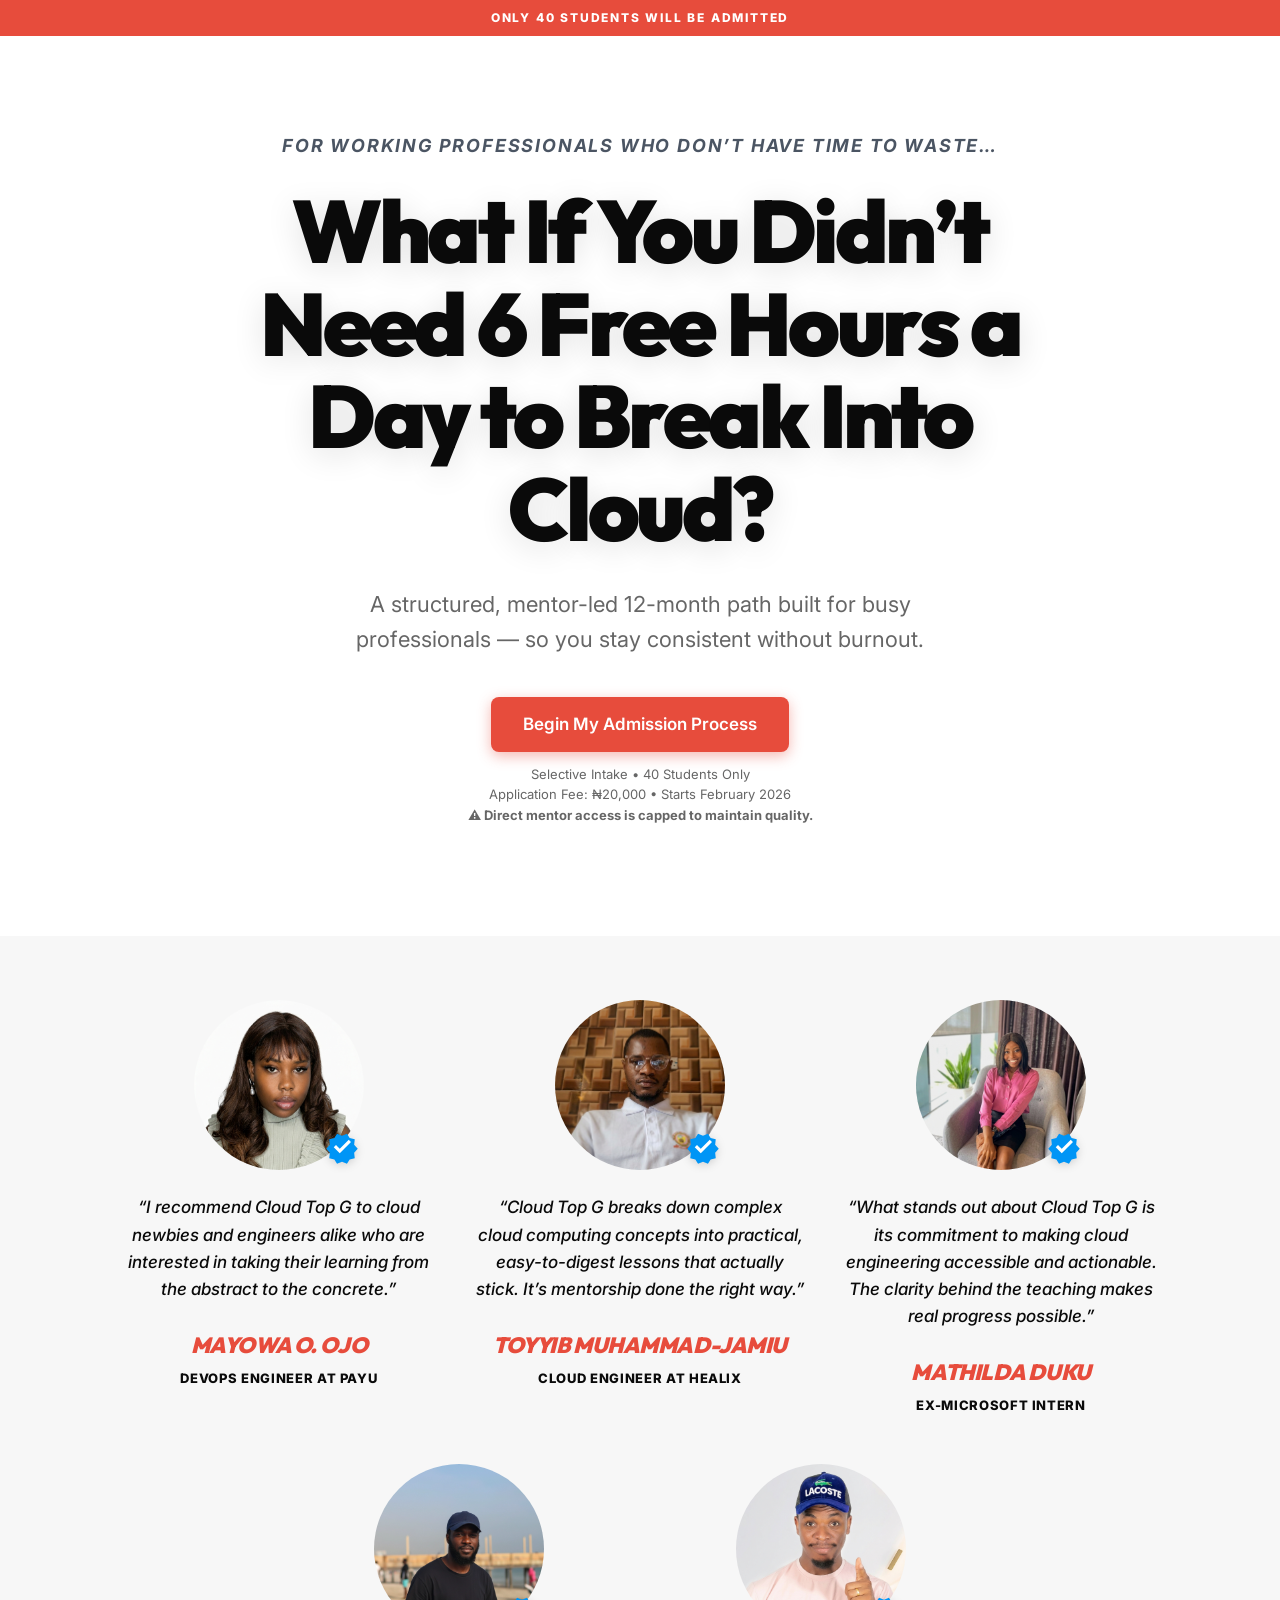
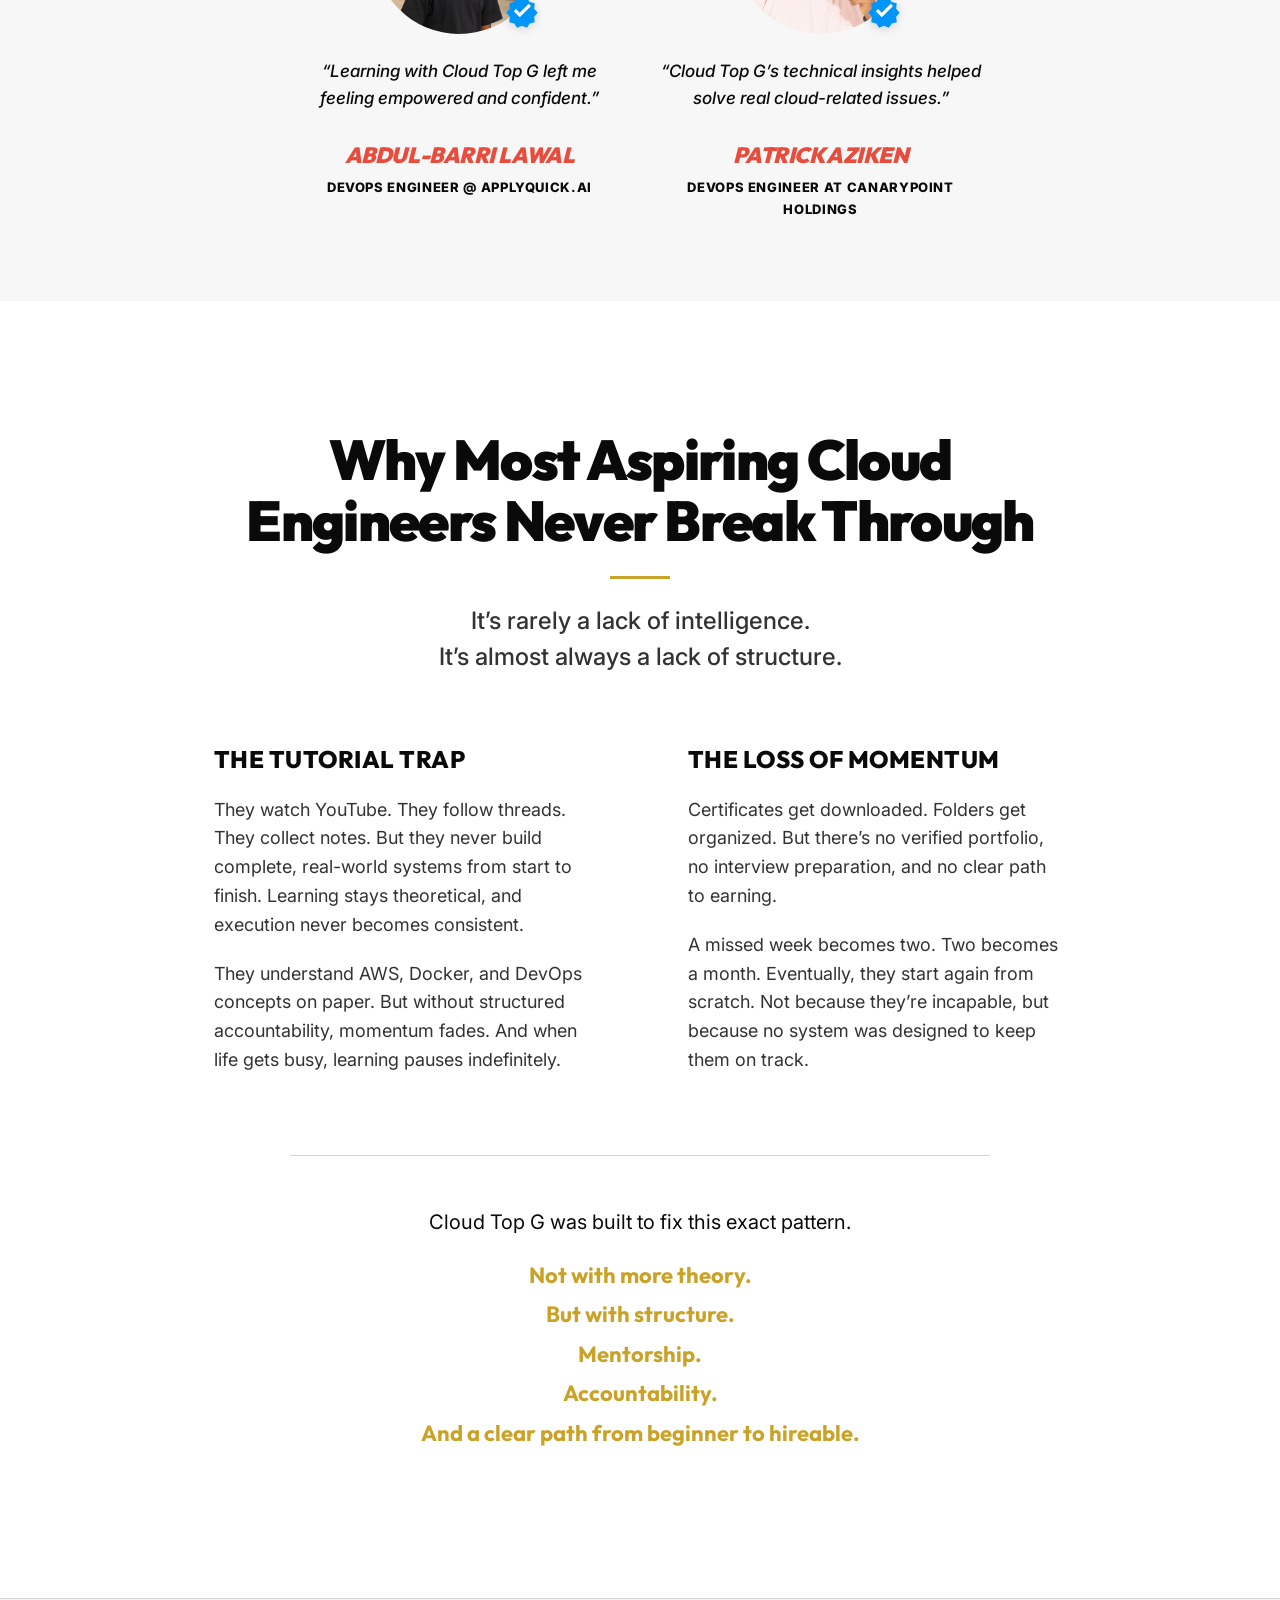
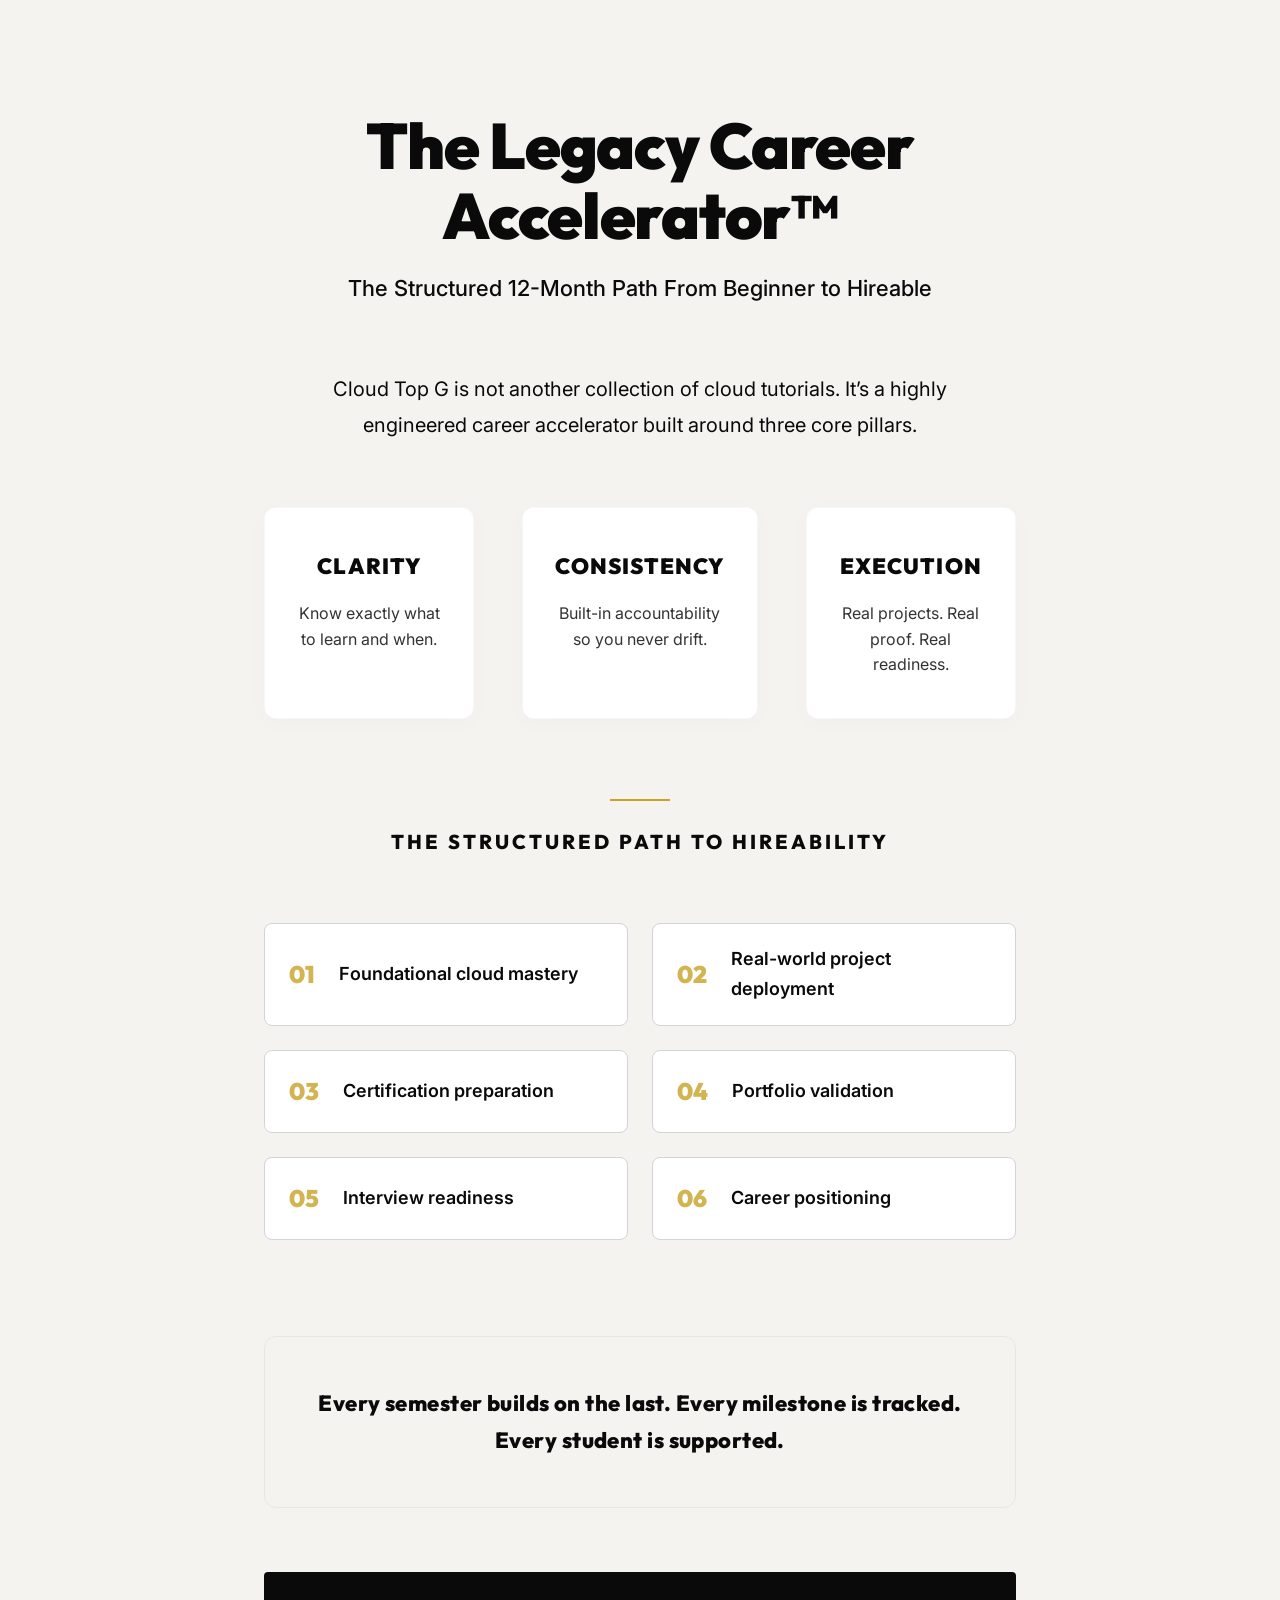
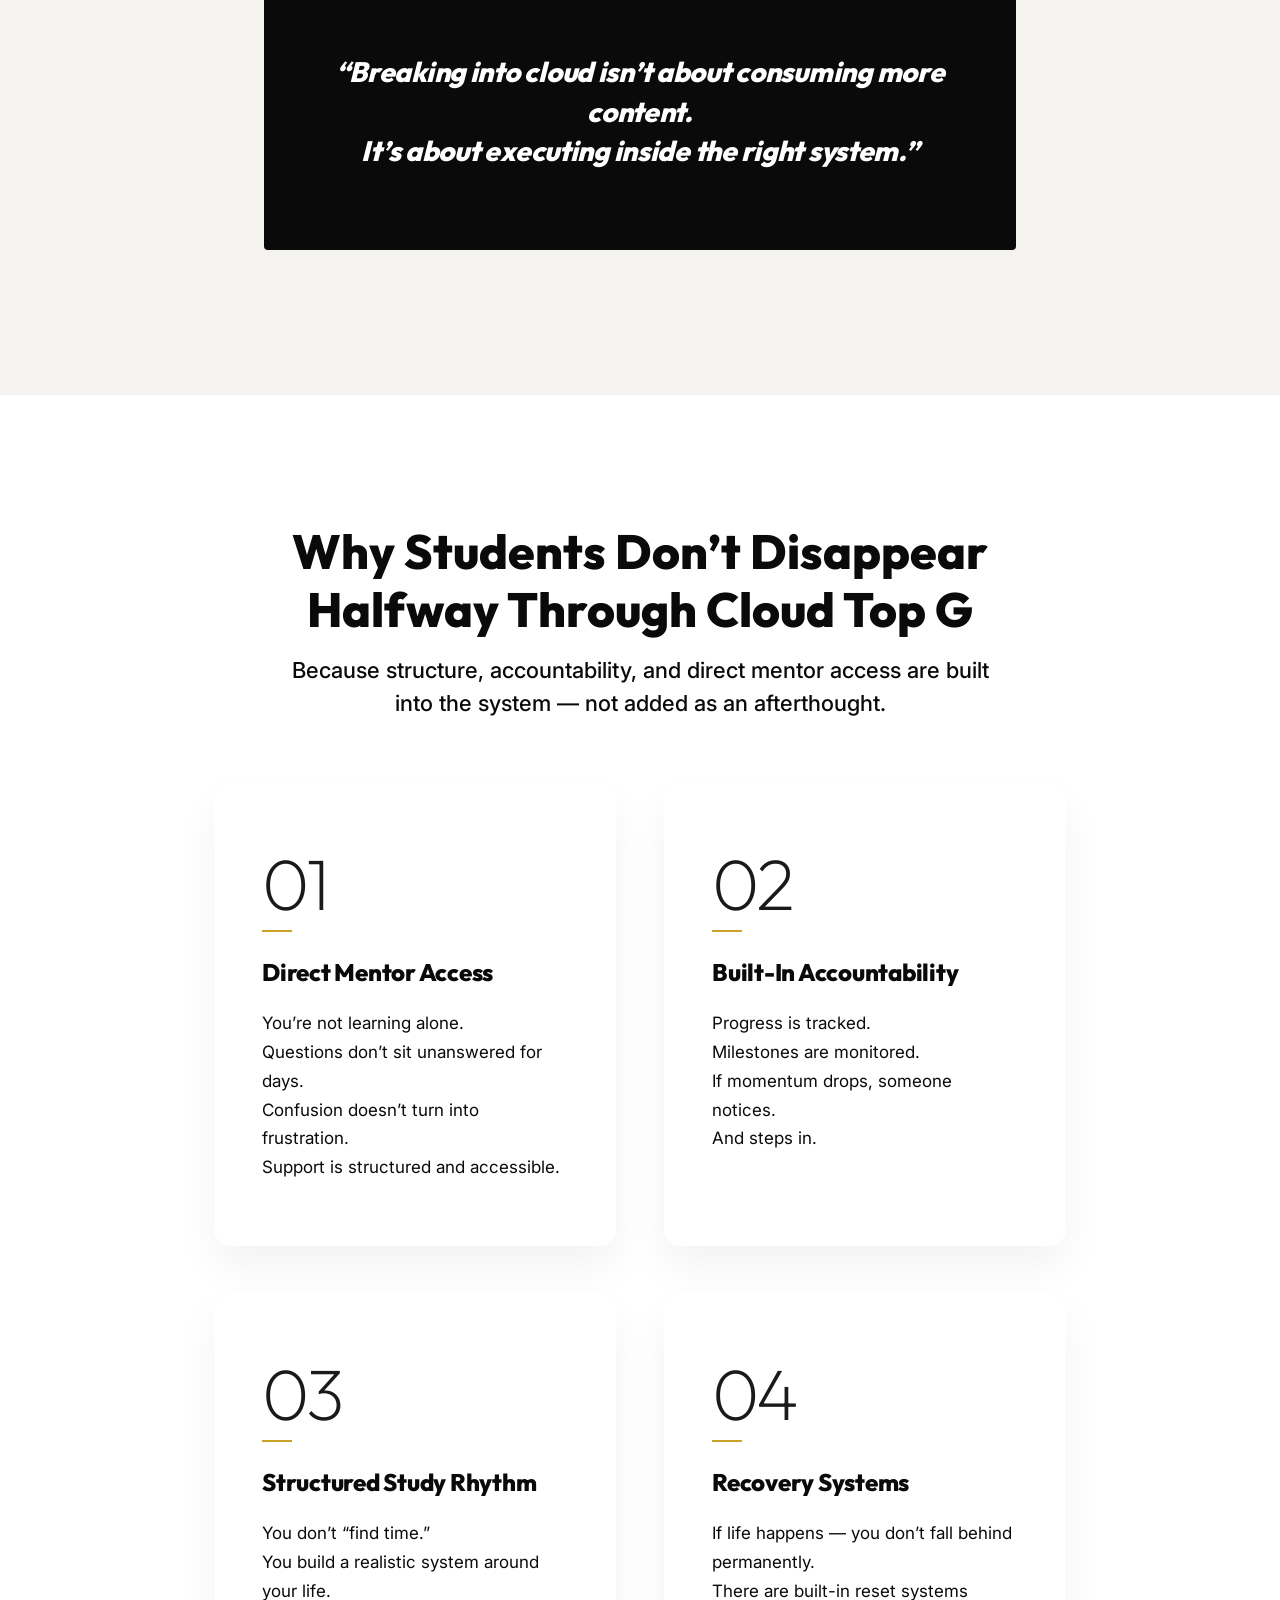
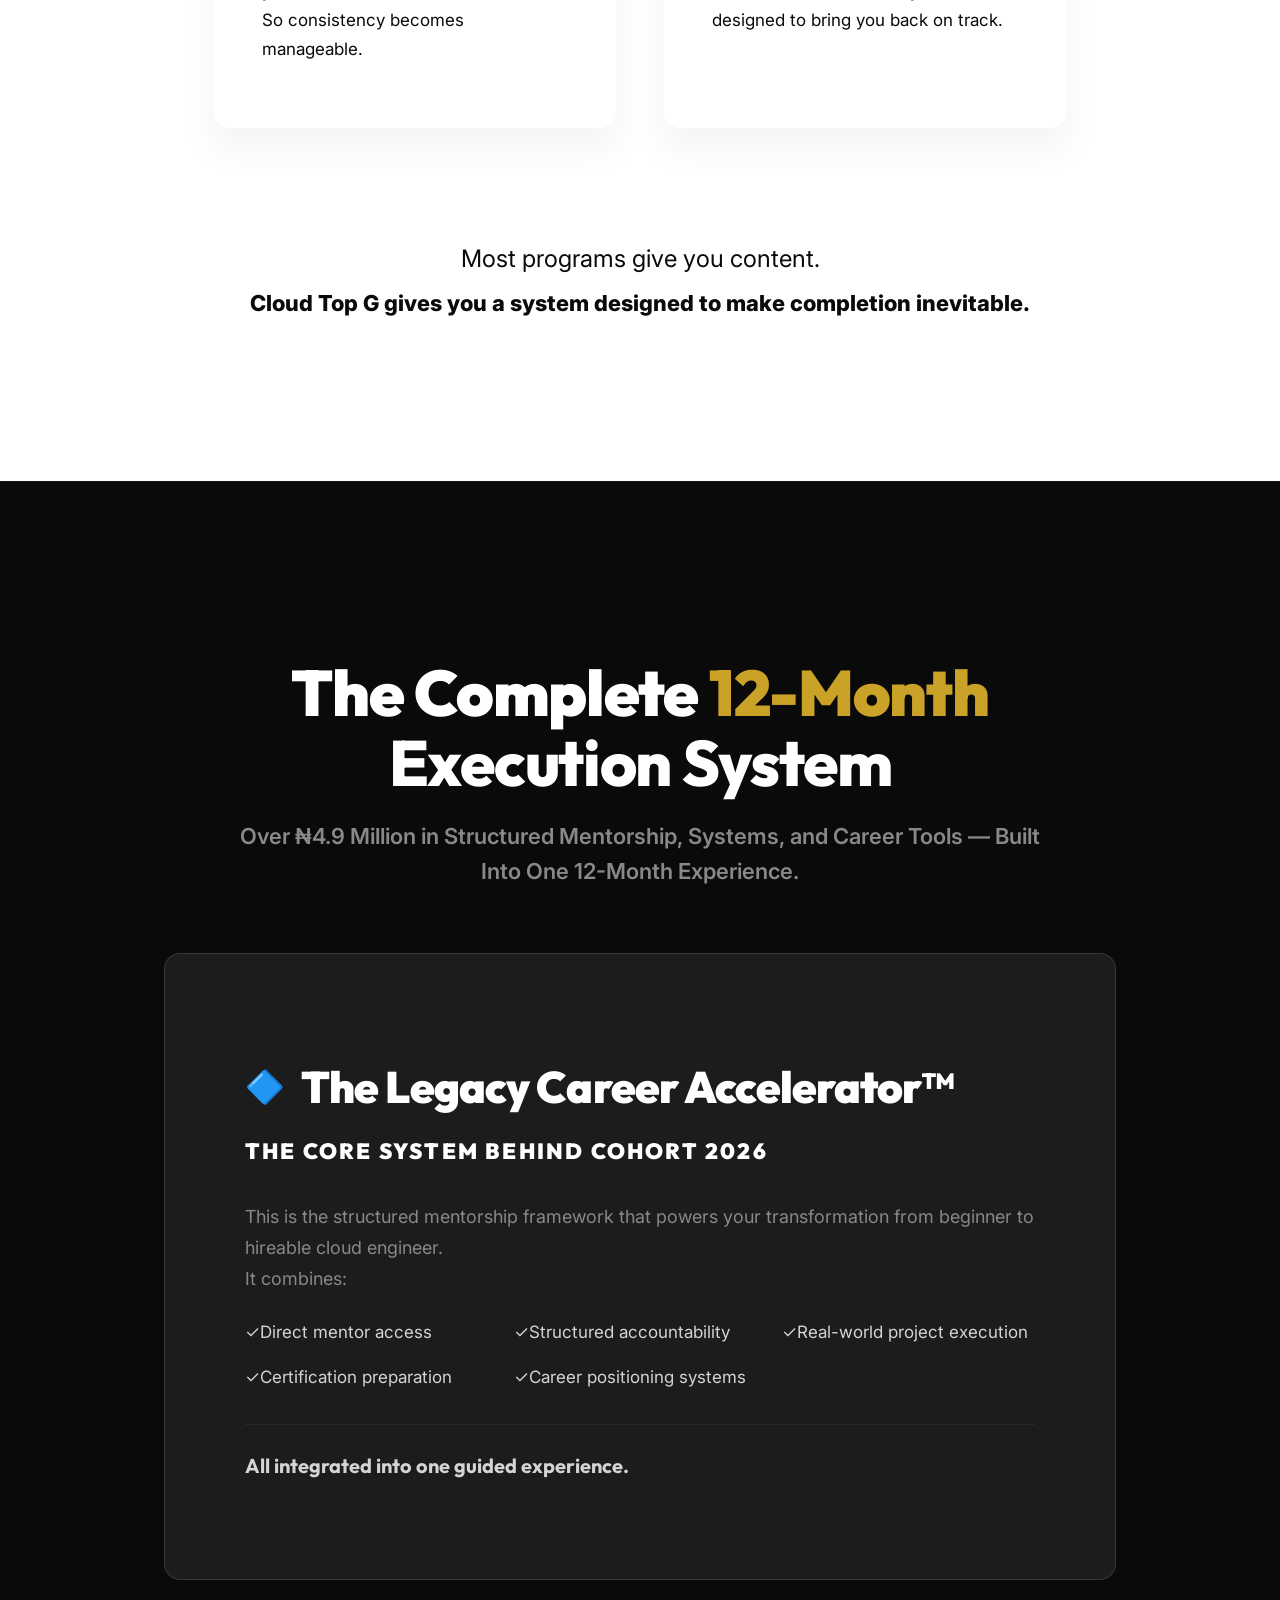
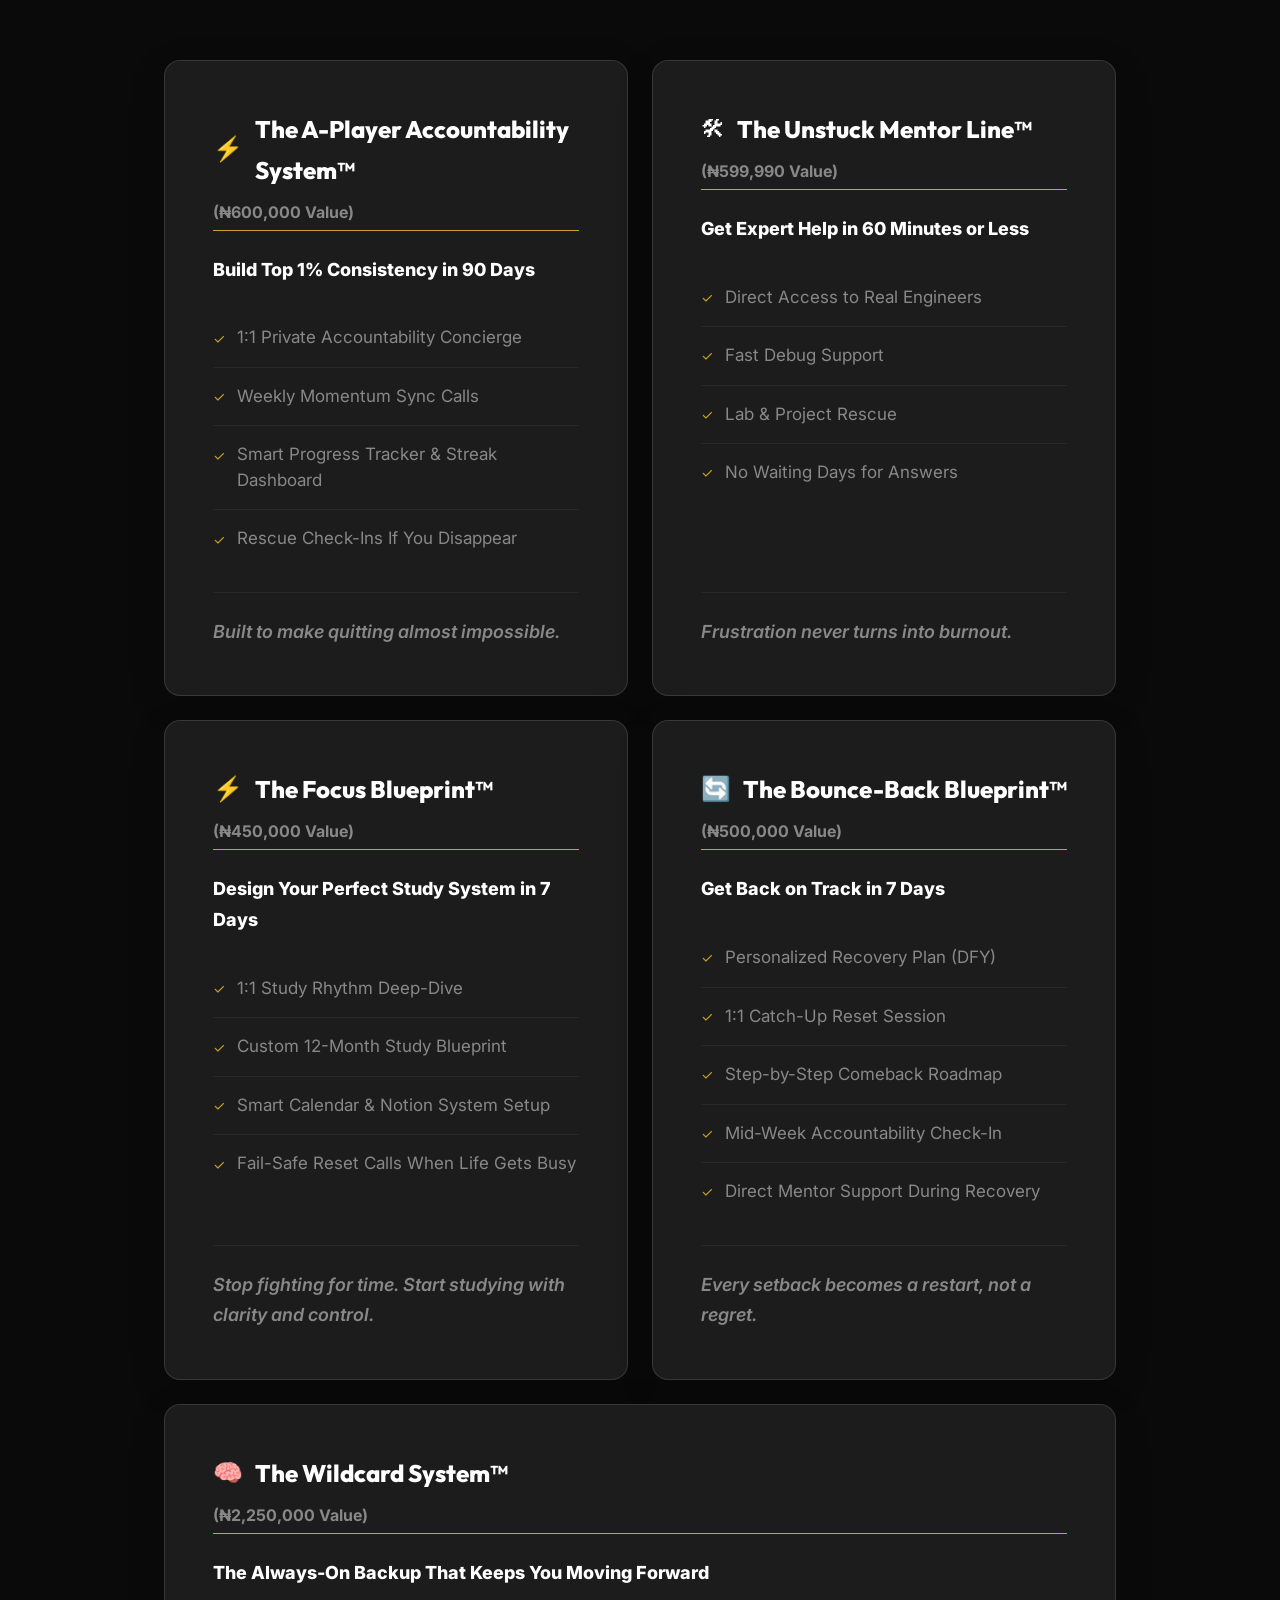
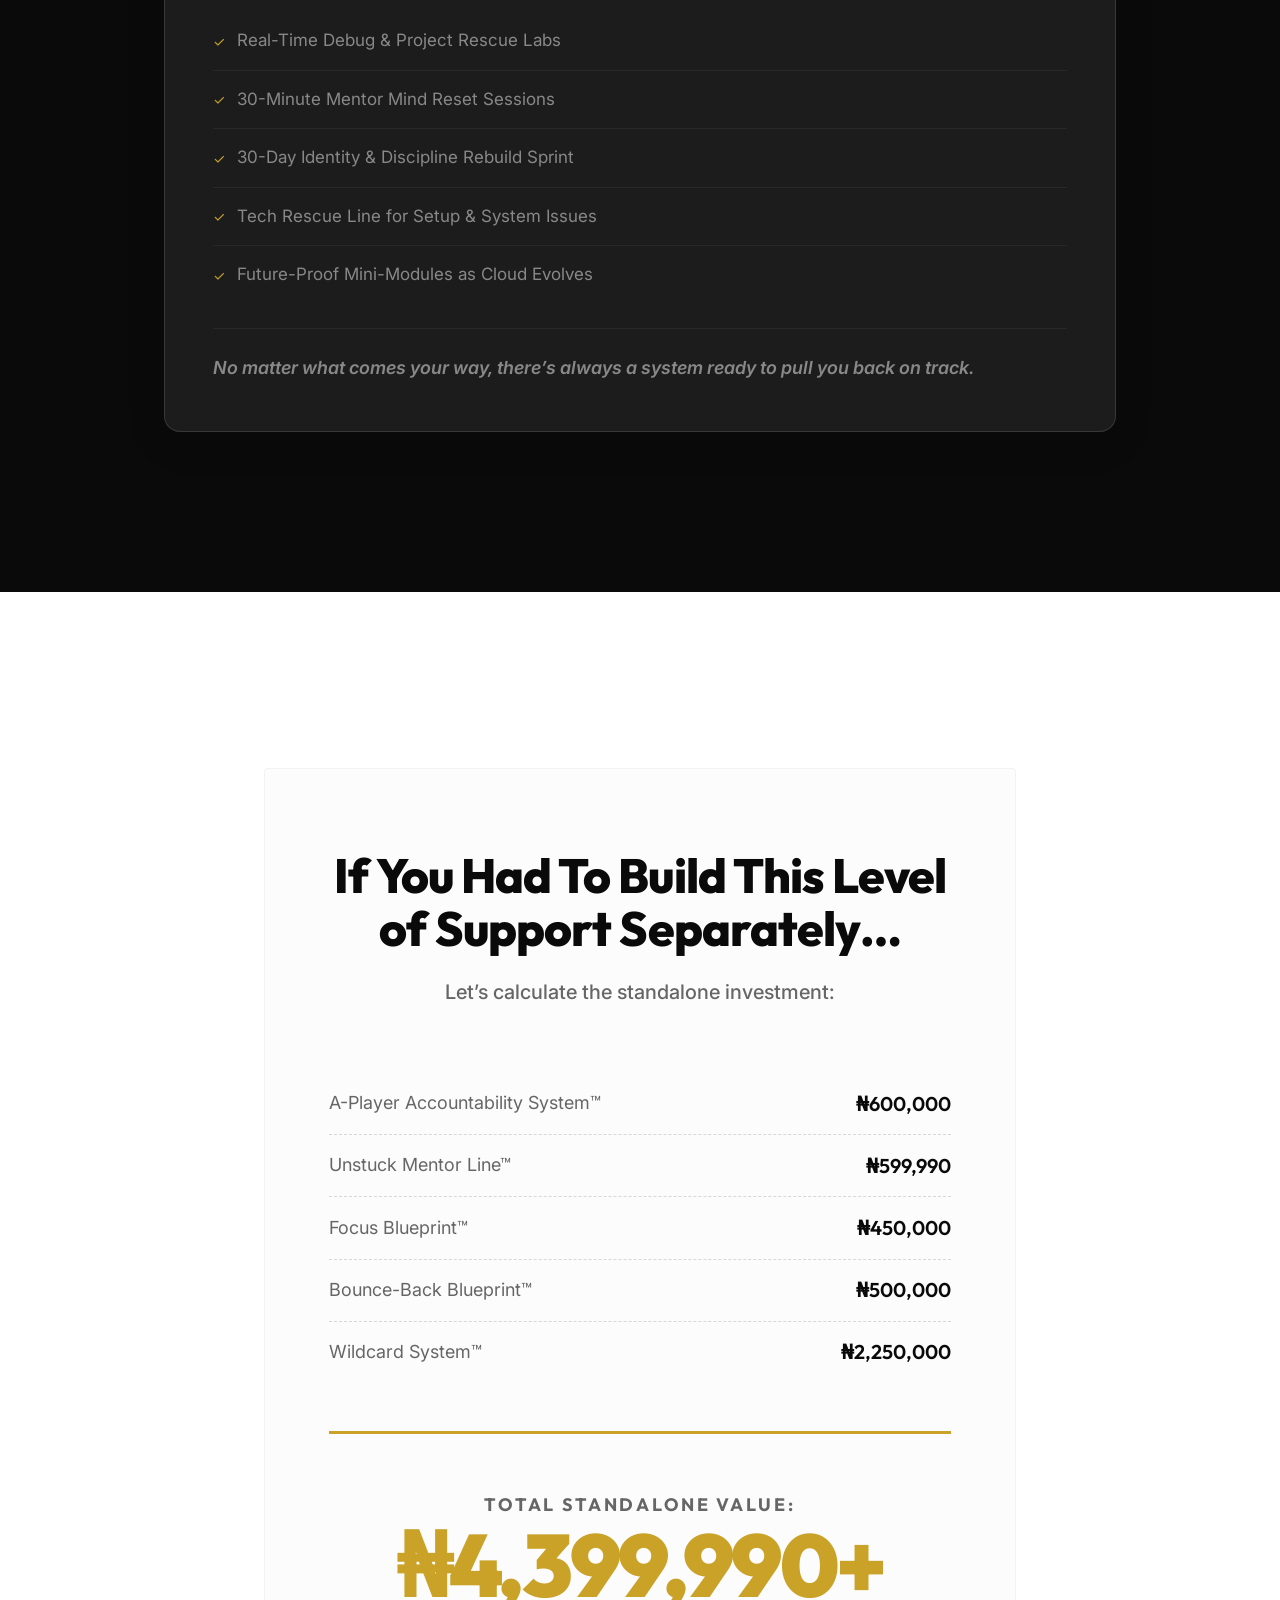
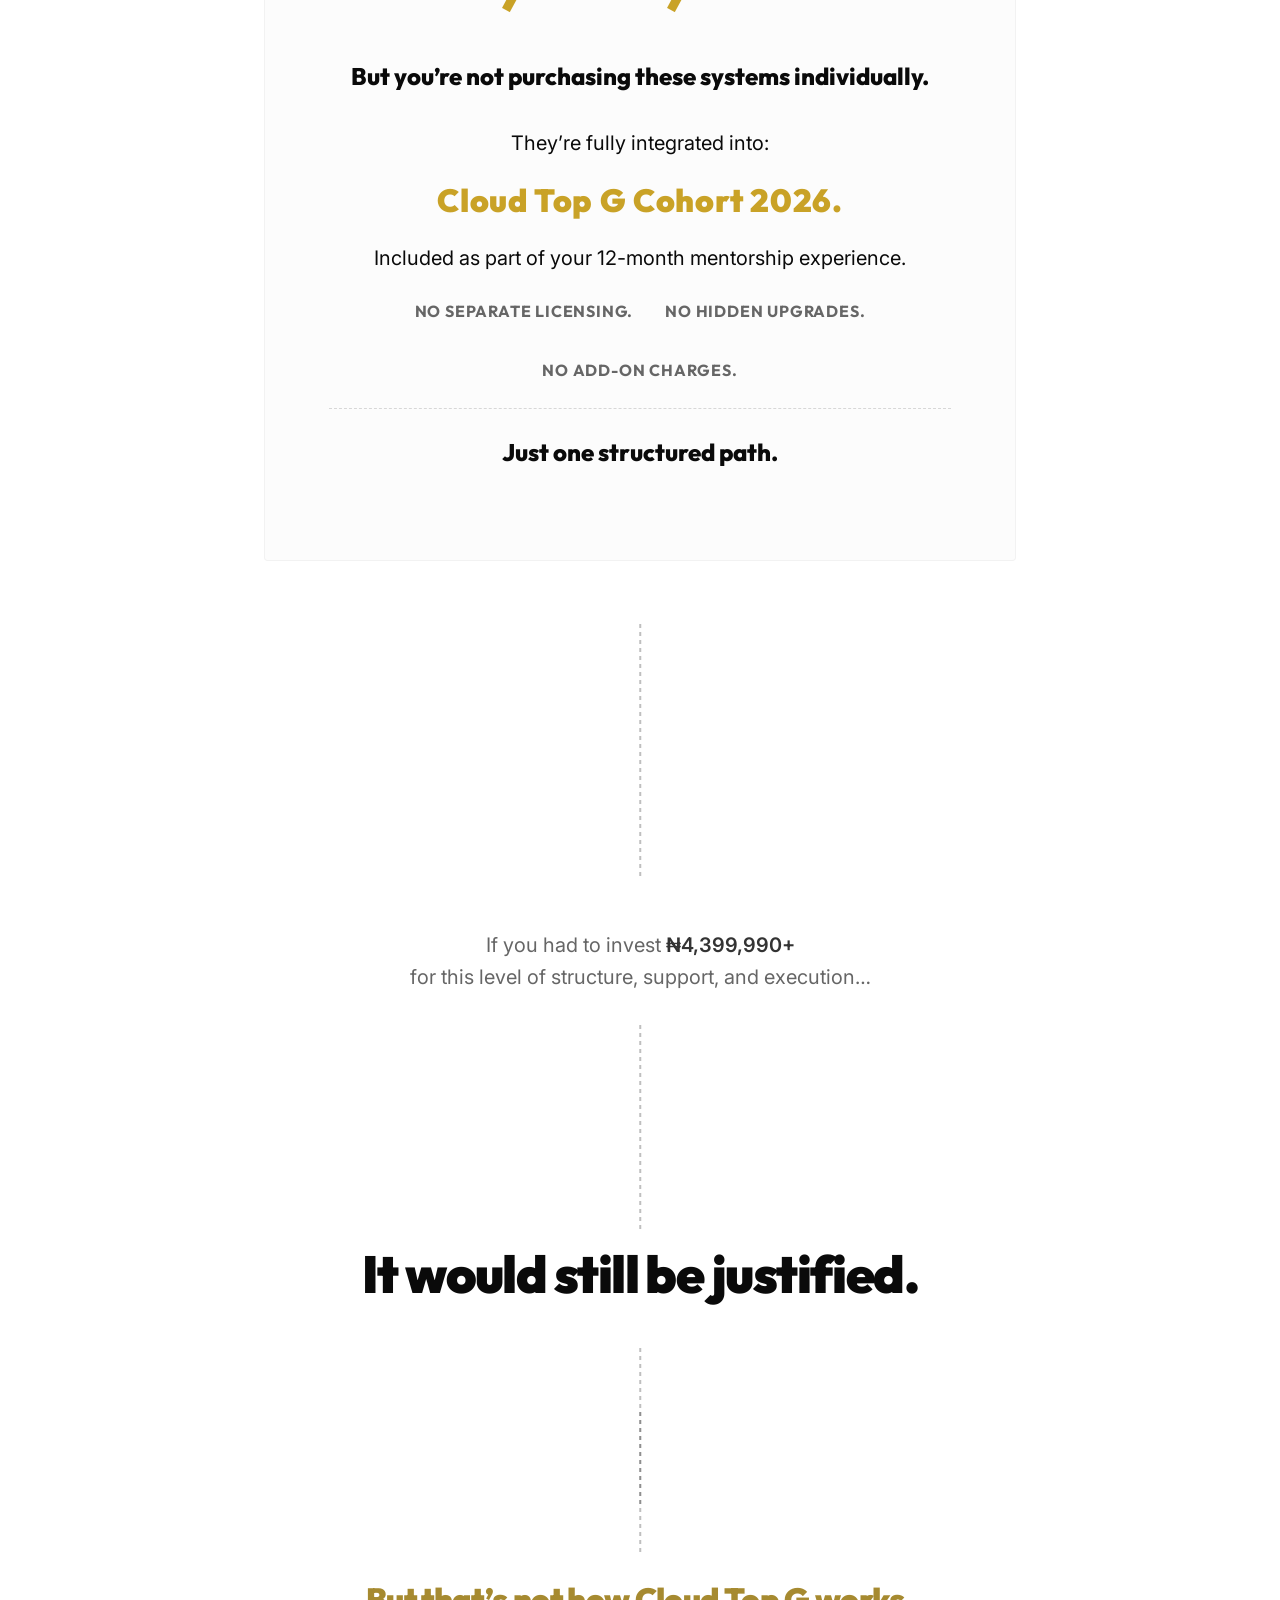
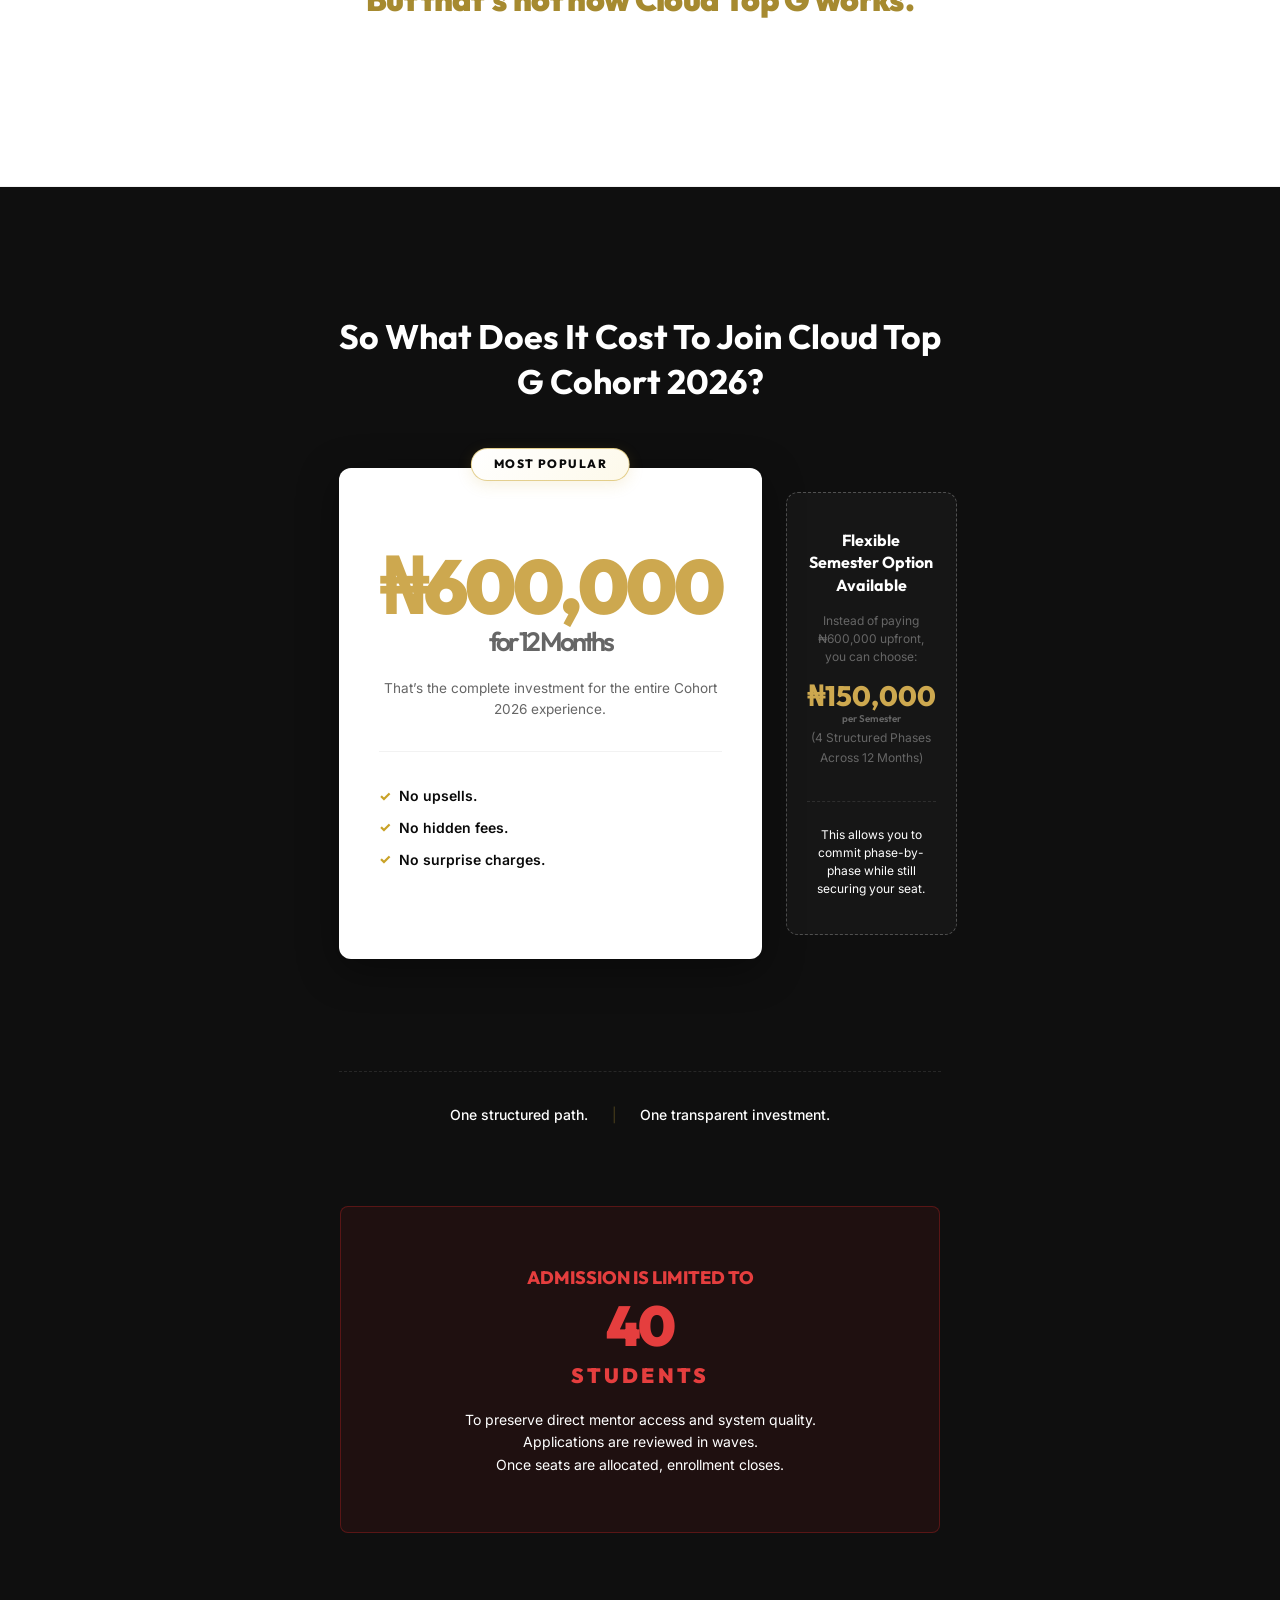
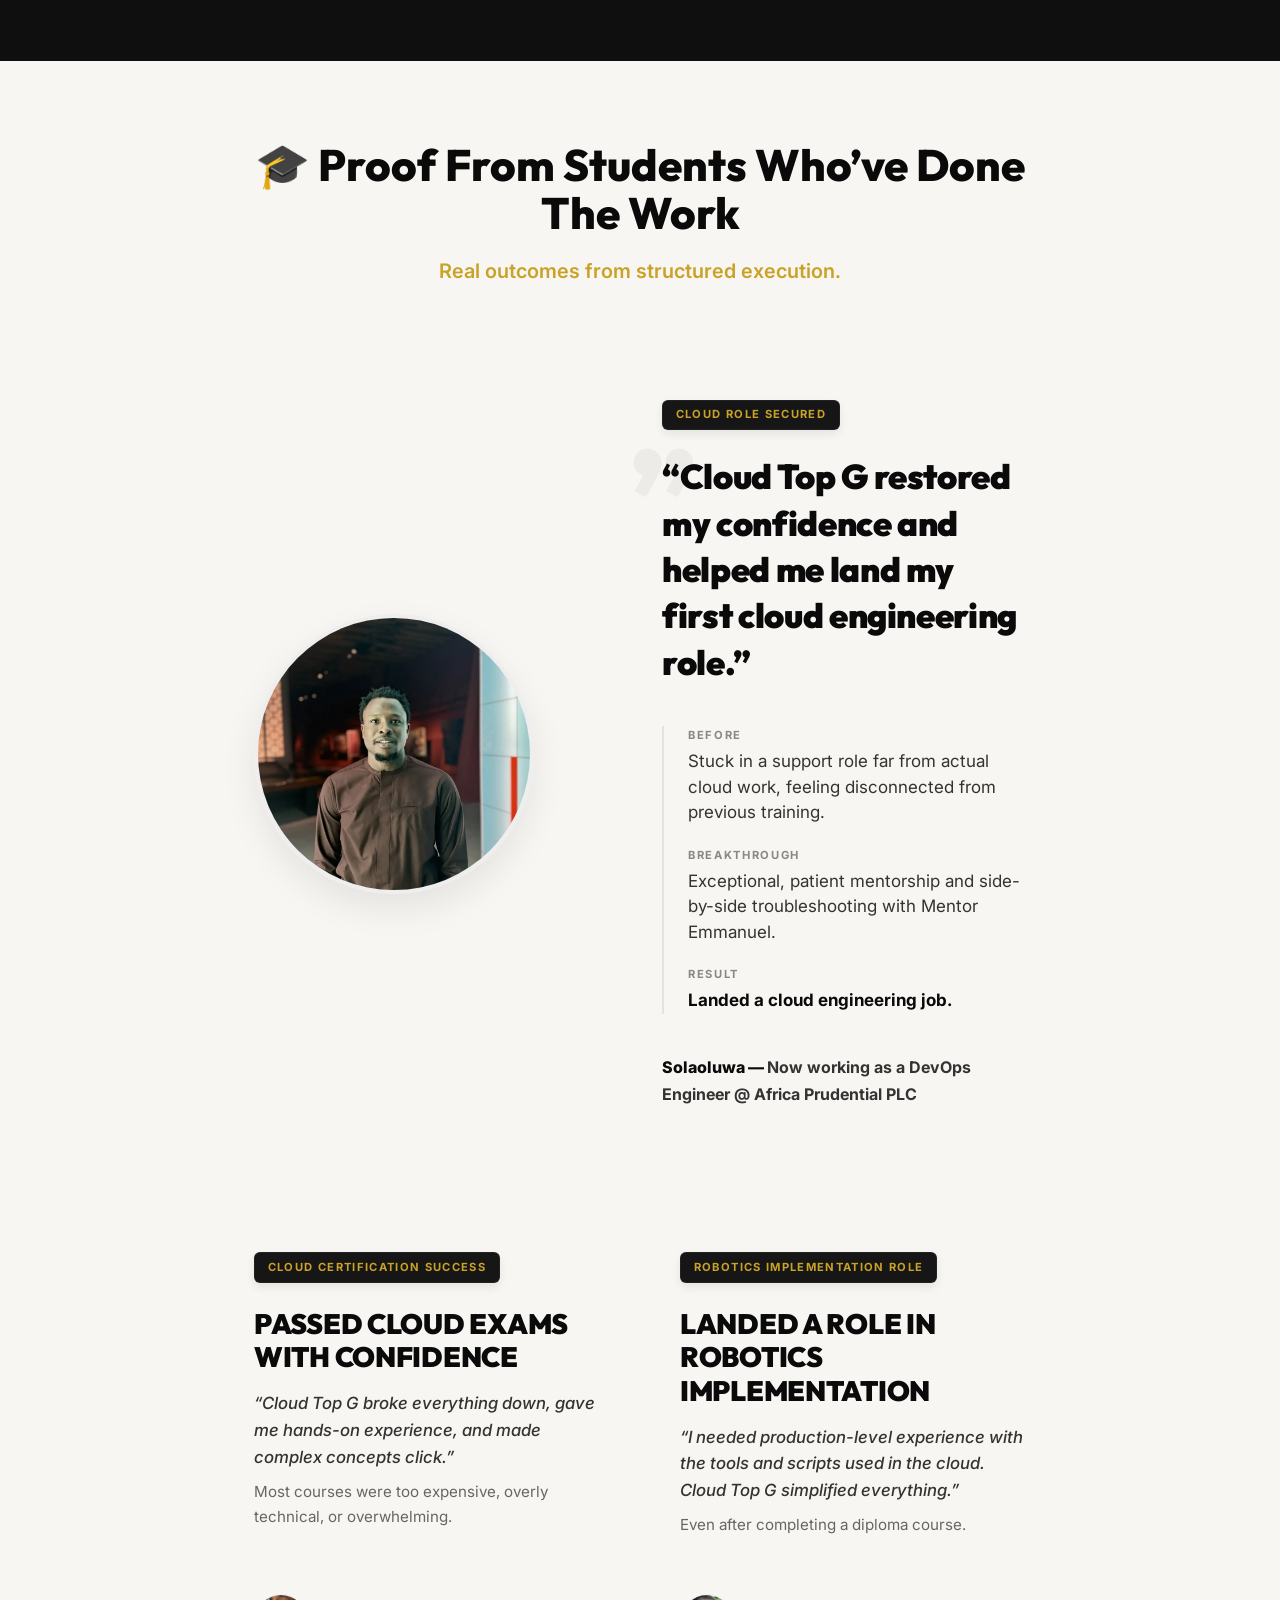
==== cohort-2026.html @ 9f7faf47 "Add Cloud Top G logo, favicon, and update social sharing meta tags" ====
<!DOCTYPE html>
<html lang="en">

<head>
  <meta charset="UTF-8" />
  <meta name="viewport" content="width=device-width, initial-scale=1.0" />
  <title>Cloud Top G Cohort 2026 | The Mentorship That Turns Learners Into Hireable Cloud Engineers</title>
  <meta name="description"
    content="A 12-month mentor-led system that turns beginners into certified, hireable Cloud Engineers. Only 40 seats available for Cohort 2026." />

  <!-- Open Graph / Facebook / WhatsApp -->
  <meta property="og:type" content="website" />
  <meta property="og:title"
    content="Cloud Top G Cohort 2026 | The Mentorship That Turns Learners Into Hireable Cloud Engineers" />
  <meta property="og:description"
    content="A 12-month mentor-led system that turns beginners into certified, hireable Cloud Engineers. Only 40 seats available for Cohort 2026." />
  <meta property="og:image" content="Tools/Logo.png" />

  <!-- Twitter -->
  <meta name="twitter:card" content="summary_large_image" />
  <meta name="twitter:title"
    content="Cloud Top G Cohort 2026 | The Mentorship That Turns Learners Into Hireable Cloud Engineers" />
  <meta name="twitter:description"
    content="A 12-month mentor-led system that turns beginners into certified, hireable Cloud Engineers. Only 40 seats available for Cohort 2026." />
  <meta name="twitter:image" content="Tools/Logo.png" />
  <link rel="preconnect" href="https://fonts.googleapis.com" />
  <link rel="preconnect" href="https://fonts.gstatic.com" crossorigin />
  <link rel="icon" type="image/png" href="Tools/Logo.png" />
  <link
    href="https://fonts.googleapis.com/css2?family=Inter:wght@400;500;600;700;800;900&family=Outfit:wght@600;700;800;900&display=swap"
    rel="stylesheet" />
  <link rel="stylesheet" href="style.css?v=1.2" />
</head>

<body>

  <div class="pre-heading-ticker">
    <div class="container">
      <p class="pre-heading-ticker__text">ONLY 40 STUDENTS WILL BE ADMITTED</p>
    </div>
  </div>

  <!-- ═══════════════════════════════════════════════════════════ -->
  <!-- SECTION 1 — THE HOOK (Hero)                                -->
  <!-- ═══════════════════════════════════════════════════════════ -->
  <section id="hero" class="hero">
    <div class="hero__glow"></div>
    <div class="container hero__inner">
      <span class="hero__pre-headline">FOR WORKING PROFESSIONALS WHO DON’T HAVE TIME TO WASTE…</span>
      <h1 class="hero__headline">
        What If You Didn’t Need 6 Free Hours a Day to Break Into Cloud?
      </h1>
      <p class="hero__subheadline">
        A structured, mentor-led 12-month path built for busy professionals — so you stay consistent without burnout.
      </p>
      <a href="#apply" class="btn btn--primary btn--lg hero__cta">
        Begin My Admission Process
      </a>
      <p class="hero__microcopy" style="margin-top: 0.75rem; margin-bottom: 2rem; line-height: 1.6;">
        Selective Intake • 40 Students Only<br />
        Application Fee: ₦20,000 • Starts February 2026<br />
        <span style="font-weight: 700;">⚠️ Direct mentor access is capped to maintain quality.</span>
      </p>
    </div>
  </section>

  <!-- ═══════════════════════════════════════════════════════════ -->
  <!-- SECTION 1B — REFERENCES / TESTIMONIALS                     -->
  <!-- ═══════════════════════════════════════════════════════════ -->
  <section class="references-section">
    <div class="container references-container">
      <div class="references-grid">
        <!-- Item 1 -->
        <div class="reference-card">
          <div class="reference-card__img-wrap">
            <img src="Tools/References/Mayowa-Ojo.png" alt="Mayowa O. Ojo">
            <div class="verified-badge">
              <svg viewBox="0 0 24 24" fill="none" xmlns="http://www.w3.org/2000/svg">
                <path
                  d="M22.5 12.5L20.1 9.8L20.5 6.2L17.1 5.4L15.3 2.5L12 3.8L8.7 2.5L6.9 5.4L3.5 6.2L3.9 9.8L1.5 12.5L3.9 15.2L3.5 18.8L6.9 19.6L8.7 22.5L12 21.2L15.3 22.5L17.1 19.6L20.5 18.8L20.1 15.2L22.5 12.5Z"
                  fill="#0095F6" />
                <path d="M10.5 15.5L6.5 11.5L8 10L10.5 12.5L16.5 6.5L18 8L10.5 15.5Z" fill="white" />
              </svg>
            </div>
          </div>
          <p class="reference-quote">&ldquo;I recommend Cloud Top G to cloud newbies and engineers alike who are
            interested in taking their learning from the abstract to the concrete.&rdquo;</p>
          <p class="reference-name">MAYOWA O. OJO</p>
          <p class="reference-title">DEVOPS ENGINEER AT PAYU</p>
        </div>

        <!-- Item 2 -->
        <div class="reference-card">
          <div class="reference-card__img-wrap">
            <img src="Tools/References/Toyyib-Muhammad-Jamiu.png" alt="Toyyib Muhammad-Jamiu">
            <div class="verified-badge">
              <svg viewBox="0 0 24 24" fill="none" xmlns="http://www.w3.org/2000/svg">
                <path
                  d="M22.5 12.5L20.1 9.8L20.5 6.2L17.1 5.4L15.3 2.5L12 3.8L8.7 2.5L6.9 5.4L3.5 6.2L3.9 9.8L1.5 12.5L3.9 15.2L3.5 18.8L6.9 19.6L8.7 22.5L12 21.2L15.3 22.5L17.1 19.6L20.5 18.8L20.1 15.2L22.5 12.5Z"
                  fill="#0095F6" />
                <path d="M10.5 15.5L6.5 11.5L8 10L10.5 12.5L16.5 6.5L18 8L10.5 15.5Z" fill="white" />
              </svg>
            </div>
          </div>
          <p class="reference-quote">&ldquo;Cloud Top G breaks down complex cloud computing concepts into practical,
            easy-to-digest lessons that actually stick. It’s mentorship done the right way.&rdquo;</p>
          <p class="reference-name">TOYYIB MUHAMMAD-JAMIU</p>
          <p class="reference-title">CLOUD ENGINEER AT HEALIX</p>
        </div>

        <!-- Item 3 -->
        <div class="reference-card">
          <div class="reference-card__img-wrap">
            <img src="Tools/References/Mathilda-Duku.png" alt="Mathilda Duku">
            <div class="verified-badge">
              <svg viewBox="0 0 24 24" fill="none" xmlns="http://www.w3.org/2000/svg">
                <path
                  d="M22.5 12.5L20.1 9.8L20.5 6.2L17.1 5.4L15.3 2.5L12 3.8L8.7 2.5L6.9 5.4L3.5 6.2L3.9 9.8L1.5 12.5L3.9 15.2L3.5 18.8L6.9 19.6L8.7 22.5L12 21.2L15.3 22.5L17.1 19.6L20.5 18.8L20.1 15.2L22.5 12.5Z"
                  fill="#0095F6" />
                <path d="M10.5 15.5L6.5 11.5L8 10L10.5 12.5L16.5 6.5L18 8L10.5 15.5Z" fill="white" />
              </svg>
            </div>
          </div>
          <p class="reference-quote">&ldquo;What stands out about Cloud Top G is its commitment to making cloud
            engineering accessible and actionable. The clarity behind the teaching makes real progress possible.&rdquo;
          </p>
          <p class="reference-name">MATHILDA DUKU</p>
          <p class="reference-title">EX-MICROSOFT INTERN</p>
        </div>

        <!-- Item 4 -->
        <div class="reference-card">
          <div class="reference-card__img-wrap">
            <img src="Tools/References/Abdul-Barri-Lawal.png" alt="Abdul-Barri Lawal">
            <div class="verified-badge">
              <svg viewBox="0 0 24 24" fill="none" xmlns="http://www.w3.org/2000/svg">
                <path
                  d="M22.5 12.5L20.1 9.8L20.5 6.2L17.1 5.4L15.3 2.5L12 3.8L8.7 2.5L6.9 5.4L3.5 6.2L3.9 9.8L1.5 12.5L3.9 15.2L3.5 18.8L6.9 19.6L8.7 22.5L12 21.2L15.3 22.5L17.1 19.6L20.5 18.8L20.1 15.2L22.5 12.5Z"
                  fill="#0095F6" />
                <path d="M10.5 15.5L6.5 11.5L8 10L10.5 12.5L16.5 6.5L18 8L10.5 15.5Z" fill="white" />
              </svg>
            </div>
          </div>
          <p class="reference-quote">&ldquo;Learning with Cloud Top G left me feeling empowered and confident.&rdquo;
          </p>
          <p class="reference-name">ABDUL-BARRI LAWAL</p>
          <p class="reference-title">DEVOPS ENGINEER @ APPLYQUICK.AI</p>
        </div>

        <!-- Item 5 -->
        <div class="reference-card">
          <div class="reference-card__img-wrap">
            <img src="Tools/References/Patrick-Aziken.png" alt="Patrick Aziken">
            <div class="verified-badge">
              <svg viewBox="0 0 24 24" fill="none" xmlns="http://www.w3.org/2000/svg">
                <path
                  d="M22.5 12.5L20.1 9.8L20.5 6.2L17.1 5.4L15.3 2.5L12 3.8L8.7 2.5L6.9 5.4L3.5 6.2L3.9 9.8L1.5 12.5L3.9 15.2L3.5 18.8L6.9 19.6L8.7 22.5L12 21.2L15.3 22.5L17.1 19.6L20.5 18.8L20.1 15.2L22.5 12.5Z"
                  fill="#0095F6" />
                <path d="M10.5 15.5L6.5 11.5L8 10L10.5 12.5L16.5 6.5L18 8L10.5 15.5Z" fill="white" />
              </svg>
            </div>
          </div>
          <p class="reference-quote">&ldquo;Cloud Top G’s technical insights helped solve real cloud-related
            issues.&rdquo;</p>
          <p class="reference-name">PATRICK AZIKEN</p>
          <p class="reference-title">DEVOPS ENGINEER AT CANARYPOINT HOLDINGS</p>
        </div>
      </div>
    </div>
  </section>

  <!-- ═══════════════════════════════════════════════════════════ -->
  <!-- SECTION 1C — THE PROBLEM PATTERN (EDITORIAL)               -->
  <!-- ═══════════════════════════════════════════════════════════ -->
  <section class="problem-pattern">
    <div class="container problem-pattern__container">
      <div class="problem-pattern__header fade-in">
        <h2 class="problem-pattern__headline">Why Most Aspiring Cloud Engineers Never Break Through</h2>
        <div class="problem-pattern__accent-line"></div>
        <h3 class="problem-pattern__subheading">It’s rarely a lack of intelligence.<br>It’s almost always a lack of
          structure.</h3>
      </div>

      <div class="problem-pattern__editorial fade-in">
        <!-- Left Column -->
        <div class="problem-column">
          <h4 class="problem-column__title">The Tutorial Trap</h4>
          <p class="problem-column__text">
            They watch YouTube. They follow threads. They collect notes. But they never build complete, real-world
            systems from start to finish. Learning stays theoretical, and execution never becomes consistent.
          </p>
          <p class="problem-column__text">
            They understand AWS, Docker, and DevOps concepts on paper. But without structured accountability, momentum
            fades. And when life gets busy, learning pauses indefinitely.
          </p>
        </div>

        <!-- Right Column -->
        <div class="problem-column">
          <h4 class="problem-column__title">The Loss of Momentum</h4>
          <p class="problem-column__text">
            Certificates get downloaded. Folders get organized. But there’s no verified portfolio, no interview
            preparation, and no clear path to earning.
          </p>
          <p class="problem-column__text">
            A missed week becomes two. Two becomes a month. Eventually, they start again from scratch. Not because
            they’re incapable, but because no system was designed to keep them on track.
          </p>
        </div>
      </div>

      <div class="problem-pattern__conclusion fade-in">
        <p>Cloud Top G was built to fix this exact pattern.</p>
        <p class="highlight-text">
          Not with more theory.<br>
          But with structure.<br>
          Mentorship.<br>
          Accountability.<br>
          And a clear path from beginner to hireable.
        </p>
      </div>
    </div>
  </section>

  <!-- ═══════════════════════════════════════════════════════════ -->
  <!-- SECTION 1D — THE SYSTEM                                    -->
  <!-- ═══════════════════════════════════════════════════════════ -->
  <section class="the-system">
    <div class="container the-system__container">
      <div class="system-header fade-in">
        <h2 class="system-headline">The Legacy Career Accelerator™</h2>
        <h3 class="system-subheading">The Structured 12-Month Path From Beginner to Hireable</h3>
      </div>

      <div class="system-intro fade-in">
        <p class="system-paragraph">
          Cloud Top G is not another collection of cloud tutorials. It’s a highly engineered career accelerator built
          around three core pillars.
        </p>
      </div>

      <!-- 3 Pillars Grid -->
      <div class="system-pillars fade-in">
        <div class="system-pillar">
          <h4 class="pillar-title">Clarity</h4>
          <p class="pillar-desc">Know exactly what to learn and when.</p>
        </div>
        <div class="system-pillar">
          <h4 class="pillar-title">Consistency</h4>
          <p class="pillar-desc">Built-in accountability so you never drift.</p>
        </div>
        <div class="system-pillar">
          <h4 class="pillar-title">Execution</h4>
          <p class="pillar-desc">Real projects. Real proof. Real readiness.</p>
        </div>
      </div>

      <div class="system-break fade-in">
        <h3 class="system-break__title">The Structured Path to Hireability</h3>
      </div>

      <!-- 6-Step Staggered List -->
      <div class="system-progression fade-in">
        <div class="progression-item">
          <span class="progression-num">01</span>
          <p class="progression-text">Foundational cloud mastery</p>
        </div>
        <div class="progression-item">
          <span class="progression-num">02</span>
          <p class="progression-text">Real-world project deployment</p>
        </div>
        <div class="progression-item">
          <span class="progression-num">03</span>
          <p class="progression-text">Certification preparation</p>
        </div>
        <div class="progression-item">
          <span class="progression-num">04</span>
          <p class="progression-text">Portfolio validation</p>
        </div>
        <div class="progression-item">
          <span class="progression-num">05</span>
          <p class="progression-text">Interview readiness</p>
        </div>
        <div class="progression-item">
          <span class="progression-num">06</span>
          <p class="progression-text">Career positioning</p>
        </div>
      </div>

      <div class="system-milestones fade-in">
        <p>Every semester builds on the last. Every milestone is tracked. Every student is supported.</p>
      </div>

      <div class="system-transition fade-in">
        <p>
          “Breaking into cloud isn’t about consuming more content.<br>
          It’s about executing inside the right system.”
        </p>
      </div>
    </div>
  </section>

  <!-- ═══════════════════════════════════════════════════════════ -->
  <!-- SECTION 1E — WHY STUDENTS FINISH                           -->
  <!-- ═══════════════════════════════════════════════════════════ -->
  <section class="why-finish">
    <div class="container why-finish__container">
      <div class="why-finish__header fade-in">
        <h2 class="why-finish__headline">Why Students Don’t Disappear Halfway Through Cloud Top G</h2>
        <p class="why-finish__subheading">Because structure, accountability, and direct mentor access are built into the
          system — not added as an afterthought.</p>
      </div>

      <div class="why-finish__grid">
        <!-- Card 1 -->
        <div class="finish-card fade-in">
          <div class="finish-card__num">01</div>
          <h4 class="finish-card__heading">Direct Mentor Access</h4>
          <p class="finish-card__body">
            You’re not learning alone.<br>
            Questions don’t sit unanswered for days.<br>
            Confusion doesn’t turn into frustration.<br>
            Support is structured and accessible.
          </p>
        </div>

        <!-- Card 2 -->
        <div class="finish-card fade-in">
          <div class="finish-card__num">02</div>
          <h4 class="finish-card__heading">Built-In Accountability</h4>
          <p class="finish-card__body">
            Progress is tracked.<br>
            Milestones are monitored.<br>
            If momentum drops, someone notices.<br>
            And steps in.
          </p>
        </div>

        <!-- Card 3 -->
        <div class="finish-card fade-in">
          <div class="finish-card__num">03</div>
          <h4 class="finish-card__heading">Structured Study Rhythm</h4>
          <p class="finish-card__body">
            You don’t “find time.”<br>
            You build a realistic system around your life.<br>
            So consistency becomes manageable.
          </p>
        </div>

        <!-- Card 4 -->
        <div class="finish-card fade-in">
          <div class="finish-card__num">04</div>
          <h4 class="finish-card__heading">Recovery Systems</h4>
          <p class="finish-card__body">
            If life happens — you don’t fall behind permanently.<br>
            There are built-in reset systems designed to bring you back on track.
          </p>
        </div>
      </div>

      <div class="why-finish__transition fade-in">
        <p>Most programs give you content.</p>
        <p class="highlight-bold">Cloud Top G gives you a system designed to make completion inevitable.</p>
      </div>
    </div>
  </section>

  <!-- ═══════════════════════════════════════════════════════════ -->
  <!-- SECTION 1F — WHAT YOU GET INSIDE                           -->
  <!-- ═══════════════════════════════════════════════════════════ -->
  <section class="what-you-get">
    <div class="container what-you-get__container">
      <div class="what-you-get__header fade-in">
        <h2 class="what-you-get__headline">
          The Complete <span style="color: var(--gold);">12-Month</span><br>
          <span style="font-weight: 800;">Execution System</span>
        </h2>
        <p class="what-you-get__subheading">Over ₦4.9 Million in Structured Mentorship, Systems, and Career Tools —
          Built Into One 12-Month Experience.</p>
      </div>

      <!-- Core System Banner -->
      <div class="core-system-card fade-in">
        <div class="core-system-card__header">
          <span class="core-icon">🔷</span>
          <h3>The Legacy Career Accelerator™</h3>
        </div>
        <p class="core-system-card__subtitle">The Core System Behind Cohort 2026</p>
        <p class="core-system-card__desc">This is the structured mentorship framework that powers your transformation
          from beginner to hireable cloud engineer.<br>It combines:</p>
        <ul class="core-system-card__list">
          <li><span class="check-icon">✓</span> Direct mentor access</li>
          <li><span class="check-icon">✓</span> Structured accountability</li>
          <li><span class="check-icon">✓</span> Real-world project execution</li>
          <li><span class="check-icon">✓</span> Certification preparation</li>
          <li><span class="check-icon">✓</span> Career positioning systems</li>
        </ul>
        <p class="core-system-card__footer">All integrated into one guided experience.</p>
      </div>

      <!-- Systems Grid -->
      <div class="systems-grid">

        <!-- System 1 -->
        <div class="get-card fade-in">
          <div class="get-card__header">
            <span class="get-card__icon">⚡</span>
            <h4 class="get-card__title">The A-Player Accountability System™</h4>
          </div>
          <span class="system-value">(₦600,000 Value)</span>
          <p class="get-card__subtitle">Build Top 1% Consistency in 90 Days</p>
          <ul class="get-card__list">
            <li><span class="check-icon">✓</span> 1:1 Private Accountability Concierge</li>
            <li><span class="check-icon">✓</span> Weekly Momentum Sync Calls</li>
            <li><span class="check-icon">✓</span> Smart Progress Tracker & Streak Dashboard</li>
            <li><span class="check-icon">✓</span> Rescue Check-Ins If You Disappear</li>
          </ul>
          <p class="get-card__footer">Built to make quitting almost impossible.</p>
        </div>

        <!-- System 2 -->
        <div class="get-card fade-in">
          <div class="get-card__header">
            <span class="get-card__icon">🛠</span>
            <h4 class="get-card__title">The Unstuck Mentor Line™</h4>
          </div>
          <span class="system-value">(₦599,990 Value)</span>
          <p class="get-card__subtitle">Get Expert Help in 60 Minutes or Less</p>
          <ul class="get-card__list">
            <li><span class="check-icon">✓</span> Direct Access to Real Engineers</li>
            <li><span class="check-icon">✓</span> Fast Debug Support</li>
            <li><span class="check-icon">✓</span> Lab & Project Rescue</li>
            <li><span class="check-icon">✓</span> No Waiting Days for Answers</li>
          </ul>
          <p class="get-card__footer">Frustration never turns into burnout.</p>
        </div>

        <!-- System 3 -->
        <div class="get-card fade-in">
          <div class="get-card__header">
            <span class="get-card__icon">⚡</span> <!-- Note: user provided ⚡ again, using it -->
            <h4 class="get-card__title">The Focus Blueprint™</h4>
          </div>
          <span class="system-value">(₦450,000 Value)</span>
          <p class="get-card__subtitle">Design Your Perfect Study System in 7 Days</p>
          <ul class="get-card__list">
            <li><span class="check-icon">✓</span> 1:1 Study Rhythm Deep-Dive</li>
            <li><span class="check-icon">✓</span> Custom 12-Month Study Blueprint</li>
            <li><span class="check-icon">✓</span> Smart Calendar & Notion System Setup</li>
            <li><span class="check-icon">✓</span> Fail-Safe Reset Calls When Life Gets Busy</li>
          </ul>
          <p class="get-card__footer">Stop fighting for time. Start studying with clarity and control.</p>
        </div>

        <!-- System 4 -->
        <div class="get-card fade-in">
          <div class="get-card__header">
            <span class="get-card__icon">🔄</span>
            <h4 class="get-card__title">The Bounce-Back Blueprint™</h4>
          </div>
          <span class="system-value">(₦500,000 Value)</span>
          <p class="get-card__subtitle">Get Back on Track in 7 Days</p>
          <ul class="get-card__list">
            <li><span class="check-icon">✓</span> Personalized Recovery Plan (DFY)</li>
            <li><span class="check-icon">✓</span> 1:1 Catch-Up Reset Session</li>
            <li><span class="check-icon">✓</span> Step-by-Step Comeback Roadmap</li>
            <li><span class="check-icon">✓</span> Mid-Week Accountability Check-In</li>
            <li><span class="check-icon">✓</span> Direct Mentor Support During Recovery</li>
          </ul>
          <p class="get-card__footer">Every setback becomes a restart, not a regret.</p>
        </div>

        <!-- System 5 -->
        <div class="get-card get-card--full fade-in">
          <div class="get-card__header">
            <span class="get-card__icon">🧠</span>
            <h4 class="get-card__title">The Wildcard System™</h4>
          </div>
          <span class="system-value">(₦2,250,000 Value)</span>
          <p class="get-card__subtitle">The Always-On Backup That Keeps You Moving Forward</p>
          <ul class="get-card__list">
            <li><span class="check-icon">✓</span> Real-Time Debug & Project Rescue Labs</li>
            <li><span class="check-icon">✓</span> 30-Minute Mentor Mind Reset Sessions</li>
            <li><span class="check-icon">✓</span> 30-Day Identity & Discipline Rebuild Sprint</li>
            <li><span class="check-icon">✓</span> Tech Rescue Line for Setup & System Issues</li>
            <li><span class="check-icon">✓</span> Future-Proof Mini-Modules as Cloud Evolves</li>
          </ul>
          <p class="get-card__footer">No matter what comes your way, there’s always a system ready to pull you back on
            track.</p>
        </div>

      </div>
    </div>
  </section>

  <!-- ═══════════════════════════════════════════════════════════ -->
  <!-- SECTION 1G — THE TOTAL VALUE                               -->
  <!-- ═══════════════════════════════════════════════════════════ -->
  <section class="total-value-section">
    <div class="container total-value__container">
      <div class="total-value__box fade-in">
        <h2 class="total-value__headline">If You Had To Build This Level of Support Separately…</h2>
        <p class="total-value__subheading">Let’s calculate the standalone investment:</p>

        <ul class="value-breakdown-list">
          <li>
            <span class="vf-item">A-Player Accountability System™</span>
            <span class="vf-price">₦600,000</span>
          </li>
          <li>
            <span class="vf-item">Unstuck Mentor Line™</span>
            <span class="vf-price">₦599,990</span>
          </li>
          <li>
            <span class="vf-item">Focus Blueprint™</span>
            <span class="vf-price">₦450,000</span>
          </li>
          <li>
            <span class="vf-item">Bounce-Back Blueprint™</span>
            <span class="vf-price">₦500,000</span>
          </li>
          <li>
            <span class="vf-item">Wildcard System™</span>
            <span class="vf-price">₦2,250,000</span>
          </li>
        </ul>

        <div class="total-sum">
          <p class="total-sum__label">Total Standalone Value:</p>
          <p class="total-sum__number">₦4,399,990+</p>
        </div>

        <div class="total-value__conclusion">
          <p class="pivot-statement">But you’re not purchasing these systems individually.</p>
          <p>They’re fully integrated into:</p>
          <p class="highlight-gold-text">Cloud Top G Cohort 2026.</p>
          <p>Included as part of your 12-month mentorship experience.</p>
          <ul class="no-bs-list">
            <li>No separate licensing.</li>
            <li>No hidden upgrades.</li>
            <li>No add-on charges.</li>
          </ul>
          <p class="highlight-bottom">Just one structured path.</p>
        </div>
      </div>
    </div>
    </div>
  </section>

  <!-- ═══════════════════════════════════════════════════════════ -->
  <!-- ═══════════════════════════════════════════════════════════ -->
  <!-- SECTION 1G-2 — THE EMOTIONAL HINGE                           -->
  <!-- ═══════════════════════════════════════════════════════════ -->
  <section class="emotional-hinge-section fade-in">
    <div class="container emotional-hinge__container">
      <p class="emotional-hinge__text">
        If you had to invest <strong>₦4,399,990+</strong><br>
        for this level of structure, support, and execution…
      </p>

      <p class="emotional-hinge__text emotional-hinge__text--justified">
        It would still be justified.
      </p>

      <div class="emotional-hinge__spacer"></div>

      <p class="emotional-hinge__pivot">
        But that’s not how Cloud Top G works.
      </p>
    </div>
  </section>

  <!-- ═══════════════════════════════════════════════════════════ -->
  <!-- SECTION 1H — THE INVESTMENT                                -->
  <!-- ═══════════════════════════════════════════════════════════ -->
  <section class="investment-section">
    <div class="container investment__container">
      <div class="investment__header fade-in">
        <h2 class="investment__headline">So What Does It Cost To Join Cloud Top G Cohort 2026?</h2>
        <p class="investment__context">
          If you were to access these systems separately, you’d be looking at over:<br>
          <strong class="investment__standalone-val">₦4,399,990+</strong>
        </p>
      </div>

      <div class="investment__pricing-grid">
        <!-- Full Tuition Option -->
        <div class="price-card price-card--primary fade-in">
          <span class="price-card__badge">Most Popular</span>
          <h3 class="price-card__title">Full Program Tuition</h3>
          <p class="price-card__amount">₦600,000 <span class="price-card__term">for 12 Months</span></p>
          <p class="price-card__desc">That’s the complete investment for the entire Cohort 2026 experience.</p>
          <ul class="price-card__guarantee">
            <li><span class="check-icon">✓</span> No upsells.</li>
            <li><span class="check-icon">✓</span> No hidden fees.</li>
            <li><span class="check-icon">✓</span> No surprise charges.</li>
          </ul>
        </div>

        <!-- Semester Option -->
        <div class="price-card price-card--secondary fade-in">
          <h3 class="price-card__title">Flexible Semester Option Available</h3>
          <p class="price-card__desc">Instead of paying ₦600,000 upfront, you can choose:</p>
          <p class="price-card__amount">₦150,000 <span class="price-card__term">per Semester</span></p>
          <p class="price-card__sub-detail">(4 Structured Phases Across 12 Months)</p>
          <p class="price-card__benefit">This allows you to commit phase-by-phase while still securing your seat.</p>
        </div>
      </div>

      <div class="investment__transition">
        <span>One structured path.</span>
        <span class="investment__transition-divider">|</span>
        <span>One transparent investment.</span>
      </div>

      <div class="investment-urgency fade-in">
        <h4 class="investment-urgency__headline">Admission Is Limited to <span class="scarcity-number">40</span>
          <strong>STUDENTS</strong>
        </h4>
        <p class="investment-urgency__text">
          To preserve direct mentor access and system quality.<br>
          Applications are reviewed in waves.<br>
          Once seats are allocated, enrollment closes.
        </p>
      </div>
    </div>
  </section>

  <!-- ═══════════════════════════════════════════════════════════ -->
  <!-- SECTION 1T — TESTIMONIALS                                   -->
  <!-- ═══════════════════════════════════════════════════════════ -->
  <section class="testimonials-section">
    <div class="container testimonials__container">
      <div class="testimonials__header fade-in">
        <h2 class="testimonials__headline">🎓 Proof From Students Who’ve Done The Work</h2>
        <p class="testimonials__subheading">Real outcomes from structured execution.</p>
      </div>

      <!-- Featured Transformation -->
      <div class="featured-proof fade-in">
        <div class="featured-proof__media">
          <img src="./Tools/Testimonials/Solaoluwa.png" alt="Solaoluwa" class="featured-proof__image">
        </div>
        <div class="featured-proof__content">
          <span class="testimonial-card__role">Cloud Role Secured</span>
          <h3 class="featured-proof__quote">“Cloud Top G restored my confidence and helped me land my first cloud
            engineering role.”</h3>

          <div class="featured-proof__story">
            <div class="story-stage">
              <span class="story-stage__label">BEFORE</span>
              <p>Stuck in a support role far from actual cloud work, feeling disconnected from previous training.</p>
            </div>
            <div class="story-stage">
              <span class="story-stage__label">BREAKTHROUGH</span>
              <p>Exceptional, patient mentorship and side-by-side troubleshooting with Mentor Emmanuel.</p>
            </div>
            <div class="story-stage">
              <span class="story-stage__label">RESULT</span>
              <p><strong>Landed a cloud engineering job.</strong></p>
            </div>
          </div>
          <p class="featured-proof__signature">Solaoluwa — <span>Now working as a DevOps Engineer @ Africa Prudential
              PLC</span></p>
        </div>
      </div>

      <!-- Secondary Proof Grid -->
      <div class="secondary-proof-grid fade-in">
        <!-- Card 1 -->
        <div class="secondary-card">
          <span class="testimonial-card__role">Cloud Certification Success</span>
          <p class="secondary-card__hero-result">PASSED CLOUD EXAMS WITH CONFIDENCE</p>
          <p class="secondary-card__quote">“Cloud Top G broke everything down, gave me hands-on experience, and made
            complex concepts click.”</p>
          <p class="secondary-card__context">Most courses were too expensive, overly technical, or overwhelming.</p>
          <div class="secondary-card__author">
            <img src="./Tools/Testimonials/Precious-Saiki.png" alt="Precious Saiki" class="secondary-card__avatar">
            <div class="secondary-card__author-info">
              <span class="secondary-card__name">Precious Saiki</span>
              <span class="secondary-card__trust-anchor">Cloud Certification Success</span>
            </div>
          </div>
        </div>

        <!-- Card 2 -->
        <div class="secondary-card">
          <span class="testimonial-card__role">Robotics Implementation Role</span>
          <p class="secondary-card__hero-result">LANDED A ROLE IN ROBOTICS IMPLEMENTATION</p>
          <p class="secondary-card__quote">“I needed production-level experience with the tools and scripts used in the
            cloud. Cloud Top G simplified
            everything.”</p>
          <p class="secondary-card__context">Even after completing a diploma course.</p>
          <div class="secondary-card__author">
            <img src="./Tools/Testimonials/Abe-Boluwatife.png" alt="Abe Boluwatife" class="secondary-card__avatar">
            <div class="secondary-card__author-info">
              <span class="secondary-card__name">Abe Boluwatife</span>
              <span class="secondary-card__trust-anchor">Robotics Implementation Role</span>
            </div>
          </div>
        </div>
      </div>

      <!-- Transition CTA -->
      <div class="testimonials__cta fade-in">
        <h3 class="testimonials__cta-headline">Ready to Build This Level of Confidence?</h3>
        <p class="testimonials__cta-subtext">Admission is limited to 40 students per cohort.</p>
        <a href="#payment-modal" class="btn btn--primary btn--large open-modal">
          Begin My Admission Process
          <svg width="24" height="24" viewBox="0 0 24 24" fill="none" stroke="currentColor" stroke-width="2"
            stroke-linecap="round" stroke-linejoin="round">
            <line x1="5" y1="12" x2="19" y2="12"></line>
            <polyline points="12 5 19 12 12 19"></polyline>
          </svg>
        </a>
        <div class="testimonials__cta-meta">
          <p>Application Fee: <strong>₦20,000</strong> | Assessment Required | Admission Merit-Based</p>
        </div>
      </div>
    </div>
  </section>

  <!-- ═══════════════════════════════════════════════════════════ -->
  <!-- SECTION 1I — IS IT RIGHT FOR YOU                           -->
  <!-- ═══════════════════════════════════════════════════════════ -->
  <section class="right-for-you">
    <div class="container right-for-you__container">
      <div class="right-for-you__header fade-in">
        <span class="right-for-you__eyebrow">ADMISSION IS EARNED. NOT ASSUMED.</span>
        <h2 class="right-for-you__headline">Is Cloud Top G Right For You?</h2>
      </div>

      <div class="fit-grid">
        <!-- This Is For You Card -->
        <div class="fit-card fit-card--positive fade-in">
          <h3 class="fit-card__headline">This Is For You If:</h3>
          <p class="fit-card__intro">You’re serious about building a real cloud engineering career — not just collecting
            certificates.</p>
          <ul class="fit-card__list">
            <li><span class="fit-icon fit-icon--pos">✓</span> You’re willing to commit 12 structured months of focused
              growth.</li>
            <li><span class="fit-icon fit-icon--pos">✓</span> You want accountability, not passive content consumption.
            </li>
            <li><span class="fit-icon fit-icon--pos">✓</span> You’re ready to build production-level projects and become
              interview-ready.</li>
            <li><span class="fit-icon fit-icon--pos">✓</span> You value direct mentorship and feedback, not self-paced
              isolation.</li>
            <li><span class="fit-icon fit-icon--pos">✓</span> You understand that elite careers require discipline.</li>
          </ul>
          <p class="fit-card__conclusion">This program is built for disciplined ambition.<br>Not casual curiosity.</p>
        </div>

        <!-- This Is NOT For You Card -->
        <div class="fit-card fit-card--negative fade-in">
          <h3 class="fit-card__headline">This Is NOT For You If:</h3>
          <ul class="fit-card__list">
            <li><span class="fit-icon fit-icon--neg">✕</span> You’re looking for a quick-money shortcut.</li>
            <li><span class="fit-icon fit-icon--neg">✕</span> You prefer learning alone without accountability.</li>
            <li><span class="fit-icon fit-icon--neg">✕</span> You resist structured milestones and weekly execution.
            </li>
            <li><span class="fit-icon fit-icon--neg">✕</span> You’re unwilling to commit consistent time to growth.</li>
            <li><span class="fit-icon fit-icon--neg">✕</span> You want entertainment instead of real execution.</li>
          </ul>
          <p class="fit-card__conclusion">We protect the standard.<br><strong></strong>Not everyone qualifies.</strong>
          </p>
        </div>
      </div>

      <div class="right-for-you__authority fade-in">
        <p>We are not trying to enroll everyone.<br>We are building a high-performance cohort.</p>
      </div>
    </div>
  </section>

  <!-- ═══════════════════════════════════════════════════════════ -->
  <!-- SECTION 1J — READY TO APPLY (FINAL CTA)                    -->
  <!-- ═══════════════════════════════════════════════════════════ -->
  <section class="final-cta">
    <div class="container final-cta__container">
      <div class="final-cta__content fade-in">
        <h2 class="final-cta__headline">Ready To Join The Next Cloud Top G Cohort?</h2>

        <div class="final-cta__selective-text">
          <p>Admission is selective.</p>
          <p>Only serious applicants are reviewed.</p>
        </div>

        <div class="final-cta__steps">
          <div class="cta-step timeline-step">
            <span class="step-num">1</span>
            <span class="step-text">Submit your application</span>
          </div>
          <div class="timeline-connector">↓</div>
          <div class="cta-step timeline-step">
            <span class="step-num">2</span>
            <span class="step-text">Complete the short assessment</span>
          </div>
          <div class="timeline-connector">↓</div>
          <div class="cta-step timeline-step">
            <span class="step-num">3</span>
            <span class="step-text">If approved, secure your seat</span>
          </div>
        </div>

        <div class="final-cta__urgency">
          <p>Only <span class="urgency-highlight">40 engineers</span> are accepted into each cohort.</p>
        </div>

        <a href="#payment-modal" class="btn btn--primary btn--large open-modal cta-pulse-btn">
          Start My Application
          <svg width="24" height="24" viewBox="0 0 24 24" fill="none" stroke="currentColor" stroke-width="2"
            stroke-linecap="round" stroke-linejoin="round">
            <line x1="5" y1="12" x2="19" y2="12"></line>
            <polyline points="12 5 19 12 12 19"></polyline>
          </svg>
        </a>

        <p class="final-cta__microcopy">Application takes less than 3 minutes.</p>
      </div>
    </div>
  </section>

  <!-- ═══════════════════════════════════════════════════════════ -->
  <!-- SECTION 1K — BONUS SECTION                                 -->
  <!-- ═══════════════════════════════════════════════════════════ -->
  <section class="bonus-section">
    <div class="container bonus-section__container">
      <div class="bonus-header fade-in">
        <p class="bonus-eyebrow"><em>Here’s what most programs never build in...</em></p>
        <h2 class="bonus-headline">🎁 The Cloud Top G Advantage</h2>
        <div class="advantage-intro-grid">

          <!-- Left Column: Manifesto / Founder's Note -->
          <div class="advantage-manifesto">
            <p class="manifesto-quote">
              "If someone joins Cloud Top G, their failure should never be caused by missing support."
            </p>
            <p class="manifesto-author">— NWOKOLO EMMANUEL (Founder, Cloud Top G)</p>
          </div>

          <!-- Right Column: The Promise / Logical Breakdown -->
          <div class="advantage-promise">
            <h3 class="promise-headline">Over ₦6 Million in Premium Career Bonuses — Included at No Extra Cost.</h3>
            <p class="promise-text">
              These are not optional add-ons. They are structured systems designed to eliminate the most common
              roadblocks you will face—from certification stress to job search confusion.
            </p>
            <p class="promise-text">
              Because we’re not building another course.<br>
              <strong>We’re building engineers who win — and keep winning.</strong>
            </p>
          </div>

        </div>
      </div>

      <h3 class="bonus-subheadline fade-in">🎁 Exclusive Bonuses Included Inside Cohort 2026</h3>

      <div class="bonus-grid">
        <!-- Bonus Category 1 -->
        <div class="bonus-card fade-in">
          <h4 class="bonus-card__title">🚀 Career Acceleration & ROI Systems</h4>
          <p class="bonus-card__val"><span class="value-badge">₦1,450,000+ VALUE</span></p>
          <ul class="bonus-list">
            <li>
              <strong>✓ Career & ROI Transformation Suite™ (₦850,000 Value)</strong>
              <div class="bonus-list__desc">The All-in-One Career Success Bundle That Maps How You’ll Earn Back Your
                Investment — and Keep Growing.</div>
            </li>
            <li>
              <strong>✓ 60-Minute Career Path Navigator™ (₦500,000 Value)</strong>
              <div class="bonus-list__desc">Uncover Your Ideal Cloud Specialization and Build a Clear 3–6 Month Growth
                Roadmap.</div>
            </li>
          </ul>
          <p class="bonus-card__summary">Map your specialization. Build your earn-back strategy. Graduate with a
            financial recovery plan — not uncertainty.</p>
        </div>

        <!-- Bonus Category 2 -->
        <div class="bonus-card fade-in">
          <h4 class="bonus-card__title">📜 Certification & Technical Mastery</h4>
          <p class="bonus-card__val"><span class="value-badge">₦1,350,000+ VALUE</span></p>
          <ul class="bonus-list">
            <li>
              <strong>✓ 60-Minute Cloud Certification Fast-Track™ (₦650,000 Value)</strong>
              <div class="bonus-list__desc">Get a Personalized Certification Plan to Pass AWS, Azure, or GCP Without
                Wasting Time or Money.</div>
            </li>
            <li>
              <strong>✓ Cloud Mastery & Proof Accelerator™ (₦700,000 Value)</strong>
              <div class="bonus-list__desc">Build Advanced, Real-World Cloud Projects That Prove Your Expertise.</div>
            </li>
          </ul>
          <p class="bonus-card__summary">Pass certifications faster. Build verified production-level projects. Graduate
            with proof — not theory.</p>
        </div>

        <!-- Bonus Category 3 -->
        <div class="bonus-card fade-in">
          <h4 class="bonus-card__title">💼 Job Placement & Role Confidence</h4>
          <p class="bonus-card__val"><span class="value-badge">₦1,700,000+ VALUE</span></p>
          <ul class="bonus-list">
            <li>
              <strong>✓ 14-Day Job Placement Blueprint™ (₦600,000 Value)</strong>
              <div class="bonus-list__desc">Land Interviews and Position Yourself for Remote Cloud Roles — Fast.</div>
            </li>
            <li>
              <strong>✓ 4-Week Cloud Interview Mastery Bootcamp™ (₦500,000 Value)</strong>
              <div class="bonus-list__desc">Learn to Communicate with Confidence and Turn Interviews into Offers.</div>
            </li>
            <li>
              <strong>✓ 90-Day Role Mastery Mentorship™ (₦600,000 Value)</strong>
              <div class="bonus-list__desc">Thrive in Your First Cloud Role with Guided, Real-World Support.</div>
            </li>
          </ul>
          <p class="bonus-card__summary">Land interviews. Perform confidently. Thrive in your first 90 days on the job.
          </p>
        </div>

        <!-- Bonus Category 4 -->
        <div class="bonus-card fade-in">
          <h4 class="bonus-card__title">🌍 Legacy & Network Expansion</h4>
          <p class="bonus-card__val"><span class="value-badge">₦1,900,000+ VALUE</span></p>
          <ul class="bonus-list">
            <li>
              <strong>✓ Lifetime Mastermind Access™ (₦700,000 Value)</strong>
              <div class="bonus-list__desc">Stay Connected to a Powerful Network of Engineers, Mentors, and Referrals.
              </div>
            </li>
            <li>
              <strong>✓ Legacy Builder System™ (₦600,000 Value)</strong>
              <div class="bonus-list__desc">Build Your Personal Brand and Position Yourself as a Recognized Engineer.
              </div>
            </li>
            <li>
              <strong>✓ Shadow-the-Pro Experience™ (₦600,000 Value)</strong>
              <div class="bonus-list__desc">Learn Directly from Working Engineers Solving Real Production Problems.
              </div>
            </li>
          </ul>
          <p class="bonus-card__summary">Build visibility. Access referral loops. Learn how top engineers think and
            execute.</p>
        </div>
      </div>

      <div class="bonus-total fade-in">
        <div class="bonus-total__breakdown">
          <p>Core Systems: <strong>₦4,399,990+</strong></p>
          <p>Bonuses: <strong>₦6,400,000+</strong></p>
        </div>
        <p class="bonus-total__label">Total Combined Value:</p>
        <p class="bonus-total__amount">₦10,799,990+</p>
        <p class="bonus-total__included">All of this is included in the <strong>₦600,000</strong> Cohort 2026 tuition.
        </p>
      </div>
    </div>
  </section>

  <!-- ═══════════════════════════════════════════════════════════ -->
  <!-- SECTION FAQ — FREQUENTLY ASKED QUESTIONS                    -->
  <!-- ═══════════════════════════════════════════════════════════ -->
  <section id="faq" class="section section--light">
    <div class="container">
      <div class="faq-container">
        <h2 class="section__headline section__headline--center">Frequently Asked Questions</h2>

        <div class="faq-intro">
          <p class="faq-intro__heading">Still have questions?</p>
          <p class="faq-intro__sub">Here are the most common things applicants ask before joining Cloud Top G.</p>
        </div>

        <div class="faq-list">
          <div class="faq-item">
            <button class="faq-question">
              <span class="faq-item__num">01</span>
              <span class="faq-question-text">Who is this program for?</span>
              <span class="faq-toggle-icon">
                <svg width="24" height="24" viewBox="0 0 24 24" fill="none" stroke="currentColor" stroke-width="2"
                  stroke-linecap="round" stroke-linejoin="round">
                  <polyline points="6 9 12 15 18 9"></polyline>
                </svg>
              </span>
            </button>
            <div class="faq-item__answer">
              <div class="faq-answer__inner">
                <p>Cloud Top G is designed for beginners and early-stage engineers who are serious about becoming
                  hireable
                  within 12 months. You don’t need prior cloud experience — but you must be willing to follow structure
                  and stay consistent.</p>
              </div>
            </div>
          </div>

          <div class="faq-item">
            <button class="faq-question">
              <span class="faq-item__num">02</span>
              <span class="faq-question-text">How much time will I need each week?</span>
              <span class="faq-toggle-icon">
                <svg width="24" height="24" viewBox="0 0 24 24" fill="none" stroke="currentColor" stroke-width="2"
                  stroke-linecap="round" stroke-linejoin="round">
                  <polyline points="6 9 12 15 18 9"></polyline>
                </svg>
              </span>
            </button>
            <div class="faq-item__answer">
              <div class="faq-answer__inner">
                <p>Most students dedicate 10–15 focused hours per week. The system is structured to work alongside a job
                  or school schedule — but consistency is required.</p>
              </div>
            </div>
          </div>

          <div class="faq-item">
            <button class="faq-question">
              <span class="faq-item__num">03</span>
              <span class="faq-question-text">What happens after I apply?</span>
              <span class="faq-toggle-icon">
                <svg width="24" height="24" viewBox="0 0 24 24" fill="none" stroke="currentColor" stroke-width="2"
                  stroke-linecap="round" stroke-linejoin="round">
                  <polyline points="6 9 12 15 18 9"></polyline>
                </svg>
              </span>
            </button>
            <div class="faq-item__answer">
              <div class="faq-answer__inner">
                <p>You’ll pay the ₦20,000 application fee and complete an assessment.</p>
                <p>Admission is merit-based. If accepted, you’ll receive onboarding details and payment options.</p>
              </div>
            </div>
          </div>

          <div class="faq-item">
            <button class="faq-question">
              <span class="faq-item__num">04</span>
              <span class="faq-question-text">Can I pay per semester instead of upfront?</span>
              <span class="faq-toggle-icon">
                <svg width="24" height="24" viewBox="0 0 24 24" fill="none" stroke="currentColor" stroke-width="2"
                  stroke-linecap="round" stroke-linejoin="round">
                  <polyline points="6 9 12 15 18 9"></polyline>
                </svg>
              </span>
            </button>
            <div class="faq-item__answer">
              <div class="faq-answer__inner">
                <p><strong>Yes.</strong></p>
                <p>The full tuition is ₦600,000 for 12 months.<br>You may pay ₦150,000 per semester across four
                  semesters
                  instead of paying upfront.</p>
              </div>
            </div>
          </div>

          <div class="faq-item">
            <button class="faq-question">
              <span class="faq-item__num">05</span>
              <span class="faq-question-text">Is job placement guaranteed?</span>
              <span class="faq-toggle-icon">
                <svg width="24" height="24" viewBox="0 0 24 24" fill="none" stroke="currentColor" stroke-width="2"
                  stroke-linecap="round" stroke-linejoin="round">
                  <polyline points="6 9 12 15 18 9"></polyline>
                </svg>
              </span>
            </button>
            <div class="faq-item__answer">
              <div class="faq-answer__inner">
                <p><strong>No.</strong></p>
                <p>We do not guarantee job placement or specific income outcomes.</p>
                <p>What we provide is structured mentorship, real-world projects, portfolio proof, certification
                  guidance,
                  and career systems designed to make you highly competitive.</p>
                <p>Your results depend on effort, consistency, and execution.</p>
              </div>
            </div>
          </div>

          <div class="faq-item">
            <button class="faq-question">
              <span class="faq-item__num">06</span>
              <span class="faq-question-text">Why is the cohort capped at 40 students?</span>
              <span class="faq-toggle-icon">
                <svg width="24" height="24" viewBox="0 0 24 24" fill="none" stroke="currentColor" stroke-width="2"
                  stroke-linecap="round" stroke-linejoin="round">
                  <polyline points="6 9 12 15 18 9"></polyline>
                </svg>
              </span>
            </button>
            <div class="faq-item__answer">
              <div class="faq-answer__inner">
                <p>To preserve direct mentor access and maintain quality.</p>
                <p>Cloud Top G is intentionally limited to ensure every student receives structured guidance and real
                  accountability.</p>
              </div>
            </div>
          </div>
        </div>
      </div>
    </div>
  </section>

  <!-- ═══════════════════════════════════════════════════════════ -->
  <!-- SECTION GUARANTEE — THE COMMITMENT GUARANTEE                 -->
  <!-- ═══════════════════════════════════════════════════════════ -->
  <section class="guarantee-section">
    <div class="container guarantee__container">
      <div class="guarantee-block fade-in">

        <div class="guarantee-block__header">
          <h2 class="guarantee-block__headline">💎 The Cloud Top G Commitment Guarantee</h2>
          <p class="guarantee-block__note-eyebrow">Because confidence should go both
            ways.</p>
          <div class="guarantee-block__intro">
            If someone joins Cloud Top G and fails,<br>
            it should never be because they lacked<br>
            structure, mentorship, or support.
          </div>
          <div class="guarantee-block__body-text">
            <p>That’s why we built this program differently.</p>
            <p>This isn’t just a course — it’s a mentored system designed to make you hireable.</p>
            <p>And if you show up and follow the process, we will stand with you until you see real progress.</p>
          </div>
        </div>

        <hr class="guarantee-block__divider">

        <h3 class="guarantee-block__short">Our Promise</h3>

        <div class="guarantee-block__promises">
          <div class="promise-item">
            <h4 class="promise-item__title">30-Day Experience Window</h4>
            <p class="promise-item__desc">
              Join the program, attend sessions, explore the labs, and experience the ecosystem.<br>
              If within your first 30 days you feel Cloud Top G isn’t the right fit, we’ll help you adjust your path or
              defer to the next cohort.<br>
              <strong>No pressure. Just progress.</strong>
            </p>
          </div>

          <div class="promise-item">
            <h4 class="promise-item__title">Transformation Guarantee</h4>
            <p class="promise-item__desc">
              If you complete your first 90 days, follow the system, and still don’t see measurable improvement in your
              skills or job readiness,<br>
              <strong>we’ll continue mentoring you for free until you do.</strong>
            </p>
          </div>
        </div>

        <hr class="guarantee-block__divider">

        <div class="guarantee-block__footer">
          <p class="guarantee-block__short">In Simple Terms</p>
          <p class="guarantee-block__summary">
            You bring the effort.<br>
            We bring the system, mentorship, and support.<br>
            <strong>Your only real risk is never starting.</strong>
          </p>
          <div class="guarantee-block__cta-wrapper" style="text-align: center;">
            <a href="#payment-modal" class="btn btn--primary open-modal guarantee-block__btn cta-pulse-btn"
              style="padding: 16px 36px; font-size: 16px; font-weight: 600; border-radius: 10px; display: inline-flex;">
              Apply to Cloud Top G
              <svg width="24" height="24" viewBox="0 0 24 24" fill="none" stroke="currentColor" stroke-width="2"
                stroke-linecap="round" stroke-linejoin="round">
                <line x1="5" y1="12" x2="19" y2="12"></line>
                <polyline points="12 5 19 12 12 19"></polyline>
              </svg>
            </a>
            <p class="guarantee-block__microcopy">
              Application takes less than 3 minutes. Includes a ₦20,000 assessment.
            </p>
          </div>
        </div>

      </div>
    </div>
  </section>

  <!-- ═══════════════════════════════════════════════════════════ -->
  <!-- SECTION 1L — FINAL CTA SECTION                             -->
  <!-- ═══════════════════════════════════════════════════════════ -->
  <section class="final-cta-bottom">
    <div class="container final-cta-bottom__container">
      <div class="final-cta-bottom__content fade-in">
        <div class="cohort-status">
          <span class="status-dot"></span>
          <span class="cohort-status__text">COHORT STATUS: ACCEPTING APPLICATIONS</span>
        </div>

        <h2 class="final-cta-bottom__headline">🎓 Cohort 2026 Is Capped at 40 Students.</h2>

        <div class="final-cta-bottom__body">
          <p class="highlight-fact">Structured.</p>
          <p class="highlight-fact">Mentored.</p>
          <p class="highlight-fact">Selective.</p>
        </div>

        <p class="final-cta-bottom__urgency">If you’re serious about becoming hireable within 12 months,<br>this is
          where your application starts.</p>
        <p class="final-cta-bottom__urgency-micro">Applications close once the cohort reaches capacity.</p>

        <a href="#payment-modal" class="btn btn--primary btn--large open-modal">
          Begin My Admission Process
          <svg width="24" height="24" viewBox="0 0 24 24" fill="none" stroke="currentColor" stroke-width="2"
            stroke-linecap="round" stroke-linejoin="round">
            <line x1="5" y1="12" x2="19" y2="12"></line>
            <polyline points="12 5 19 12 12 19"></polyline>
          </svg>
        </a>

        <div class="final-cta-bottom__meta-row official-meta-row">
          <span>APPLICATION FEE: ₦20,000</span>
          <span class="meta-divider">|</span>
          <span>ASSESSMENT: REQUIRED</span>
          <span class="meta-divider">|</span>
          <span>ADMISSION: MERIT BASED</span>
        </div>

        <div class="final-cta-bottom__support">
          <p class="final-cta-bottom__support-text">Our admissions team will guide you through the next steps.</p>
        </div>
      </div>
    </div>
  </section>



  <!-- ═══════════════════════════════════════════════════════════ -->
  <!-- EXIT-INTENT / TIMED POPUP                                 -->
  <!-- ═══════════════════════════════════════════════════════════ -->
  <div class="popup-overlay" id="popupOverlay">
    <div class="popup">
      <button class="popup__close" id="popupClose" aria-label="Close popup">&times;</button>
      <div class="popup__progress">
        <div class="popup__progress-bar"></div>
      </div>
      <h2 class="popup__headline popup__headline--massive">WAIT! BEFORE YOU GO</h2>
      <p class="popup__body">
        You're one click away from unlocking <strong>₦10.6M</strong><br>
        in mentorship, career systems, and bonuses&hellip;
      </p>
      <p class="popup__body">
        all for a <strong>₦20,000</strong> application.
      </p>
      <p class="popup__body">
        And if after 30 days you feel Cloud Top G<br>
        isn't the right fit, we'll help you adjust your path.
      </p>
      <p class="popup__body popup__body--small" style="margin-top: 1.5rem;">
        Only 40 seats are available for Cohort 2026.
      </p>
      <a href="#apply" class="btn btn--primary btn--lg popup__cta" id="popupCta">
        Begin My Admission Process &rarr;
      </a>
      <p class="popup__microcopy">Application takes less than 3 minutes.</p>
    </div>
  </div>

  <!-- Sticky Mobile CTA -->
  <div class="sticky-cta" id="stickyCta">
    <a href="#apply" class="btn btn--primary btn--sticky">
      <span class="btn__main-text">BEGIN MY ADMISSION PROCESS</span>
      <span class="btn--sticky__sub">⭐⭐⭐⭐⭐ GUARANTEED TRANSFORMATION</span>
    </a>
  </div>

  <!-- ═══════════════════════════════════════════════════════════ -->
  <!-- SITE FOOTER / DISCLAIMER                                    -->
  <!-- ═══════════════════════════════════════════════════════════ -->
  <footer class="site-footer">
    <div class="container">
      <img src="Tools/Logo.png" alt="Cloud Top G Symbol" class="site-footer__logo">
      <p>© 2026 Cloud Top G. All Rights Reserved.</p>
      <div class="footer-links">
        <a href="https://cloudtopg.com/privacy-policy" target="_blank">Privacy Policy</a> | <a
          href="https://cloudtopg.com/terms-of-service" target="_blank">Terms of Service</a> | <a
          href="https://cloudtopg.com/privacy-policy" target="_blank">Earnings Disclaimer</a>
      </div>
      <p>
        Cloud Top G is an independent education and mentorship platform.<br>
        This site is not affiliated with or endorsed by Facebook™ or Meta™.
      </p>
      <p>
        Results vary based on effort, consistency, and individual background.<br>
        We do not guarantee job placement or specific income outcomes.
      </p>
    </div>
  </footer>

  <script src="script.js"></script>
</body>

</html>
---- style.css ----
/* ═══════════════════════════════════════════════════════════
   CLOUD TOP G — COHORT 2026 LANDING PAGE
   Design System & Full Styling
   ═══════════════════════════════════════════════════════════ */

/* ── CUSTOM PROPERTIES ─────────────────────────────────────── */
:root {
  /* Colors */
  --black: #0A0A0A;
  --black-soft: #111111;
  --black-card: #161616;
  --gray-900: #1A1A1A;
  --gray-700: #333333;
  --gray-500: #666666;
  --gray-400: #888888;
  --gray-200: #D4D4D4;
  --gray-100: #EEEEEE;
  --white: #FFFFFF;
  --off-white: #F8F6F2;
  --stone: #F5F3EF;
  --gold: #C9A227;
  /* Muted luxury watch gold */
  --gold-light: #E2C76E;
  --gold-dark: #A68A30;
  --gold-glow: rgba(201, 162, 39, 0.25);
  --red-urgent: #E74C3C;

  /* Typography */
  --font-display: 'Outfit', sans-serif;
  --font-body: 'Inter', sans-serif;

  /* Spacing */
  --section-py: 6rem;
  --container-px: 1.5rem;
  --max-width: 780px;

  /* Transitions */
  --ease-out: cubic-bezier(0.22, 1, 0.36, 1);
}

/* ── RESET & BASE ──────────────────────────────────────────── */
*,
*::before,
*::after {
  margin: 0;
  padding: 0;
  box-sizing: border-box;
}

html {
  scroll-behavior: smooth;
  -webkit-font-smoothing: antialiased;
  -moz-osx-font-smoothing: grayscale;
}

body {
  font-family: var(--font-body);
  font-size: 1.125rem;
  line-height: 1.7;
  color: var(--gray-900);
  background: var(--white);
  overflow-x: hidden;
}

img {
  max-width: 100%;
  display: block;
}

a {
  text-decoration: none;
  color: inherit;
}

ul {
  list-style: none;
}



.pre-heading-ticker {
  background-color: #E74C3C !important;
  color: #FFFFFF !important;
  padding: 8px 0;
  text-align: center;
  position: relative;
  z-index: 1001;
}

.pre-heading-ticker__text {
  color: #FFFFFF !important;
  font-family: var(--font-body);
  font-size: 0.75rem;
  font-weight: 800;
  letter-spacing: 0.15em;
  text-transform: uppercase;
}

/* ── CONTAINER ─────────────────────────────────────────────── */
.container {
  width: 100%;
  max-width: var(--max-width);
  margin: 0 auto;
  padding: 0 var(--container-px);
}

/* ── SECTIONS BASE ─────────────────────────────────────────── */
.section {
  padding: 100px 0;
}

@media (max-width: 768px) {
  .section {
    padding: 60px 0;
  }
}

.section--light {
  background: var(--off-white);
  color: var(--gray-900);
}

.section--dark {
  background: var(--white);
  color: var(--gray-900);
}

.section--gold {
  background: var(--white);
  color: var(--gray-900);
}

.section--cta {
  background: var(--white);
  color: var(--gray-900);
  padding-bottom: 8rem;
}

/* ── TYPOGRAPHY ────────────────────────────────────────────── */
.gold-text {
  color: var(--gold);
}

.section__eyebrow {
  font-family: var(--font-body);
  font-size: 0.875rem;
  font-weight: 700;
  letter-spacing: 0.15em;
  text-transform: uppercase;
  margin-bottom: 0.75rem;
  color: var(--gold);
}

.section--light .section__eyebrow {
  color: var(--gray-500);
}

.section__headline {
  font-family: var(--font-display);
  font-weight: 800;
  font-size: clamp(36px, 5vw, 80px);
  line-height: 1.1;
  margin-bottom: 1.75rem;
  letter-spacing: -1px;
}

@media (max-width: 768px) {
  .section__headline {
    font-size: clamp(36px, 8vw, 42px);
  }
}

.section__headline--white {
  color: var(--gray-900);
}

.section__headline--center {
  text-align: center;
}

.section__body {
  font-size: 1.125rem;
  line-height: 1.6;
  margin-bottom: 1.25rem;
  color: var(--gray-700);
}

.section__body--white {
  color: var(--gray-200);
}

.section__body--accent {
  border-left: 3px solid var(--gold);
  padding-left: 1.25rem;
  margin-top: 1.5rem;
}

.section__body--center {
  text-align: center;
}

.section__closer {
  font-size: 1.125rem;
  text-align: center;
  margin-top: 2.5rem;
  color: var(--gray-700);
}

.section__closer--bold {
  font-family: var(--font-display);
  font-size: 1.5rem;
  font-weight: 800;
  color: var(--black);
  margin-top: 0.5rem;
}

/* ── BUTTONS ───────────────────────────────────────────────── */
.btn {
  display: inline-flex;
  align-items: center;
  justify-content: center;
  gap: 0.5rem;
  font-family: var(--font-body);
  font-weight: 600;
  font-size: 1rem;
  border: none;
  border-radius: 8px;
  cursor: pointer;
  transition: all 0.3s var(--ease-out);
  text-align: center;
  line-height: 1.3;
}

.btn--primary {
  position: relative;
  overflow: hidden;
  background: var(--red-urgent) !important;
  color: var(--white) !important;
  padding: 16px 32px;
  box-shadow: 0 4px 14px rgba(231, 76, 60, 0.25);
}

.btn--primary::after {
  content: "";
  position: absolute;
  top: 0;
  left: -150%;
  width: 50%;
  height: 100%;
  background: linear-gradient(90deg,
      rgba(255, 255, 255, 0) 0%,
      rgba(255, 255, 255, 0.4) 50%,
      rgba(255, 255, 255, 0) 100%);
  transform: skewX(-20deg);
  animation: badge-shimmer 3.5s cubic-bezier(0.4, 0, 0.2, 1) infinite;
}

.btn--primary:hover {
  background: #c0392b !important;
  color: var(--white) !important;
}

.btn--secondary {
  background: var(--white);
  color: var(--gold);
  border: 2px solid var(--gold);
  padding: 16px 32px;
}

.btn--secondary:hover {
  background: var(--gold);
  color: var(--white);
  border-color: var(--gold);
}

.btn--outline {
  background: transparent;
  color: var(--gold);
  border: 1.5px solid rgba(230, 26, 26, 0.4);
  padding: 0.75rem 1.5rem;
  font-size: 0.9375rem;
}

.btn--outline:hover {
  border-color: var(--gold);
  background: rgba(230, 26, 26, 0.1);
}

.btn--lg {
  padding: 16px 32px;
  font-size: 1.0625rem;
}

.btn--xl {
  padding: 1.375rem 2.5rem;
  font-size: 1.125rem;
  border-radius: 8px;
}

.btn--sticky {
  width: 100%;
  padding: 1.25rem 1rem calc(1.25rem + env(safe-area-inset-bottom, 0px)) !important;
  border-radius: 0 !important;
  box-shadow: none !important;
  font-size: 1.15rem;
  font-weight: 900;
  text-transform: uppercase;
  display: flex !important;
  flex-direction: column;
  align-items: center;
  justify-content: center;
  gap: 0.35rem;
  position: relative;
  overflow: hidden;
  border: none !important;
}

.btn--sticky::after {
  content: "";
  position: absolute;
  top: 0;
  left: -150%;
  width: 50%;
  height: 100%;
  background: linear-gradient(90deg,
      rgba(255, 255, 255, 0) 0%,
      rgba(255, 255, 255, 0.4) 50%,
      rgba(255, 255, 255, 0) 100%);
  transform: skewX(-20deg);
  animation: badge-shimmer 3.5s cubic-bezier(0.4, 0, 0.2, 1) infinite;
}

.btn--sticky__sub {
  font-size: 0.75rem;
  font-weight: 700;
  color: rgba(255, 255, 255, 0.9);
  letter-spacing: 0.05em;
  text-transform: uppercase;
  display: flex;
  align-items: center;
  gap: 0.25rem;
}

/* Pulse glow animation removed */

/* ═══════════════════════════════════════════════════════════
   HERO SECTION
   ═══════════════════════════════════════════════════════════ */
.hero {
  position: relative;
  min-height: 100vh;
  display: flex;
  align-items: center;
  justify-content: center;
  background: var(--white) !important;
  color: var(--black) !important;
  overflow: hidden;
  padding: 4rem 0 3rem;
}

.hero__glow {
  display: none;
}

.hero__inner {
  position: relative;
  z-index: 1;
  text-align: center;
}

section.hero .hero__pre-headline {
  display: block;
  font-family: var(--font-body);
  font-size: 1.125rem !important;
  font-weight: 700;
  font-style: italic !important;
  color: #4B5563 !important;
  text-transform: uppercase;
  letter-spacing: 0.1em;
  margin-bottom: 1.5rem;
  animation: fadeInDown 0.8s var(--ease-out) both;
}

.hero__headline {
  font-family: var(--font-display);
  font-weight: 900;
  font-size: clamp(4.2rem, 15vw, 5.5rem) !important;
  line-height: 1.05;
  letter-spacing: -0.04em;
  color: var(--black) !important;
  text-shadow: 0 6px 32px rgba(0, 0, 0, 0.12);
  margin-bottom: 2rem;
  max-width: 900px;
  margin-left: auto;
  margin-right: auto;
  animation: fadeInUp 0.8s 0.15s var(--ease-out) both;
}

.hero__subheadline {
  font-size: clamp(1.125rem, 2.8vw, 1.375rem);
  line-height: 1.6;
  color: var(--gray-500) !important;
  margin-bottom: 2.5rem;
  max-width: 620px;
  margin-left: auto;
  margin-right: auto;
  animation: fadeInUp 0.8s 0.3s var(--ease-out) both;
}

.hero__brandline {
  font-size: 0.9375rem;
  color: var(--gray-500) !important;
  font-style: italic;
  margin-bottom: 2.5rem;
  animation: fadeInUp 0.8s 0.45s var(--ease-out) both;
}

.hero__cta {
  background-color: var(--red-urgent) !important;
  color: var(--white) !important;
  box-shadow: 0 4px 14px rgba(231, 76, 60, 0.4) !important;
}

.hero__cta:hover {
  background-color: #c0392b !important;
  transform: translateY(-2px);
  box-shadow: 0 6px 20px rgba(231, 76, 60, 0.6) !important;
}

.hero__microcopy {
  font-size: 0.8125rem;
  color: var(--gray-500) !important;
  margin-top: 1rem;
  animation: fadeInUp 0.8s 0.75s var(--ease-out) both;
}

/* ═══════════════════════════════════════════════════════════
   PAIN SECTION
   ═══════════════════════════════════════════════════════════ */
.pain-grid {
  display: grid;
  grid-template-columns: 1fr;
  gap: 1rem;
  margin: 2.5rem 0;
}

.pain-card {
  background: var(--white);
  border: 1px solid var(--gray-100);
  border-radius: 12px;
  padding: 1.25rem 1.5rem;
  display: flex;
  align-items: flex-start;
  gap: 1rem;
  transition: all 0.3s var(--ease-out);
}

.pain-card:hover {
  box-shadow: 0 4px 20px rgba(0, 0, 0, 0.06);
  transform: translateY(-2px);
}

.pain-card__icon {
  font-size: 1.5rem;
  flex-shrink: 0;
  margin-top: 0.125rem;
}

.pain-card p {
  font-size: 1rem;
  line-height: 1.6;
  color: var(--gray-700);
}

/* ═══════════════════════════════════════════════════════════
   FACTS GRID
   ═══════════════════════════════════════════════════════════ */
.facts-grid {
  display: grid;
  grid-template-columns: repeat(2, 1fr);
  gap: 0.75rem;
  margin: 3rem 0 2rem;
}

.fact-card {
  background: var(--black-card);
  border: 1px solid rgba(255, 255, 255, 0.08);
  border-radius: 10px;
  padding: 1rem 1.25rem;
  text-align: center;
  transition: border-color 0.3s var(--ease-out);
}

.fact-card:hover {
  border-color: rgba(201, 168, 76, 0.3);
}

.fact-card__label {
  display: block;
  font-size: 0.6875rem;
  font-weight: 600;
  text-transform: uppercase;
  letter-spacing: 0.1em;
  color: var(--gray-400);
  margin-bottom: 0.25rem;
}

.fact-card__value {
  display: block;
  font-family: var(--font-display);
  font-weight: 700;
  font-size: 1.125rem;
  color: var(--white);
}

/* ── CTA BLOCK ─────────────────────────────────────────────── */
.cta-block {
  text-align: center;
  margin-top: 2rem;
}

/* ═══════════════════════════════════════════════════════════
   OFFER CARDS (The 5 Core Systems)
   ═══════════════════════════════════════════════════════════ */
.accelerator-intro {
  text-align: center;
  margin-bottom: 3rem;
  padding-bottom: 2rem;
  border-bottom: 1px solid var(--gray-100);
}

.accelerator-intro__title {
  font-family: var(--font-display);
  font-weight: 800;
  font-size: 1.75rem;
  color: var(--gold);
  margin-bottom: 0.25rem;
}

.accelerator-intro__sub {
  font-size: 0.9375rem;
  color: var(--gray-500);
  margin-bottom: 1.25rem;
}

.offer-card {
  background: var(--white);
  border: 1px solid var(--gray-100);
  border-radius: 16px;
  padding: 1.75rem 1.5rem;
  margin-bottom: 1.25rem;
  transition: all 0.3s var(--ease-out);
}

.offer-card:hover {
  box-shadow: 0 8px 32px rgba(0, 0, 0, 0.06);
}

.offer-card--wildcard {
  border: 1.5px solid rgba(201, 168, 76, 0.3);
  background: var(--white);
}

.offer-card__header {
  display: flex;
  align-items: flex-start;
  justify-content: space-between;
  cursor: pointer;
  user-select: none;
  gap: 1rem;
}

.offer-card__icon {
  font-size: 1.25rem;
  margin-right: 0.25rem;
}

.offer-card__title {
  font-family: var(--font-display);
  font-weight: 700;
  font-size: 1.25rem;
  color: var(--black);
  margin-bottom: 0.25rem;
  display: inline;
}

.offer-card__value {
  display: inline-block;
  font-size: 0.8125rem;
  font-weight: 700;
  color: var(--gold);
  background: rgba(201, 168, 76, 0.12);
  padding: 0.2rem 0.625rem;
  border-radius: 100px;
  margin-top: 0.375rem;
}

.offer-card__arrow {
  font-size: 1.25rem;
  color: var(--gray-400);
  transition: transform 0.3s var(--ease-out);
  flex-shrink: 0;
  margin-top: 0.25rem;
}

.offer-card.open .offer-card__arrow {
  transform: rotate(180deg);
}

.offer-card__hook {
  font-size: 1rem;
  margin-top: 0.75rem;
  color: var(--gray-900);
}

.offer-card__body {
  font-size: 0.9375rem;
  line-height: 1.7;
  color: var(--gray-700);
  margin-top: 0.5rem;
}

.offer-card__details {
  max-height: 0;
  overflow: hidden;
  transition: max-height 0.5s var(--ease-out), opacity 0.4s var(--ease-out);
  opacity: 0;
}

.offer-card.open .offer-card__details {
  max-height: 800px;
  opacity: 1;
}

.offer-card__details h5 {
  font-size: 0.875rem;
  font-weight: 700;
  text-transform: uppercase;
  letter-spacing: 0.08em;
  color: var(--gray-500);
  margin-top: 1.25rem;
  margin-bottom: 0.75rem;
}

.offer-card__details ul {
  list-style: none;
  padding: 0;
}

.offer-card__details li {
  font-size: 0.9375rem;
  line-height: 1.6;
  color: var(--gray-700);
  padding: 0.375rem 0;
  padding-left: 1.5rem;
  position: relative;
}

.offer-card__details li::before {
  content: '✅';
  position: absolute;
  left: 0;
  font-size: 0.75rem;
  top: 0.5rem;
}

.offer-card__included {
  font-size: 0.875rem;
  color: var(--gray-500);
  font-style: italic;
  margin-top: 0.75rem;
}

.offer-card__free-tag {
  display: inline-block;
  font-size: 0.75rem;
  font-weight: 700;
  text-transform: uppercase;
  letter-spacing: 0.08em;
  color: var(--gold);
  margin-top: 1rem;
  margin-bottom: 0.75rem;
}

.offer-card .btn {
  display: block;
  width: 100%;
  text-align: center;
}

/* ═══════════════════════════════════════════════════════════
   BONUS CARDS
   ═══════════════════════════════════════════════════════════ */
.bonus-story {
  max-width: 640px;
  margin: 0 auto 3rem;
}

.bonus-story p {
  font-size: 1rem;
  line-height: 1.75;
  color: var(--gray-200);
  margin-bottom: 1rem;
}

.bonus-story blockquote {
  border-left: 3px solid var(--gold);
  padding-left: 1.25rem;
  font-size: 1.0625rem;
  color: var(--white);
  margin: 1.5rem 0;
  font-style: italic;
}

.bonus-card {
  background: var(--black-card);
  border: 1px solid rgba(255, 255, 255, 0.08);
  border-radius: 16px;
  padding: 1.75rem 1.5rem;
  margin-bottom: 1rem;
  transition: all 0.3s var(--ease-out);
}

.bonus-card:hover {
  border-color: rgba(201, 168, 76, 0.2);
}

.bonus-card__header {
  display: flex;
  align-items: flex-start;
  justify-content: space-between;
  cursor: pointer;
  user-select: none;
  gap: 1rem;
}

.bonus-card__number {
  display: block;
  font-size: 0.75rem;
  font-weight: 700;
  color: var(--gold);
  margin-bottom: 0.25rem;
}

.bonus-card__title {
  font-family: var(--font-display);
  font-weight: 700;
  font-size: 1.125rem;
  color: var(--white);
  margin-bottom: 0.25rem;
}

.bonus-card__value {
  display: inline-block;
  font-size: 0.8125rem;
  font-weight: 700;
  color: var(--gold);
  background: rgba(201, 168, 76, 0.1);
  padding: 0.2rem 0.625rem;
  border-radius: 100px;
  margin-top: 0.25rem;
}

.bonus-card__arrow {
  font-size: 1.25rem;
  color: var(--gray-400);
  transition: transform 0.3s var(--ease-out);
  flex-shrink: 0;
  margin-top: 0.25rem;
}

.bonus-card.open .bonus-card__arrow {
  transform: rotate(180deg);
}

.bonus-card__hook {
  font-size: 0.9375rem;
  margin-top: 0.75rem;
  color: var(--gray-200);
}

.bonus-card__body {
  font-size: 0.875rem;
  line-height: 1.7;
  color: var(--gray-400);
  margin-top: 0.5rem;
}

.bonus-card__details {
  max-height: 0;
  overflow: hidden;
  transition: max-height 0.5s var(--ease-out), opacity 0.4s var(--ease-out);
  opacity: 0;
}

.bonus-card.open .bonus-card__details {
  max-height: 600px;
  opacity: 1;
}

.bonus-card__details ul {
  list-style: none;
  padding: 0;
  margin-top: 1rem;
}

.bonus-card__details li {
  font-size: 0.875rem;
  line-height: 1.6;
  color: var(--gray-200);
  padding: 0.375rem 0;
  padding-left: 1.5rem;
  position: relative;
}

.bonus-card__details li::before {
  content: '✅';
  position: absolute;
  left: 0;
  font-size: 0.7rem;
  top: 0.4rem;
}

.bonus-card__free-tag {
  display: inline-block;
  font-size: 0.6875rem;
  font-weight: 700;
  text-transform: uppercase;
  letter-spacing: 0.1em;
  color: var(--gold);
  margin-top: 1rem;
  margin-bottom: 0.75rem;
}

.bonus-card .btn {
  display: block;
  width: 100%;
  text-align: center;
}

/* ═══════════════════════════════════════════════════════════
   VALUE STACK TABLE
   ═══════════════════════════════════════════════════════════ */
.value-table {
  max-width: 600px;
  margin: 2.5rem auto 0;
}

.value-table__row {
  display: flex;
  justify-content: space-between;
  align-items: center;
  padding: 0.75rem 0;
  border-bottom: 1px solid rgba(255, 255, 255, 0.06);
  font-size: 0.875rem;
  color: var(--gray-200);
}

.value-table__price {
  font-weight: 700;
  color: var(--gray-200);
  font-family: var(--font-body);
  white-space: nowrap;
  margin-left: 1rem;
  text-decoration: line-through;
  opacity: 0.6;
}

.value-table__row--total {
  border-bottom: 2px solid rgba(201, 168, 76, 0.3);
  padding-top: 1.25rem;
  margin-top: 0.5rem;
}

.value-table__row--total span {
  font-weight: 800;
  font-size: 1rem;
  color: var(--white);
}

.value-table__row--total .value-table__price {
  text-decoration: line-through;
  opacity: 0.7;
  color: var(--red-urgent);
  font-size: 1.125rem;
}

.value-table__row--you-pay {
  border-bottom: none;
  padding-top: 1rem;
}

.value-table__row--you-pay span {
  font-weight: 800;
  font-size: 1.125rem;
  color: var(--white);
}

.value-table__price--gold {
  color: var(--gold) !important;
  font-size: 1.75rem !important;
  font-family: var(--font-display) !important;
  font-weight: 800 !important;
  text-decoration: none !important;
  opacity: 1 !important;
}

/* ═══════════════════════════════════════════════════════════
   FINAL CTA SECTION
   ═══════════════════════════════════════════════════════════ */
.cta-final {
  text-align: center;
  max-width: 640px;
  margin: 0 auto;
}

.cta-final__body {
  font-size: 1.0625rem;
  line-height: 1.75;
  color: var(--gray-200);
  margin-bottom: 1rem;
}

.cta-final__body--highlight {
  font-size: 1.25rem;
  color: var(--white);
}

.cta-final__body--small {
  font-size: 0.9375rem;
  color: var(--gray-400);
  margin-bottom: 2.5rem;
}

.cta-final__btn {
  margin-bottom: 1.5rem;
}

.cta-final__urgency {
  margin-top: 1rem;
}

.cta-final__urgency p {
  font-size: 0.8125rem;
  color: var(--gray-400);
  margin-bottom: 0.25rem;
}

/* ── Warning Block ─────────────────────────────────────────── */
.warning-block {
  max-width: 640px;
  margin: 4rem auto 0;
  padding: 2rem;
  border: 1px solid rgba(231, 76, 60, 0.25);
  border-radius: 12px;
  background: rgba(231, 76, 60, 0.04);
}

.warning-block h4 {
  font-family: var(--font-display);
  font-size: 1.125rem;
  color: var(--white);
  margin-bottom: 1rem;
}

.warning-block p {
  font-size: 0.9375rem;
  line-height: 1.7;
  color: var(--gray-200);
  margin-bottom: 0.75rem;
}

/* ── P.S. Block ────────────────────────────────────────────── */
.ps-block {
  max-width: 640px;
  margin: 3rem auto 0;
  text-align: center;
}

.ps-block p {
  font-size: 0.9375rem;
  line-height: 1.75;
  color: var(--gray-400);
}

/* ═══════════════════════════════════════════════════════════
   STICKY MOBILE CTA
   ═══════════════════════════════════════════════════════════ */
.sticky-cta {
  position: fixed;
  bottom: 0;
  left: 0;
  right: 0;
  z-index: 999;
  transform: translateY(100%);
  transition: transform 0.4s var(--ease-out);
  background: transparent;
  padding: 0;
}

.sticky-cta.visible {
  transform: translateY(0);
}

.sticky-cta .btn {
  border-radius: 0;
}

/* ═══════════════════════════════════════════════════════════
   ANIMATIONS
   ═══════════════════════════════════════════════════════════ */
@keyframes fadeInUp {
  from {
    opacity: 0;
    transform: translateY(24px);
  }

  to {
    opacity: 1;
    transform: translateY(0);
  }
}

@keyframes fadeInDown {
  from {
    opacity: 0;
    transform: translateY(-16px);
  }

  to {
    opacity: 1;
    transform: translateY(0);
  }
}

.fade-in {
  opacity: 0;
  transform: translateY(20px);
  transition: opacity 0.6s var(--ease-out), transform 0.6s var(--ease-out);
}

.fade-in.in-view {
  opacity: 1;
  transform: translateY(0);
}

/* ═══════════════════════════════════════════════════════════
   RESPONSIVE — TABLET (600px+)
   ═══════════════════════════════════════════════════════════ */
@media (min-width: 600px) {
  .pain-grid {
    grid-template-columns: repeat(2, 1fr);
  }

  .facts-grid {
    grid-template-columns: repeat(4, 1fr);
  }

  .offer-card,
  .bonus-card {
    padding: 2rem;
  }

  .offer-card .btn,
  .bonus-card .btn {
    display: inline-flex;
    width: auto;
  }
}

/* ═══════════════════════════════════════════════════════════
   RESPONSIVE — DESKTOP (900px+)
   ═══════════════════════════════════════════════════════════ */
@media (min-width: 900px) {
  :root {
    --section-py: 7rem;
    --max-width: 820px;
  }

  .pain-grid {
    grid-template-columns: repeat(3, 1fr);
  }

  .sticky-cta {
    display: none;
  }
}

/* ═══════════════════════════════════════════════════════════
   HIDE HELPERS
   ═══════════════════════════════════════════════════════════ */
@media (max-width: 599px) {
  .hide-mobile {
    display: none;
  }
}

/* ═══════════════════════════════════════════════════════════
   EXIT-INTENT / TIMED POPUP
   ═══════════════════════════════════════════════════════════ */
.popup-overlay {
  position: fixed;
  inset: 0;
  z-index: 10000;
  display: flex;
  align-items: center;
  justify-content: center;
  background: rgba(0, 0, 0, 0.65);
  backdrop-filter: blur(6px);
  -webkit-backdrop-filter: blur(6px);
  opacity: 0;
  visibility: hidden;
  transition: opacity 0.4s var(--ease-out), visibility 0.4s;
  padding: 1.25rem;
}

.popup-overlay.active {
  opacity: 1;
  visibility: visible;
}

.popup {
  position: relative;
  background: var(--white);
  border: 1px solid rgba(201, 168, 76, 0.25);
  border-radius: 20px;
  padding: 48px 40px;
  max-width: 560px;
  width: 100%;
  text-align: center;
  transform: scale(0.9) translateY(20px);
  transition: transform 0.4s var(--ease-out);
  box-shadow:
    0 24px 80px rgba(0, 0, 0, 0.6),
    0 0 60px rgba(201, 168, 76, 0.08);
}

.popup-overlay.active .popup {
  transform: scale(1) translateY(0);
}

/* ═══════════════════════════════════════════════════════════
   HERO URGENCY BANNER
   ═══════════════════════════════════════════════════════════ */
.urgency-banner {
  display: inline-block;
  background: rgba(0, 0, 0, 0.05) !important;
  border: 1px solid rgba(0, 0, 0, 0.1) !important;
  border-radius: 10px;
  padding: 0.75rem 1.5rem 0.875rem;
  margin-top: 1rem;
  max-width: 480px;
  width: 100%;
}

.urgency-banner__text {
  font-size: 0.75rem;
  font-weight: 700;
  letter-spacing: 0.08em;
  text-transform: uppercase;
  color: var(--black) !important;
  margin-bottom: 0.5rem;
}

.battery-meter {
  display: flex;
  gap: 3px;
  justify-content: center;
}

.battery-block {
  display: flex;
  align-items: center;
  justify-content: center;
  width: 100%;
  max-width: 18px;
  height: 16px;
  border-radius: 2px;
  font-size: 11px;
  font-weight: bold;
}

.battery-block.filled {
  background: #ddd;
  box-shadow: inset 0 1px 3px rgba(0, 0, 0, 0.1);
}

.battery-block.remaining {
  background: var(--white);
  box-shadow: 0 0 4px rgba(46, 204, 113, 0.4);
  color: #fff;
}

.battery-block.blink {
  animation: batteryBlink 1s ease-in-out infinite;
}

@keyframes batteryBlink {

  0%,
  100% {
    opacity: 1;
  }

  50% {
    opacity: 0.15;
  }
}

/* Progress bar — urgency drain (shared keyframes) */
.popup__progress {
  width: 85%;
  max-width: 400px;
  height: 24px;
  background-color: #d1cfcf;
  border: 4px solid #d1cfcf;
  border-radius: 100px;
  margin: 0 auto 1.5rem auto;
  overflow: hidden;
  position: relative;
  box-shadow: inset 0 2px 5px rgba(0, 0, 0, 0.15);
}

.popup__progress-bar {
  height: 100%;
  background-color: #ff6600;
  border-radius: 100px 0 0 100px;
  transform: skewX(-30deg);
  transform-origin: bottom left;
  margin-left: -20px;
  animation: fillBar 14s linear infinite;
}

.popup-overlay:not(.active) .popup__progress-bar {
  animation: none;
  width: 50%;
}

@keyframes fillBar {
  0% {
    width: 50%;
  }

  100% {
    width: 95%;
    /* Stops just shy of the rounded corner */
  }
}

.popup__close {
  position: absolute;
  top: 1rem;
  right: 1.25rem;
  background: none;
  border: none;
  color: #666;
  font-size: 1.75rem;
  cursor: pointer;
  line-height: 1;
  transition: color 0.2s;
  padding: 0.25rem;
}

.popup__close:hover {
  color: var(--black);
}

.popup__headline {
  font-family: var(--font-display);
  font-weight: 900;
  font-size: clamp(1.25rem, 4.5vw, 2.4rem);
  /* Reduced to fit on one line */
  line-height: 1.1;
  text-transform: uppercase;
  white-space: nowrap;
  /* Forces it to stay on single line */
  color: var(--black);
  margin-top: 0.5rem;
  margin-bottom: 1rem;
  letter-spacing: -1px;
}

.popup__body {
  font-size: 1rem;
  line-height: 1.7;
  color: #333;
  margin-bottom: 0.75rem;
}

.popup__body--small {
  font-size: 0.875rem;
  color: #555;
  margin-bottom: 1.5rem;
}

.popup__cta {
  position: relative;
  overflow: hidden;
  width: 100%;
  margin-bottom: 1rem;
  background: #ff6600;
  /* Bright orange to match reference */
  color: #ffffff;
  border: none;
  font-style: italic;
  font-size: 1.25rem;
  padding: 16px 36px;
  box-shadow: 0 8px 24px rgba(230, 75, 55, 0.35);
}

.popup__cta::after {
  content: "";
  position: absolute;
  top: 0;
  left: -150%;
  width: 50%;
  height: 100%;
  background: linear-gradient(90deg,
      rgba(255, 255, 255, 0) 0%,
      rgba(255, 255, 255, 0.4) 50%,
      rgba(255, 255, 255, 0) 100%);
  transform: skewX(-20deg);
  animation: badge-shimmer 3.5s cubic-bezier(0.4, 0, 0.2, 1) infinite;
}

.popup__cta:hover {
  background: #e65c00;
  box-shadow: 0 6px 20px rgba(255, 102, 0, 0.6);
}

.popup__microcopy {
  font-size: 0.75rem;
  color: #777;
}

/* ═══════════════════════════════════════════════════════════
   SECTION 1B — REFERENCES / TESTIMONIALS
   ═══════════════════════════════════════════════════════════ */
.references-section {
  background-color: #F7F7F7;
  padding: 4rem 1.5rem 5rem;
}

.references-container {
  max-width: 1100px;
  margin: 0 auto;
}

.references-grid {
  display: flex;
  flex-wrap: wrap;
  justify-content: center;
  gap: 3rem 2rem;
}

.reference-card {
  width: calc(33.333% - 1.35rem);
  text-align: center;
  display: flex;
  flex-direction: column;
  align-items: center;
}

.reference-card__img-wrap {
  position: relative;
  width: 170px;
  height: 170px;
  margin-bottom: 1.5rem;
}

.reference-card__img-wrap img {
  width: 100%;
  height: 100%;
  object-fit: cover;
  border-radius: 50%;
}

.verified-badge {
  position: absolute;
  bottom: 4px;
  right: 4px;
  width: 36px;
  height: 36px;
  display: flex;
  align-items: center;
  justify-content: center;
  z-index: 2;
}

.verified-badge svg {
  width: 100%;
  height: 100%;
  filter: drop-shadow(0 2px 4px rgba(0, 0, 0, 0.15));
}

.reference-quote {
  font-family: var(--font-body);
  font-style: italic;
  font-size: 1.0625rem;
  line-height: 1.6;
  color: var(--black);
  margin-bottom: 1.5rem;
  font-weight: 500;
}

.reference-name {
  font-family: var(--font-display);
  font-style: italic;
  font-weight: 900;
  font-size: 1.375rem;
  color: var(--red-urgent);
  text-transform: uppercase;
  margin-bottom: 0.15rem;
  letter-spacing: -0.02em;
}

.reference-title {
  font-family: var(--font-body);
  font-weight: 800;
  font-size: 0.8125rem;
  color: var(--black);
  text-transform: uppercase;
  letter-spacing: 0.05em;
}

@media (max-width: 900px) {
  .reference-card {
    width: calc(50% - 1rem);
  }
}

@media (max-width: 600px) {
  .reference-card {
    width: 100%;
  }

  .references-grid {
    gap: 3.5rem;
  }
}

/* ═══════════════════════════════════════════════════════════
   SECTION 1C — THE PROBLEM PATTERN (EDITORIAL REDESIGN)
   ═══════════════════════════════════════════════════════════ */
.problem-pattern {
  background-color: var(--white);
  color: var(--black);
  padding: 8rem 0;
}

.problem-pattern__container {
  max-width: 900px;
  margin: 0 auto;
}

.problem-pattern__header {
  text-align: center;
  margin-bottom: 4rem;
}

.problem-pattern__headline {
  font-family: var(--font-display);
  font-size: clamp(2.5rem, 5vw, 3.5rem);
  font-weight: 900;
  line-height: 1.1;
  color: var(--black);
  margin-bottom: 1.5rem;
  letter-spacing: -0.03em;
}

.problem-pattern__accent-line {
  width: 60px;
  height: 3px;
  background-color: var(--gold);
  margin: 0 auto 1.5rem;
}

.problem-pattern__subheading {
  font-family: var(--font-body);
  font-size: clamp(1.25rem, 3vw, 1.5rem);
  font-weight: 500;
  line-height: 1.5;
  color: var(--gray-700);
}

.problem-pattern__editorial {
  display: grid;
  grid-template-columns: 1fr 1fr;
  gap: 6rem;
  margin-bottom: 5rem;
  text-align: left;
}

@media (max-width: 768px) {
  .problem-pattern__editorial {
    grid-template-columns: 1fr;
    gap: 3rem;
  }
}


.problem-column__title {
  font-family: var(--font-display);
  font-size: 1.5rem;
  font-weight: 800;
  color: var(--black);
  margin-bottom: 1rem;
  text-transform: uppercase;
  letter-spacing: 0.02em;
}

.problem-column__text {
  font-family: var(--font-body);
  font-size: 1.125rem;
  line-height: 1.6;
  color: var(--gray-700);
  margin-bottom: 1.25rem;
}

.problem-column__text:last-child {
  margin-bottom: 0;
}

.problem-pattern__conclusion {
  text-align: center;
  font-size: 1.25rem;
  line-height: 1.8;
  color: var(--black);
  border-top: 1px solid var(--gray-200);
  padding-top: 3rem;
  max-width: 700px;
  margin: 0 auto;
}

.problem-pattern__conclusion p {
  margin-bottom: 1rem;
}

.problem-pattern__conclusion .highlight-text {
  font-weight: 700;
  font-family: var(--font-display);
  font-size: 1.375rem;
  color: var(--red-urgent);
}

.problem-pattern__conclusion .highlight-text {
  font-weight: 700;
  color: var(--gold);
  font-size: 1.375rem;
}

@media (max-width: 768px) {
  .problem-pattern__grid {
    grid-template-columns: 1fr;
    gap: 1.5rem;
  }
}

/* ═══════════════════════════════════════════════════════════
   SECTION 1D — THE SYSTEM
   ═══════════════════════════════════════════════════════════ */
.the-system {
  background: var(--stone);
  color: var(--black);
  padding: 7rem 1.5rem;
  border-top: 1px solid var(--gray-200);
}

.the-system__container {
  max-width: 800px;
  margin: 0 auto;
}

.system-header {
  text-align: center;
  margin-bottom: 4rem;
}

.system-headline {
  font-family: var(--font-display);
  font-size: clamp(2.5rem, 6vw, 4rem);
  font-weight: 900;
  line-height: 1.1;
  color: var(--black);
  margin-bottom: 1.25rem;
  letter-spacing: -0.02em;
}

.system-subheading {
  font-family: var(--font-body);
  font-size: clamp(1.125rem, 3vw, 1.375rem);
  font-weight: 500;
  line-height: 1.6;
  color: var(--black);
}

.system-intro {
  text-align: center;
  margin-bottom: 4rem;
}

.system-paragraph {
  font-family: var(--font-body);
  font-size: 1.25rem;
  line-height: 1.8;
  color: var(--black);
  max-width: 700px;
  margin: 0 auto;
}

.system-pillars {
  display: grid;
  grid-template-columns: repeat(3, 1fr);
  gap: 3rem;
  margin-bottom: 5rem;
}

.system-pillar {
  background: var(--white);
  border: 1px solid rgba(0, 0, 0, 0.03);
  border-radius: 12px;
  padding: 2.5rem 2rem;
  text-align: center;
  box-shadow: 0 4px 24px rgba(0, 0, 0, 0.02);
  transition: transform 0.3s ease, box-shadow 0.3s ease;
}

.system-pillar:hover {
  transform: translateY(-5px);
  box-shadow: 0 12px 32px rgba(0, 0, 0, 0.04);
}

.pillar-title {
  font-family: var(--font-display);
  font-size: 1.375rem;
  font-weight: 900;
  color: var(--black);
  margin-bottom: 1rem;
  text-transform: uppercase;
  letter-spacing: 0.05em;
}

.pillar-desc {
  font-family: var(--font-body);
  font-size: 1rem;
  line-height: 1.6;
  color: var(--gray-700);
}

.system-break {
  display: flex;
  flex-direction: column;
  justify-content: center;
  align-items: center;
  margin-bottom: 4rem;
}

.system-break::before {
  content: '';
  width: 60px;
  height: 2px;
  background-color: var(--gold);
  margin-bottom: 1.5rem;
}

.system-break__title {
  font-family: var(--font-display);
  font-size: 1.25rem;
  font-weight: 800;
  color: var(--black);
  text-transform: uppercase;
  letter-spacing: 0.15em;
  white-space: nowrap;
}

.system-progression {
  display: grid;
  grid-template-columns: repeat(2, 1fr);
  gap: 1.5rem;
  margin-bottom: 5rem;
}

.progression-item {
  display: flex;
  align-items: center;
  background: var(--white);
  border: 1px solid var(--gray-200);
  border-radius: 8px;
  padding: 1.25rem 1.5rem;
}

.progression-num {
  font-family: var(--font-display);
  font-size: 1.5rem;
  font-weight: 900;
  color: var(--gold);
  margin-right: 1.5rem;
  opacity: 0.8;
}

.progression-text {
  font-family: var(--font-body);
  font-size: 1.125rem;
  font-weight: 600;
  color: var(--black);
}

.system-milestones {
  text-align: center;
  margin-top: 6rem;
  margin-bottom: 4rem;
  background: transparent;
  border: 1px solid rgba(0, 0, 0, 0.05);
  border-radius: 12px;
  padding: 3rem;
}

.system-milestones p {
  font-family: var(--font-display);
  font-size: 1.375rem;
  font-weight: 800;
  color: var(--black);
  margin-bottom: 0.5rem;
  letter-spacing: 0.02em;
}

.system-milestones p:last-child {
  margin-bottom: 0;
}

.system-transition {
  text-align: center;
  background: var(--black);
  color: var(--white);
  padding: 5rem 3rem;
  border-radius: 4px;
  margin-bottom: 2rem;
}

.system-transition p {
  font-family: var(--font-display);
  font-size: 1.75rem;
  font-style: italic;
  font-weight: 800;
  line-height: 1.4;
  margin: 0;
  letter-spacing: -0.01em;
}

@media (max-width: 768px) {
  .system-pillars {
    grid-template-columns: 1fr;
  }

  .system-progression {
    grid-template-columns: 1fr;
  }

  .system-break {
    flex-direction: column;
    text-align: center;
  }

  .system-break__title {
    margin-right: 0;
    margin-bottom: 1rem;
    white-space: normal;
    font-size: 1.125rem;
    letter-spacing: 0.1em;
  }

  .system-break__line {
    width: 100%;
  }

  .system-milestones {
    padding: 2rem 1rem;
  }

  .system-transition {
    padding: 3rem 1.5rem;
  }
}

/* ═══════════════════════════════════════════════════════════
   SECTION 1E — WHY STUDENTS FINISH
   ═══════════════════════════════════════════════════════════ */
.why-finish {
  background-color: var(--gray-50);
  padding: 8rem 1.5rem;
  border-top: 1px solid rgba(0, 0, 0, 0.05);
}

.why-finish__container {
  max-width: 900px;
  margin: 0 auto;
}

.why-finish__header {
  text-align: center;
  margin-bottom: 4rem;
}

.why-finish__headline {
  font-family: var(--font-display);
  font-size: clamp(2rem, 5vw, 3rem);
  font-weight: 800;
  color: var(--black);
  line-height: 1.2;
  margin-bottom: 1rem;
}

.why-finish__subheading {
  font-family: var(--font-body);
  font-size: clamp(1.125rem, 3vw, 1.375rem);
  font-weight: 500;
  color: var(--black);
  line-height: 1.5;
  max-width: 700px;
  margin: 0 auto;
}

.why-finish__grid {
  display: grid;
  grid-template-columns: repeat(2, 1fr);
  gap: 3rem;
  margin-bottom: 5rem;
}

.finish-card {
  background: var(--white);
  border: none;
  border-radius: 16px;
  padding: 4rem 3rem;
  box-shadow: 0 20px 40px rgba(0, 0, 0, 0.05);
  position: relative;
  overflow: hidden;
  transition: transform 0.4s var(--ease-out), box-shadow 0.4s var(--ease-out);
}

.finish-card:hover {
  transform: translateY(-8px);
  box-shadow: 0 30px 60px rgba(0, 0, 0, 0.1);
}

.finish-card__num {
  font-family: var(--font-display);
  font-size: 4.5rem;
  font-weight: 200;
  line-height: 1;
  color: var(--gray-300);
  margin-bottom: 2rem;
  letter-spacing: -0.04em;
  position: relative;
}

.finish-card__num::after {
  content: '';
  position: absolute;
  bottom: -0.75rem;
  left: 0;
  width: 30px;
  height: 2px;
  background-color: var(--gold);
}

.finish-card__heading {
  font-family: var(--font-display);
  font-size: 1.5rem;
  font-weight: 800;
  color: var(--black);
  margin-bottom: 1rem;
  letter-spacing: -0.01em;
}

.finish-card__body {
  font-family: var(--font-body);
  font-size: 1.0625rem;
  line-height: 1.7;
  color: var(--black);
}

.why-finish__transition {
  text-align: center;
  font-size: 1.5rem;
  line-height: 1.6;
  color: var(--black);
  background: transparent;
  padding: 2rem 0;
}

.why-finish__transition p {
  margin-bottom: 0.5rem;
}

.why-finish__transition p:last-child {
  margin-bottom: 0;
}

.why-finish__transition .highlight-bold {
  font-weight: 800;
  color: var(--black);
  font-size: 1.375rem;
}

@media (max-width: 768px) {
  .why-finish__grid {
    grid-template-columns: 1fr;
    gap: 1.5rem;
  }
}

/* ═══════════════════════════════════════════════════════════
   SECTION 1F — WHAT YOU GET INSIDE
   ═══════════════════════════════════════════════════════════ */
.what-you-get {
  background-color: #0a0a0a;
  color: var(--white);
  padding: 11rem 1.5rem 10rem 1.5rem;
  border-top: 1px solid rgba(255, 255, 255, 0.05);
}

.what-you-get__container {
  max-width: 1000px;
  margin: 0 auto;
}

.what-you-get__header {
  text-align: center;
  margin-bottom: 4rem;
}

.what-you-get__headline {
  font-family: var(--font-display);
  font-size: clamp(2.5rem, 6vw, 4rem);
  font-weight: 900;
  color: var(--white);
  line-height: 1.1;
  margin-bottom: 1.25rem;
  letter-spacing: -0.02em;
}

.what-you-get__subheading {
  font-family: var(--font-body);
  font-size: clamp(1.125rem, 3vw, 1.375rem);
  font-weight: 600;
  color: var(--gray-400);
  line-height: 1.6;
  max-width: 800px;
  margin: 0 auto;
}

/* Core System Card */
.core-system-card {
  background: #1C1C1C;
  /* Deep soft dark gray, updated for higher visibility */
  border: 1px solid rgba(255, 255, 255, 0.12);
  border-radius: 16px;
  padding: 6rem 5rem;
  margin: 0 auto 5rem auto;
  max-width: 1050px;
}

.core-system-card__header {
  display: flex;
  align-items: center;
  margin-bottom: 0.5rem;
}

.core-icon {
  font-size: 2rem;
  margin-right: 1rem;
}

.core-system-card__header h3 {
  font-family: var(--font-display);
  font-size: clamp(2rem, 5vw, 2.75rem);
  font-weight: 900;
  color: var(--white);
  letter-spacing: -0.02em;
}

.core-system-card__subtitle {
  font-family: var(--font-display);
  font-size: 1.375rem;
  font-weight: 900;
  color: var(--white);
  margin-bottom: 2rem;
  text-transform: uppercase;
  letter-spacing: 0.1em;
}

.core-system-card__desc {
  font-family: var(--font-body);
  font-size: 1.125rem;
  line-height: 1.7;
  color: var(--gray-400);
  margin-bottom: 1.5rem;
}

.core-system-card__list {
  list-style: none;
  padding: 0;
  margin: 0 0 2rem 0;
  display: grid;
  grid-template-columns: repeat(auto-fit, minmax(250px, 1fr));
  gap: 1rem;
}

.core-system-card__list li {
  font-family: var(--font-body);
  font-size: 1.0625rem;
  color: var(--gray-200);
  display: flex;
  align-items: center;
}

.core-system-card__footer {
  font-family: var(--font-display);
  font-size: 1.25rem;
  font-weight: 700;
  color: var(--gray-200);
  border-top: 1px solid rgba(255, 255, 255, 0.05);
  padding-top: 1.5rem;
  margin: 0;
}

/* Systems Grid */
.systems-grid {
  display: grid;
  grid-template-columns: repeat(2, 1fr);
  gap: 1.5rem;
}

.get-card {
  background: #1C1C1C;
  border: 1px solid rgba(255, 255, 255, 0.12);
  border-radius: 16px;
  padding: 3rem;
  display: flex;
  flex-direction: column;
  box-shadow: 0 10px 40px rgba(0, 0, 0, 0.1);
  transition: transform 0.4s var(--ease-out), box-shadow 0.4s var(--ease-out);
}

.get-card:hover {
  transform: translateY(-5px);
  box-shadow: 0 20px 50px rgba(0, 0, 0, 0.2);
}

.get-card--full {
  grid-column: 1 / -1;
  /* spans full width */
}

.get-card__header {
  display: flex;
  align-items: center;
  margin-bottom: 0.5rem;
}

.get-card__icon {
  font-size: 1.5rem;
  margin-right: 0.75rem;
}

.get-card__title {
  font-family: var(--font-display);
  font-size: 1.5rem;
  font-weight: 800;
  color: var(--white);
}

.system-value {
  display: inline-block;
  font-family: var(--font-body);
  font-size: 1rem;
  font-weight: 700;
  color: var(--gray-400);
  margin-bottom: 1.5rem;
  padding-bottom: 0.25rem;
  border-bottom: 1px solid var(--gold);
}

.get-card__subtitle {
  font-family: var(--font-body);
  font-weight: 800;
  font-size: 1.125rem;
  color: var(--white);
  margin-bottom: 1.5rem;
}

.get-card__list {
  list-style: none;
  padding: 0;
  margin: 0 0 1.5rem 0;
  flex-grow: 1;
  /* pushes footer down */
}

.get-card__list li {
  font-family: var(--font-body);
  font-size: 1.0625rem;
  color: var(--gray-400);
  margin-bottom: 0;
  padding: 1rem 0;
  display: flex;
  align-items: flex-start;
  line-height: 1.5;
  border-bottom: 1px solid rgba(255, 255, 255, 0.05);
  /* Ultra-thin separator */
}

.get-card__list li:last-child {
  border-bottom: none;
}

.get-card__list .check-icon {
  margin-right: 0.75rem;
  margin-top: 0.15rem;
  font-size: 0.875rem;
  color: var(--gold);
}

.get-card__footer {
  font-family: var(--font-body);
  font-size: 1.125rem;
  font-style: italic;
  font-weight: 600;
  color: var(--gray-400);
  margin: 0;
  border-top: 1px solid rgba(255, 255, 255, 0.05);
  padding-top: 1.5rem;
}

@media (max-width: 768px) {
  .core-system-card {
    padding: 2rem 1.5rem;
  }

  .systems-grid {
    grid-template-columns: 1fr;
  }

  .get-card {
    padding: 2rem 1.5rem;
  }
}

/* ═══════════════════════════════════════════════════════════
   SECTION 1G — THE TOTAL VALUE
   ═══════════════════════════════════════════════════════════ */
.total-value-section {
  background: var(--white);
  color: var(--black);
  padding: 11rem 1.5rem 13rem 1.5rem;
  /* Massive vertical breathing room */
  position: relative;
  z-index: 2;
}

.total-value__container {
  max-width: 800px;
  margin: 0 auto;
}

.total-value__box {
  background: #FCFCFC;
  /* Crisp, clinical off-white */
  border: 1px solid rgba(0, 0, 0, 0.04);
  /* Institutional paper edge */
  border-radius: 4px;
  /* Sharper edges, less bubbly */
  padding: 5rem 4rem;
  box-shadow: none;
  /* Removed heavy card feel */
  position: relative;
}

.total-value__box::after {
  content: '';
  position: absolute;
  top: calc(100% + 4rem);
  left: 50%;
  transform: translateX(-50%);
  width: 1.5px;
  height: 16rem;
  /* Extends a bit further down */
  background-image: linear-gradient(to bottom, rgba(0, 0, 0, 0.25) 50%, transparent 50%);
  background-size: 1.5px 8px;
  background-repeat: repeat-y;
  z-index: 10;
  animation: march-down 0.8s linear infinite;
}

@keyframes march-down {
  from {
    background-position: 0 0;
  }

  to {
    background-position: 0 8px;
    /* Matches the background-size height to create a seamless loop */
  }
}

@media (max-width: 768px) {
  .total-value__box::after {
    height: 16rem;
    top: calc(100% + 16rem);
  }
}

.total-value__headline {
  font-family: var(--font-display);
  font-size: clamp(2rem, 5vw, 3rem);
  font-weight: 800;
  text-align: center;
  color: var(--black);
  line-height: 1.1;
  margin-bottom: 1.25rem;
  letter-spacing: -0.02em;
}

.total-value__subheading {
  font-family: var(--font-body);
  font-size: 1.25rem;
  font-weight: 500;
  text-align: center;
  color: var(--gray-500);
  margin-bottom: 4rem;
}

.value-breakdown-list {
  list-style: none;
  padding: 0;
  margin: 0 0 3rem 0;
}

.value-breakdown-list li {
  display: flex;
  justify-content: space-between;
  align-items: center;
  padding: 0.85rem 0;
  /* Tightened from 1.25rem to build pressure */
  border-bottom: 1px dashed rgba(0, 0, 0, 0.15);
}

.value-breakdown-list li:last-child {
  border-bottom: none;
}

.vf-item {
  font-family: var(--font-body);
  font-size: 1.125rem;
  font-weight: 400;
  /* Thin text for items */
  color: var(--gray-500);
}

.vf-price {
  font-family: var(--font-display);
  font-size: 1.25rem;
  font-weight: 600;
  /* Medium weight for individual prices */
  color: var(--black);
}

.total-sum {
  text-align: center;
  padding: 3.5rem 0 0 0;
  border-top: 3px solid var(--gold);
  /* Controlled gold line snapped to 3px */
  border-bottom: none;
  margin-bottom: 3rem;
  margin-top: 1.5rem;
  background: transparent;
}

.total-sum__label {
  font-family: var(--font-display);
  font-size: 1.125rem;
  font-weight: 700;
  color: var(--gray-500);
  /* Removed heavy black */
  margin-bottom: 0;
  /* Compressed stack to fuse with total number */
  text-transform: uppercase;
  letter-spacing: 0.15em;
}

.total-sum__number {
  font-family: var(--font-display);
  font-size: clamp(3.5rem, 8vw, 5.5rem);
  font-weight: 900;
  /* Boldest element */
  color: var(--gold);
  /* Controlled gold */
  line-height: 1;
  margin: 0;
  letter-spacing: -0.03em;
}

.total-value__conclusion {
  text-align: center;
}

.total-value__conclusion p {
  font-family: var(--font-body);
  font-size: 1.25rem;
  line-height: 1.6;
  color: var(--gray-600);
  margin-bottom: 0.5rem;
}

.pivot-statement {
  font-family: var(--font-display) !important;
  font-size: 1.5rem !important;
  font-weight: 800 !important;
  color: var(--black) !important;
  margin-bottom: 2rem !important;
}

.highlight-gold-text {
  font-family: var(--font-display) !important;
  font-size: 2rem !important;
  /* Increased for ownership moment */
  font-weight: 900 !important;
  /* Max weight */
  color: var(--gold) !important;
  letter-spacing: 0.02em !important;
  /* Subtle branded tracking */
  margin: 1rem 0 !important;
  display: block;
}

.no-bs-list {
  list-style: none;
  padding: 0;
  margin: 1.5rem 0;
  display: flex;
  justify-content: center;
  gap: 2rem;
  flex-wrap: wrap;
}

.no-bs-list li {
  font-family: var(--font-display);
  font-size: 1rem;
  font-weight: 700;
  color: var(--gray-500);
  text-transform: uppercase;
  letter-spacing: 0.05em;
}

.highlight-bottom {
  font-family: var(--font-display) !important;
  font-size: 1.5rem !important;
  font-weight: 800 !important;
  color: var(--black) !important;
  margin-top: 1.5rem !important;
  padding-top: 1.5rem;
  border-top: 1px dashed rgba(0, 0, 0, 0.15);
  /* Matched to ledger dash */
}

@media (max-width: 600px) {
  .total-value__box {
    padding: 3rem 1.5rem;
  }

  .value-breakdown-list li {
    flex-direction: column;
    align-items: flex-start;
    gap: 0.5rem;
  }

  .vf-price {
    align-self: flex-start;
  }

  .no-bs-list {
    flex-direction: column;
    gap: 0.5rem;
  }
}

/* ═══════════════════════════════════════════════════════════
   SECTION 1G-2 — THE EMOTIONAL HINGE
   ═══════════════════════════════════════════════════════════ */
.emotional-hinge-section {
  background-color: var(--white);
  padding: 10rem 1.5rem;
  text-align: center;
  border-bottom: 1px solid rgba(0, 0, 0, 0.05);
  position: relative;
}

.emotional-hinge__container {
  max-width: 800px;
  margin: 0 auto;
}

.emotional-hinge__text {
  font-family: var(--font-body);
  font-size: clamp(1.125rem, 2vw, 1.25rem);
  font-weight: 400;
  line-height: 1.6;
  color: var(--gray-500);
  margin-top: 0;
  margin-bottom: 15rem;
  position: relative;
}


.emotional-hinge__text::after {
  content: '';
  position: absolute;
  top: 100%;
  left: 50%;
  transform: translateX(-50%);
  width: 1.5px;
  height: 13rem;
  /* Reduced gap before the next text */
  background-image: linear-gradient(to bottom, rgba(0, 0, 0, 0.25) 50%, transparent 50%);
  background-size: 1.5px 8px;
  background-repeat: repeat-y;
  margin-top: 2rem;
  animation: march-down 0.8s linear infinite;
}

.emotional-hinge__text strong {
  color: var(--gray-700);
  font-weight: 600;
}

.emotional-hinge__text--justified {
  font-family: var(--font-display);
  font-size: clamp(2.5rem, 6vw, 3.25rem);
  font-weight: 900;
  color: var(--black);
  letter-spacing: -0.03em;
  margin-bottom: 6rem;
}

.emotional-hinge__spacer {
  height: 8rem;
  position: relative;
  margin-bottom: 2rem;
}

.emotional-hinge__spacer::after {
  content: '';
  position: absolute;
  top: 0;
  left: 50%;
  transform: translateX(-50%);
  width: 1.5px;
  height: 6rem;
  background-image: linear-gradient(to bottom, rgba(0, 0, 0, 0.25) 50%, transparent 50%);
  background-size: 1.5px 8px;
  background-repeat: repeat-y;
  animation: march-down 0.8s linear infinite;
}

.emotional-hinge__pivot {
  font-family: var(--font-display);
  font-size: clamp(1.5rem, 4vw, 2rem);
  font-weight: 900;
  color: var(--gold-dark);
  letter-spacing: -0.02em;
}

/* ═══════════════════════════════════════════════════════════
   SECTION 1H — THE INVESTMENT
   ═══════════════════════════════════════════════════════════ */
.investment-section {
  background-color: #0f0f0f;
  padding: 8rem 1.5rem;
  color: var(--white);
}

.investment__container {
  max-width: 650px;
  margin: 0 auto;
}

.investment__header {
  text-align: center;
  margin-bottom: 4rem;
}

.investment__headline {
  font-family: var(--font-display);
  font-size: clamp(1.5rem, 3.5vw, 2.125rem);
  font-weight: 700;
  line-height: 1.3;
  color: var(--white);
  margin-bottom: 2rem;
}

.investment__standalone-val {
  font-family: var(--font-display);
  font-size: 1.25rem;
  font-weight: 800;
  color: var(--gold);
  display: block;
  margin-top: 2rem;
  margin-bottom: 2rem;
}

.investment__context {
  font-family: var(--font-body);
  font-size: 1rem;
  color: var(--gray-400);
  margin-top: 1rem;
  margin-bottom: 0.5rem;
  display: none;
  /* Hidden, merged dynamically in previous designs */
}

.investment__transition {
  font-family: var(--font-body);
  font-size: 0.875rem;
  font-weight: 500;
  color: var(--white);
  line-height: 1.6;
  margin-top: 7rem;
  margin-bottom: 5rem;
  border-top: 1px dashed rgba(255, 255, 255, 0.1);
  padding-top: 2rem;
  max-width: 650px;
  margin-left: auto;
  margin-right: auto;
  display: flex;
  justify-content: center;
  align-items: center;
  gap: 1.5rem;
  flex-wrap: wrap;
}

.investment__transition-divider {
  color: var(--gold-dark);
  font-weight: 300;
  opacity: 0.5;
}

/* Main Pricing Block */
.investment__pricing-grid {
  display: grid;
  grid-template-columns: 1fr 1fr;
  gap: 1.5rem;
  margin-bottom: 3rem;
  align-items: stretch;
}

.price-card {
  padding: 3rem 2rem;
  border-radius: 12px;
  display: flex;
  flex-direction: column;
  position: relative;
  overflow: visible;
  text-align: center;
  transition: transform 0.4s var(--ease-out), box-shadow 0.4s var(--ease-out);
}

.price-card--primary {
  background: var(--white);
  color: var(--black);
  padding: 4rem 2.5rem;
  box-shadow: 0 10px 40px rgba(0, 0, 0, 0.4);
  z-index: 2;
}

.price-card--primary:hover {
  transform: translateY(-8px);
  box-shadow: 0 20px 50px rgba(201, 168, 76, 0.15);
}

.price-card__badge {
  position: absolute;
  top: -1.25rem;
  left: 50%;
  transform: translate(-50%, 0);
  font-family: var(--font-display);
  font-size: 0.75rem;
  font-weight: 800;
  text-transform: uppercase;
  letter-spacing: 0.12em;
  color: var(--black);
  background: linear-gradient(135deg, var(--white) 0%, #FDF9EA 100%);
  padding: 0.35rem 1.35rem;
  border-radius: 100px;
  border: 1px solid rgba(201, 162, 39, 0.5);
  box-shadow: 0 4px 15px rgba(201, 162, 39, 0.15);
}

.price-card--primary .price-card__title {
  color: var(--gold);
  font-family: var(--font-display);
  font-size: 1rem;
  text-transform: uppercase;
  letter-spacing: 0.05em;
  font-weight: 800;
  margin-bottom: 1rem;
  display: none;
  /* Not in screenshot */
}

.price-card--primary .price-card__amount {
  font-family: var(--font-display);
  font-size: clamp(3.5rem, 8.5vw, 4.75rem);
  font-weight: 900;
  color: #cda84f;
  line-height: 1;
  margin-bottom: 0.5rem;
  margin-top: 1rem;
  letter-spacing: -0.04em;
}

.price-card__term {
  font-size: 0.35em;
  font-weight: 600;
  color: var(--gray-500);
  text-transform: none;
  display: block;
  margin-top: 0.25rem;
}

.price-card__desc {
  font-family: var(--font-body);
  font-size: 0.85rem;
  line-height: 1.5;
  color: var(--gray-500);
  margin-top: 1rem;
  margin-bottom: 0;
}

.price-card--secondary {
  background: #161616;
  border: 1px dashed rgba(255, 255, 255, 0.25);
  color: var(--white);
  padding: 2.25rem 1.25rem;
  margin-top: 1.5rem;
  margin-bottom: 1.5rem;
  opacity: 0.95;
}

.price-card--secondary .price-card__title {
  color: var(--white);
  font-family: var(--font-display);
  font-size: 1rem;
  font-weight: 700;
  margin-bottom: 1rem;
  line-height: 1.4;
}

.price-card--secondary .price-card__amount {
  font-family: var(--font-display);
  font-size: 1.75rem;
  font-weight: 800;
  color: #cda84f;
  line-height: 1;
  margin-bottom: 0.25rem;
}

.price-card--secondary .price-card__sub-detail {
  font-family: var(--font-body);
  font-size: 0.75rem;
  color: var(--gray-500);
  margin-bottom: 2rem;
  display: block;
}

.price-card--secondary .price-card__desc {
  font-size: 0.75rem;
  color: var(--gray-500);
  margin-bottom: 1rem;
  margin-top: 0;
}

.price-card--secondary .price-card__benefit {
  font-family: var(--font-body);
  font-size: 0.75rem;
  color: var(--white);
  line-height: 1.5;
  border-top: 1px dashed rgba(255, 255, 255, 0.1);
  padding-top: 1.5rem;
}

.price-card__guarantee {
  display: flex;
  flex-direction: column;
  gap: 0.5rem;
  margin-top: 2rem;
  padding-top: 2rem;
  border-top: 1px solid rgba(0, 0, 0, 0.05);
  text-align: left;
}

.price-card__guarantee li {
  font-family: var(--font-body);
  font-size: 0.875rem;
  color: var(--black) !important;
  font-weight: 600;
  display: flex;
  align-items: center;
  gap: 0.5rem;
}

.price-card__guarantee .check-icon {
  color: var(--gold);
  font-weight: 800;
  font-size: 0.85rem;
}

.investment-urgency {
  text-align: center;
  max-width: 600px;
  margin: 0 auto;
  padding: 3.5rem 2rem;
  border: 1px solid rgba(220, 38, 38, 0.3);
  /* Slightly more visible border */
  border-radius: 8px;
  background: rgba(220, 38, 38, 0.08);
  /* Brighter red-tinted background so text pops */
}

.investment-urgency__headline {
  font-family: var(--font-display);
  font-size: 1.125rem;
  font-weight: 800;
  color: #e53e3e;
  text-transform: uppercase;
  margin-bottom: 1rem;
  display: flex;
  flex-direction: column;
  align-items: center;
  gap: 0.25rem;
}

.scarcity-number {
  font-size: 3.5rem;
  font-weight: 900;
  line-height: 1;
  letter-spacing: -0.04em;
  color: #e53e3e;
}

.investment-urgency__headline strong {
  font-size: 1.15em;
  font-weight: 900;
  letter-spacing: 0.15em;
}

.investment-urgency__text {
  font-family: var(--font-body);
  font-size: 0.875rem;
  line-height: 1.6;
  color: var(--white);
}

@media (max-width: 768px) {
  .investment__pricing-grid {
    grid-template-columns: 1fr;
  }
}

/* ═══════════════════════════════════════════════════════════
   SECTION 1I — IS IT RIGHT FOR YOU
   ═══════════════════════════════════════════════════════════ */
.right-for-you {
  background-color: var(--black);
  color: var(--white);
  padding: 6rem 1.5rem;
  border-top: 1px solid rgba(255, 255, 255, 0.05);
}

.right-for-you__container {
  max-width: 1000px;
  margin: 0 auto;
}

.right-for-you__header {
  text-align: center;
  margin-bottom: 4rem;
}

.right-for-you__headline {
  font-family: var(--font-display);
  font-size: clamp(2rem, 5vw, 3rem);
  font-weight: 800;
  color: var(--white);
  line-height: 1.2;
}

.fit-grid {
  display: grid;
  grid-template-columns: repeat(2, 1fr);
  gap: 2rem;
  margin-bottom: 4rem;
}

.fit-card {
  background: var(--black-card);
  border: 1px solid rgba(255, 255, 255, 0.05);
  border-radius: 12px;
  padding: 3rem 2.5rem;
  display: flex;
  flex-direction: column;
}

.fit-card--positive {
  border-top: 4px solid var(--gold);
}

.fit-card--negative {
  border-top: 4px solid var(--red-urgent);
}

.fit-card__headline {
  font-family: var(--font-display);
  font-size: 1.5rem;
  font-weight: 800;
  margin-bottom: 1.5rem;
  color: var(--white);
}

.fit-card__intro {
  font-family: var(--font-body);
  font-size: 1.125rem;
  font-weight: 500;
  color: var(--gray-300);
  margin-bottom: 1.5rem;
  line-height: 1.5;
}

.fit-card__list {
  list-style: none;
  padding: 0;
  margin: 0 0 2rem 0;
  flex-grow: 1;
}

.fit-card__list li {
  font-family: var(--font-body);
  font-size: 1.0625rem;
  color: var(--gray-300);
  margin-bottom: 1rem;
  display: flex;
  align-items: flex-start;
  line-height: 1.5;
}

.fit-icon {
  margin-right: 0.75rem;
  font-size: 1rem;
  margin-top: 0.2rem;
}

.fit-icon--pos {
  color: var(--green, #10b981);
  /* Use a standard green if not defined in vars */
  font-weight: bold;
}

.fit-icon--neg {
  color: var(--red-urgent);
  font-weight: bold;
}

.fit-card__conclusion {
  font-family: var(--font-body);
  font-weight: 700;
  font-size: 1.125rem;
  color: var(--white);
  margin: 0;
  border-top: 1px solid rgba(255, 255, 255, 0.1);
  padding-top: 1.5rem;
}

.right-for-you__transition {
  text-align: center;
  font-family: var(--font-body);
  font-size: 1.125rem;
  color: var(--gray-500);
  font-style: italic;
}

@media (max-width: 768px) {
  .fit-grid {
    grid-template-columns: 1fr;
  }
}

/* ═══════════════════════════════════════════════════════════
   SECTION 1J — READY TO APPLY (FINAL CTA)
   ═══════════════════════════════════════════════════════════ */
.final-cta {
  background: #f4f4f4;
  /* Soft grey off-white to make the card pop */
  padding: 8rem 1.5rem 10rem 1.5rem;
  /* Increased padding for open space */
  position: relative;
  overflow: hidden;
}

/* Subtle background accent removed to open space further */
.final-cta::before {
  display: none;
}

.final-cta__container {
  max-width: 800px;
  /* Slightly wider to accommodate badges */
  margin: 0 auto;
}

.final-cta__content {
  text-align: center;
  background: #ffffff;
  /* Pure white inner card to pop against the off-white section bg */
  border-radius: 16px;
  padding: 3rem 3rem;
  border: 1px solid #eeeeee;
  /* Light subtle border */
  box-shadow: 0 15px 40px rgba(0, 0, 0, 0.04);
  /* Slightly softer airy shadow */
  max-width: 620px;
  margin: 0 auto;
}

.final-cta__headline {
  font-family: var(--font-display);
  font-size: clamp(2.5rem, 5vw, 3.5rem);
  font-weight: 900;
  color: #111111;
  /* Dark text for contrast */
  margin-bottom: 3rem;
  /* Breathing room below headline */
  letter-spacing: -0.02em;
  line-height: 1.2;
}

/* Gold Accent Line under Headline */
.final-cta__headline::after {
  content: "";
  display: block;
  width: 80px;
  height: 2px;
  background: var(--gold);
  margin: 16px auto 0;
  border-radius: 2px;
}

.final-cta__selective-text {
  font-family: var(--font-body);
  font-size: 1.125rem;
  font-weight: 500;
  /* Added font-weight for better visibility */
  color: #444444;
  /* Dark gray for readability */
  margin-bottom: 3rem;
  line-height: 1.6;
}

.final-cta__selective-text p {
  margin-bottom: 0.25rem;
}

.final-cta__steps {
  display: flex;
  flex-direction: column;
  gap: 0;
  align-items: center;
  margin-bottom: 4rem;
}

.timeline-step {
  display: flex;
  align-items: center;
  gap: 1.25rem;
  background: #ffffff;
  /* Crisp white inner cards */
  border: 1px solid #ededed;
  padding: 1rem 1.75rem;
  border-radius: 12px;
  width: 100%;
  max-width: 450px;
  text-align: left;
}

.timeline-step .step-num {
  display: flex;
  align-items: center;
  justify-content: center;
  width: 32px;
  height: 32px;
  border-radius: 50%;
  border: 1px solid var(--gold);
  color: var(--gold);
  font-family: var(--font-display);
  font-weight: 700;
  font-size: 1rem;
  flex-shrink: 0;
}

.timeline-step .step-text {
  font-family: var(--font-body);
  font-size: 1.125rem;
  font-weight: 600;
  color: #111111;
  /* Dark text */
}

.timeline-connector {
  color: var(--gold);
  font-size: 1rem;
  /* Smaller */
  font-weight: 800;
  /* Bolder to hold weight */
  padding: 0.5rem 0;
  opacity: 1;
  /* Full opacity so it's visible on white */
}

.final-cta__urgency {
  font-family: var(--font-body);
  font-size: 1.25rem;
  color: #333333;
  /* Darker grey */
  margin-bottom: 5.75rem;
  /* ~92px, added 28px of breathing room before the button */
  line-height: 1.6;
}

.final-cta__urgency p {
  margin-bottom: 0.25rem;
}

.urgency-highlight {
  color: var(--red-urgent);
  font-weight: 800;
}

.final-cta__microcopy {
  margin-top: 1.5rem;
  font-family: var(--font-body);
  font-size: 1rem;
  /* Slightly larger */
  color: #888888;
  /* Softer medium grey */
  font-style: italic;
  font-weight: 500;
}

.cta-pulse-btn {
  position: relative;
  box-shadow:
    0 8px 25px rgba(255, 60, 40, 0.35),
    /* Toned down central magnet glow for white bg */
    0 0 40px rgba(255, 60, 40, 0.15);
  /* Softer magnet aura */
}

@media (max-width: 600px) {
  .final-cta__headline {
    font-size: 2.25rem;
  }

  .cta-step {
    font-size: 1rem;
    padding: 0.875rem 1.25rem;
  }
}

/* ═══════════════════════════════════════════════════════════
   SECTION 1L — FINAL CTA SECTION (BOTTOM)
   ═══════════════════════════════════════════════════════════ */
.final-cta-bottom {
  background: var(--black-alt, #151515);
  color: var(--white);
  padding: 6rem 1.5rem;
  text-align: center;
  border-top: 1px solid rgba(255, 255, 255, 0.05);
}

.final-cta-bottom__container {
  max-width: 800px;
  margin: 0 auto;
}

.cohort-status {
  display: inline-flex;
  align-items: center;
  gap: 0.5rem;
  margin-bottom: 1.5rem;
}

.cohort-status__dot {
  width: 8px;
  height: 8px;
  background-color: var(--gold);
  border-radius: 50%;
  box-shadow: 0 0 8px var(--gold);
  animation: pulse-dot 2s infinite ease-in-out;
}

@keyframes pulse-dot {
  0% {
    transform: scale(0.9);
    opacity: 0.7;
  }

  50% {
    transform: scale(1.2);
    opacity: 1;
    box-shadow: 0 0 12px var(--gold);
  }

  100% {
    transform: scale(0.9);
    opacity: 0.7;
  }
}

.cohort-status__text {
  font-family: var(--font-display);
  font-size: 0.75rem;
  font-weight: 700;
  letter-spacing: 0.15em;
  color: var(--gray-300);
  text-transform: uppercase;
}

.final-cta-bottom__headline {
  font-family: var(--font-display);
  font-size: clamp(2.5rem, 6vw, 3.5rem);
  font-weight: 800;
  color: var(--white);
  margin-bottom: 2rem;
  line-height: 1.1;
}

.final-cta-bottom__body {
  margin-bottom: 2.5rem;
}

.final-cta-bottom__body .highlight-fact {
  display: inline-block;
  font-family: var(--font-display);
  font-size: 1.5rem;
  font-weight: 800;
  color: var(--gold);
  margin: 0.5rem 1rem;
  text-transform: uppercase;
  letter-spacing: 0.05em;
}

.final-cta-bottom__urgency {
  font-family: var(--font-body);
  font-size: 1.25rem;
  font-weight: 600;
  color: var(--white);
  margin-bottom: 0.5rem;
}

.final-cta-bottom__urgency-micro {
  font-size: 0.9375rem;
  color: rgba(255, 255, 255, 0.7);
  margin-bottom: 2.5rem;
  font-style: italic;
}

.final-cta-bottom .btn {
  margin-bottom: 3rem;
  width: 100%;
  max-width: 500px;
}

.final-cta-bottom__meta-row {
  display: flex;
  justify-content: center;
  align-items: center;
  gap: 1rem;
  margin-bottom: 3rem;
  font-family: var(--font-display);
  font-size: 0.8125rem;
  font-weight: 700;
  letter-spacing: 0.1em;
  color: var(--gray-400);
  text-transform: uppercase;
}

.final-cta-bottom__meta-row .meta-divider {
  color: var(--gold);
  opacity: 0.5;
  font-weight: 300;
}

.final-cta-bottom__support {
  font-family: var(--font-body);
  font-size: 1.125rem;
  color: var(--white);
  font-weight: 700;
  line-height: 1.6;
  margin-top: 1rem;
}

@media (max-width: 768px) {
  .final-cta-bottom__body .highlight-fact {
    display: block;
    margin: 1rem 0;
  }

  .final-cta-bottom__meta-row {
    flex-direction: column;
    gap: 0.75rem;
  }

  .final-cta-bottom__meta-row .meta-divider {
    display: none;
  }
}

/* ═══════════════════════════════════════════════════════════
   SECTION 1K — BONUS SECTION
   ═══════════════════════════════════════════════════════════ */
.bonus-section {
  background: var(--black-alt, #151515);
  color: var(--white);
  padding: 6rem 1.5rem 8rem 1.5rem;
  position: relative;
  overflow: hidden;
  border-top: 1px solid rgba(255, 255, 255, 0.05);
}

.bonus-section__container {
  max-width: 1000px;
  margin: 0 auto;
}

.bonus-header {
  text-align: center;
  margin-bottom: 4rem;
}

.bonus-eyebrow {
  font-family: var(--font-body);
  font-size: 1.125rem;
  color: var(--gold);
  margin-bottom: 1rem;
}

.bonus-headline {
  font-family: var(--font-display);
  font-size: clamp(2rem, 5vw, 3rem);
  font-weight: 800;
  color: var(--white);
  line-height: 1.2;
  margin-bottom: 1.5rem;
}

.bonus-intro {
  font-family: var(--font-body);
  font-size: 1.25rem;
  color: var(--white);
  margin-bottom: 1.5rem;
}

.bonus-subintro {
  font-family: var(--font-body);
  font-size: 1.125rem;
  color: var(--gray-300);
  line-height: 1.6;
  max-width: 800px;
  margin: 0 auto;
}

.bonus-subheadline {
  font-family: var(--font-display);
  font-size: 1.75rem;
  font-weight: 800;
  color: var(--gold);
  text-align: center;
  margin-bottom: 3rem;
}

.bonus-grid {
  display: grid;
  grid-template-columns: repeat(2, 1fr);
  gap: 2rem;
  margin-bottom: 4rem;
}

.bonus-card {
  background: var(--black-card);
  border: 1px solid rgba(201, 168, 76, 0.2);
  border-radius: 12px;
  padding: 2.5rem 2rem;
  display: flex;
  flex-direction: column;
  box-shadow: 0 4px 20px rgba(0, 0, 0, 0.3);
  position: relative;
  overflow: hidden;
}

.bonus-card::before {
  content: "";
  position: absolute;
  top: 0;
  left: 0;
  width: 100%;
  height: 4px;
  background: var(--white);
}

.bonus-card__title {
  font-family: var(--font-display);
  font-size: 1.375rem;
  font-weight: 800;
  color: var(--white);
  margin-bottom: 0.5rem;
}

.bonus-card__val {
  font-family: var(--font-body);
  font-size: 1rem;
  color: var(--gold);
  font-weight: 700;
  margin-bottom: 1.5rem;
}

.bonus-list {
  list-style: none;
  padding: 0;
  margin: 0 0 1.5rem 0;
  flex-grow: 1;
}

.bonus-list li {
  margin-bottom: 2rem;
  /* Increased spacing between separate items */
  color: var(--gray-300);
  line-height: 1.6;
}

.bonus-list li strong {
  display: block;
  font-family: var(--font-display);
  font-size: 1.1rem;
  font-weight: 700;
  color: var(--white);
  margin-bottom: 0.75rem;
  letter-spacing: 0.01em;
}

.bonus-card__summary {
  font-family: var(--font-body);
  font-weight: 600;
  font-size: 1rem;
  color: var(--gold);
  margin: 0;
  padding-top: 1.5rem;
  border-top: 1px dashed rgba(255, 255, 255, 0.1);
}

.bonus-total {
  background: rgba(201, 168, 76, 0.05);
  border: 1px solid rgba(201, 168, 76, 0.3);
  border-radius: 16px;
  padding: 3rem;
  text-align: center;
}

.bonus-total__breakdown {
  display: flex;
  flex-direction: column;
  gap: 0.5rem;
  margin-bottom: 2rem;
  padding-bottom: 2rem;
  border-bottom: 1px solid rgba(255, 255, 255, 0.1);
}

.bonus-total__breakdown p {
  font-family: var(--font-body);
  font-size: 1.125rem;
  color: var(--gray-300);
}

.bonus-total__breakdown strong {
  color: var(--white);
  font-size: 1.25rem;
}

.bonus-total__label {
  font-family: var(--font-display);
  font-size: 1.25rem;
  font-weight: 700;
  color: var(--gold);
  margin-bottom: 0.5rem;
  text-transform: uppercase;
  letter-spacing: 0.05em;
}

.bonus-total__amount {
  font-family: var(--font-display);
  font-size: clamp(3rem, 8vw, 4.5rem);
  font-weight: 900;
  color: var(--white);
  line-height: 1;
  text-shadow: 0 4px 20px rgba(0, 0, 0, 0.5);
}

.bonus-total__included {
  font-family: var(--font-body);
  font-size: 1.125rem;
  color: var(--gray-300);
  margin-top: 1.5rem;
  padding-top: 1.5rem;
  border-top: 1px dashed rgba(255, 255, 255, 0.1);
  max-width: 600px;
  margin-left: auto;
  margin-right: auto;
}

.bonus-total__included strong {
  color: var(--gold);
  font-weight: 700;
}

@media (max-width: 768px) {
  .bonus-grid {
    grid-template-columns: 1fr;
  }
}

@media (max-width: 600px) {
  .bonus-total {
    padding: 2rem 1.5rem;
  }
}

/* ═══════════════════════════════════════════════════════════
   TESTIMONIALS SECTION
   ═══════════════════════════════════════════════════════════ */
.testimonials-section {
  padding: 5rem 0;
  background-color: var(--off-white);
  position: relative;
}

.testimonials__aggregate-proof {
  display: flex;
  justify-content: center;
  align-items: center;
  gap: 4rem;
  max-width: 900px;
  margin: 0 auto 5rem auto;
  padding: 2.5rem 0;
  border-top: 1px dashed rgba(0, 0, 0, 0.1);
  border-bottom: 1px dashed rgba(0, 0, 0, 0.1);
}

.proof-stat {
  display: flex;
  flex-direction: column;
  align-items: center;
  text-align: center;
}

.proof-stat__value {
  font-family: var(--font-display);
  font-size: 2.5rem;
  font-weight: 900;
  color: var(--black);
  line-height: 1;
  margin-bottom: 0.5rem;
  letter-spacing: -0.02em;
}

.proof-stat__label {
  font-family: var(--font-body);
  font-size: 0.875rem;
  text-transform: uppercase;
  letter-spacing: 0.1em;
  color: var(--gray-600);
  font-weight: 700;
}

@media (max-width: 768px) {
  .testimonials__aggregate-proof {
    flex-direction: column;
    gap: 2.5rem;
    padding: 2.5rem 0;
    margin-bottom: 4rem;
  }
}

.testimonials__header {
  text-align: center;
  max-width: 800px;
  margin: 0 auto 4rem auto;
}

.testimonials__headline {
  font-family: var(--font-display);
  font-size: clamp(2rem, 5vw, 2.75rem);
  font-weight: 800;
  color: var(--black);
  line-height: 1.1;
  margin-bottom: 1rem;
}

.testimonials__subheading {
  font-size: clamp(1.125rem, 3vw, 1.25rem);
  color: var(--gold);
  font-weight: 600;
}

/* FEATURED TRANSFORMATION */
.featured-proof {
  background: transparent;
  border: none;
  padding: 3rem 0;
  display: grid;
  grid-template-columns: 280px 1fr;
  gap: 8rem;
  align-items: center;
  margin: 0 auto 6rem auto;
  max-width: 1300px;
}

.featured-proof__media {
  display: flex;
  justify-content: center;
}

.featured-proof__image {
  width: 280px;
  height: 280px;
  border-radius: 50%;
  object-fit: cover;
  border: 4px solid var(--gray-100);
  box-shadow: 0 15px 35px rgba(0, 0, 0, 0.08);
}

.featured-proof__content {
  display: flex;
  flex-direction: column;
}

.testimonial-card__role {
  font-family: var(--font-body);
  font-size: 0.7rem;
  color: var(--gold);
  background: var(--black-card);
  padding: 0.4rem 0.8rem;
  border-radius: 6px;
  text-transform: uppercase;
  letter-spacing: 0.12em;
  font-weight: 700;
  display: inline-block;
  margin-bottom: 1.5rem;
  align-self: flex-start;
  border: 1px solid rgba(255, 255, 255, 0.05);
  box-shadow: 0 4px 10px rgba(0, 0, 0, 0.08);
  line-height: 1.4;
}

.featured-proof__quote {
  font-family: var(--font-display);
  font-size: 2.15rem;
  line-height: 1.35;
  color: var(--black);
  font-weight: 900;
  margin-bottom: 2.5rem;
  position: relative;
  letter-spacing: -0.01em;
}

.featured-proof__quote::before {
  content: '”';
  position: absolute;
  top: -1.5rem;
  left: -2rem;
  font-family: var(--font-display);
  font-size: 8rem;
  color: var(--black);
  opacity: 0.04;
  line-height: 1;
}

.featured-proof__story {
  display: flex;
  flex-direction: column;
  gap: 1.25rem;
  margin-bottom: 2.5rem;
  padding-left: 1.5rem;
  border-left: 2px solid rgba(0, 0, 0, 0.08);
}

.story-stage {
  display: flex;
  flex-direction: column;
}

.story-stage__label {
  font-family: var(--font-body);
  font-size: 0.7rem;
  color: var(--gray-400);
  text-transform: uppercase;
  letter-spacing: 0.15em;
  font-weight: 700;
  margin-bottom: 0.25rem;
}

.story-stage p {
  font-family: var(--font-body);
  font-size: 1.0625rem;
  line-height: 1.5;
  color: var(--gray-700);
  margin: 0;
}

.story-stage strong {
  color: var(--black);
  font-weight: 700;
}

.featured-proof__signature {
  font-family: var(--font-body);
  font-weight: 800;
  font-size: 1rem;
  color: var(--black);
  margin: 0;
}

.featured-proof__signature span {
  font-weight: 700;
  color: var(--gray-700);
}

/* SECONDARY PROOF GRID */
.secondary-proof-grid {
  display: grid;
  grid-template-columns: repeat(2, 1fr);
  gap: 5rem;
  max-width: 1200px;
  margin: 0 auto;
}

.secondary-card {
  background: transparent;
  border: none;
  padding: 0;
  display: flex;
  flex-direction: column;
  position: relative;
}

.secondary-card__hero-result {
  font-family: var(--font-display);
  font-size: 1.75rem;
  font-weight: 900;
  line-height: 1.2;
  color: var(--black);
  margin-bottom: 1rem;
  letter-spacing: -0.01em;
  text-transform: uppercase;
}

.secondary-card__quote {
  font-size: 1.05rem;
  line-height: 1.6;
  color: var(--gray-700);
  font-weight: 500;
  font-style: italic;
  margin-bottom: 0.5rem;
}

.secondary-card__context {
  font-family: var(--font-body);
  font-size: 0.95rem;
  color: var(--gray-500);
  margin-bottom: 2rem;
}

.secondary-card__author {
  display: flex;
  align-items: center;
  gap: 1rem;
  margin-top: auto;
  padding-top: 1.5rem;
}

.secondary-card__avatar {
  width: 54px;
  height: 54px;
  border-radius: 50%;
  object-fit: cover;
  border: 1px solid var(--gray-100);
}

.secondary-card__author-info {
  display: flex;
  flex-direction: column;
}

.secondary-card__name {
  font-family: var(--font-body);
  font-weight: 800;
  font-size: 1.05rem;
  color: var(--black);
  line-height: 1.2;
  margin-bottom: 0.15rem;
}

.secondary-card__trust-anchor {
  font-family: var(--font-body);
  font-size: 0.75rem;
  color: var(--gray-500);
  text-transform: uppercase;
  letter-spacing: 0.05em;
  font-weight: 600;
}

@media (max-width: 900px) {
  .featured-proof {
    grid-template-columns: 1fr;
    text-align: center;
    padding: 2.5rem 1.5rem;
    gap: 2rem;
  }

  .featured-proof__quote::before {
    left: 50%;
    transform: translateX(-50%);
  }

  .featured-proof__story {
    text-align: left;
    margin: 0 auto 2.5rem auto;
    max-width: 400px;
  }

  .testimonial-card__role {
    align-self: center;
  }
}

@media (max-width: 768px) {
  .secondary-proof-grid {
    grid-template-columns: 1fr;
    max-width: 400px;
  }
}

.testimonials__cta {
  text-align: center;
  margin-top: 7.5rem;
}

.testimonials__cta-headline {
  font-family: var(--font-display);
  font-size: clamp(2rem, 4vw, 2.5rem);
  font-weight: 800;
  color: var(--black);
  margin-bottom: 0.5rem;
}

.testimonials__cta-subtext {
  font-family: var(--font-body);
  font-size: 1.125rem;
  color: var(--red-urgent);
  font-weight: 600;
  margin-bottom: 2rem;
}

.testimonials__cta-meta {
  margin-top: 1.5rem;
}

.testimonials__cta-meta p {
  font-family: var(--font-body);
  font-size: 1rem;
  color: var(--gray-500);
}

.testimonials__cta-meta strong {
  color: var(--black);
}

/* ═══════════════════════════════════════════════════════════
   FAQ SECTION
   ═══════════════════════════════════════════════════════════ */
.faq-container {
  max-width: 700px;
  margin: 0 auto;
}

.faq-intro {
  text-align: center;
  margin-bottom: 4rem;
}

.faq-intro__heading {
  font-family: var(--font-display);
  font-size: 1.25rem;
  font-weight: 800;
  color: var(--black);
  margin-bottom: 0.5rem;
}

.faq-intro__sub {
  font-size: 1rem;
  color: var(--gray-500);
}

.faq-list {
  display: flex;
  flex-direction: column;
}

.faq-item {
  padding: 2.25rem 0;
  border-bottom: 1px solid #eaeaea;
}

.faq-item:first-child {
  border-top: 1px solid #eaeaea;
}

.faq-question {
  width: 100%;
  display: flex;
  align-items: center;
  background: transparent;
  border: none;
  padding: 1rem 1rem;
  margin-left: -1rem;
  /* Offset padding so text aligns with the grid */
  border-radius: 8px;
  cursor: pointer;
  text-align: left;
  font-family: var(--font-display);
  font-weight: 700;
  font-size: 1.25rem;
  color: var(--black);
  margin-bottom: 0;
  gap: 1rem;
  transition: background-color 0.2s ease;
}

.faq-question:hover {
  background-color: rgba(0, 0, 0, 0.03);
}

.faq-question-text {
  flex-grow: 1;
}

.faq-toggle-icon {
  display: flex;
  align-items: center;
  justify-content: center;
  color: var(--gold);
  transition: transform 0.25s ease;
}

.faq-item.active .faq-toggle-icon {
  transform: rotate(180deg);
}

.faq-item__num {
  font-family: var(--font-display);
  font-size: 1.125rem;
  font-weight: 800;
  color: var(--gold);
}

.faq-item__answer {
  max-height: 0;
  overflow: hidden;
  transition: max-height 0.4s ease;
}

.faq-answer__inner {
  padding-left: 2.5rem;
  padding-top: 1.5rem;
  padding-bottom: 0.5rem;
}

.faq-item__answer p {
  font-size: 1rem;
  line-height: 1.7;
  color: #666666;
  margin-bottom: 1rem;
}

.faq-item__answer p:last-child {
  margin-bottom: 0;
}

/* ═══════════════════════════════════════════════════════════
   SITE FOOTER / DISCLAIMER
   ═══════════════════════════════════════════════════════════ */
.site-footer {
  background: var(--black);
  color: var(--gray-400);
  font-size: 0.8125rem;
  padding: 4rem 1.5rem 6rem;
  /* Extra padding at bottom for sticky CTA */
  text-align: center;
  border-top: 1px solid rgba(255, 255, 255, 0.05);
}

.site-footer__logo {
  height: 48px;
  width: auto;
  margin: 0 auto 1.5rem;
  opacity: 1;
  transition: all 0.3s var(--ease-out);
}

.site-footer__logo:hover {
  transform: scale(1.05);
  opacity: 0.9;
}

.site-footer p {
  margin-bottom: 0.75rem;
  line-height: 1.6;
}

.site-footer a {
  color: var(--gray-200);
  text-decoration: underline;
  text-decoration-color: rgba(255, 255, 255, 0.2);
  transition: color 0.3s ease;
}

.site-footer a:hover {
  color: var(--white);
}

.site-footer .footer-links {
  margin: 0.5rem 0 2rem;
}

.site-footer .footer-links a {
  margin: 0 0.5rem;
}

/* ═══════════════════════════════════════════════════════════
   RIGHT FOR YOU SECTION (PSYCHOLOGICAL FILTER)
   ═══════════════════════════════════════════════════════════ */
.right-for-you {
  background: var(--black);
  padding: 6rem 0;
  position: relative;
}

.right-for-you__header {
  text-align: center;
  margin-bottom: 5rem;
}

.right-for-you__eyebrow {
  display: block;
  font-family: var(--font-body);
  font-size: 0.875rem;
  font-weight: 700;
  letter-spacing: 0.1em;
  text-transform: uppercase;
  color: var(--gold);
  margin-bottom: 1rem;
  opacity: 0.9;
}

.right-for-you__headline {
  font-family: var(--font-display);
  font-size: 2.5rem;
  font-weight: 800;
  color: var(--white);
  line-height: 1.2;
}

.fit-grid {
  display: grid;
  grid-template-columns: 1.15fr 1fr;
  gap: 2rem;
  align-items: stretch;
  margin-bottom: 3rem;
}

@media (max-width: 900px) {
  .fit-grid {
    grid-template-columns: 1fr;
  }
}

.fit-card {
  border-radius: 12px;
  padding: 3rem 2.5rem;
  display: flex;
  flex-direction: column;
}

@media (max-width: 768px) {
  .fit-card {
    padding: 2.5rem 1.5rem;
  }
}

.fit-card__headline {
  font-family: var(--font-display);
  font-size: 1.5rem;
  font-weight: 700;
  margin-bottom: 1.5rem;
  color: var(--white);
}

.fit-card__intro {
  font-size: 1.0625rem;
  line-height: 1.6;
  margin-bottom: 2rem;
}

.fit-card__list {
  list-style: none;
  padding: 0;
  margin-bottom: 2.5rem;
  flex-grow: 1;
}

.fit-card__list li {
  display: flex;
  align-items: flex-start;
  font-size: 1.175rem;
  /* Upgraded for scannability */
  line-height: 1.5;
  margin-bottom: 1.25rem;
}

@media (max-width: 768px) {
  .fit-card__list li {
    font-size: 1.125rem;
  }
}

.fit-icon {
  flex-shrink: 0;
  margin-right: 1rem;
  font-weight: 900;
  font-size: 1.35rem;
  /* Increased by ~8% */
  margin-top: -0.1rem;
}

.fit-card__conclusion {
  font-size: 1rem;
  line-height: 1.6;
  font-weight: 700;
  border-top: 1px solid rgba(255, 255, 255, 0.1);
  padding-top: 2rem;
  margin-top: auto;
}

/* 🟢 LEFT CARD — “This Is For You If…” */
.fit-card--positive {
  background: #141414;
  /* Slightly elevated from true black */
  border: 1px solid rgba(255, 215, 0, 0.15);
  /* Subtle gold edge */
  box-shadow: 0 8px 32px rgba(0, 0, 0, 0.6), inset 0 0 20px rgba(255, 215, 0, 0.02);
  transition: transform 0.3s ease, box-shadow 0.3s ease;
}

.fit-card--positive:hover {
  transform: translateY(-4px);
  box-shadow: 0 12px 40px rgba(0, 0, 0, 0.8), inset 0 0 20px rgba(255, 215, 0, 0.05);
}

.fit-card--positive .fit-card__intro {
  color: rgba(255, 255, 255, 0.95);
}

.fit-card--positive .fit-card__list li {
  color: rgba(255, 255, 255, 0.9);
}

.fit-icon--pos {
  color: #10B981;
  /* Trust/Go green */
}

.fit-card--positive .fit-card__conclusion {
  color: var(--white);
  border-color: rgba(255, 215, 0, 0.2);
}

/* 🔴 RIGHT CARD — “This Is NOT For You If…” */
.fit-card--negative {
  background: #050505;
  /* Darker, more severe background */
  border: 1px solid rgba(255, 255, 255, 0.03);
  box-shadow: none;
  /* Intentionally grounded */
}

.fit-card--negative .fit-card__headline {
  color: rgba(255, 255, 255, 0.85);
  /* Slightly muted headline */
}

.fit-card--negative .fit-card__list li {
  color: rgba(255, 255, 255, 0.65);
  /* Opacity drop for severity */
}

.fit-icon--neg {
  color: #EF4444;
  /* Stop/Warning red */
}

.fit-card--negative .fit-card__conclusion {
  color: rgba(255, 255, 255, 0.8);
  border-color: rgba(255, 255, 255, 0.05);
}

.right-for-you__authority {
  text-align: center;
  margin-top: 1rem;
}

.right-for-you__authority p {
  color: var(--gray-200);
  /* Much brighter gray for readability on black */
  font-size: 1rem;
  /* Slightly larger */
  font-weight: 500;
  /* Bolder weight */
  line-height: 1.6;
  font-style: italic;
  opacity: 0.6;
}

/* ═══════════════════════════════════════════════════════════
   SECTION 1K — BONUS SECTION INTRO (ADVANTAGE PREAMBLE)
   ═══════════════════════════════════════════════════════════ */
.advantage-intro-grid {
  display: grid;
  grid-template-columns: 1fr;
  gap: 2rem;
  margin: 3rem auto 4rem;
  text-align: left;
  max-width: 1000px;
}

@media (min-width: 768px) {
  .advantage-intro-grid {
    grid-template-columns: 1fr 1.2fr;
    gap: 4rem;
    align-items: center;
  }
}

.advantage-manifesto {
  background: rgba(255, 255, 255, 0.03);
  border: 1px solid rgba(255, 255, 255, 0.08);
  border-left: 4px solid var(--gold);
  padding: 3rem 2.5rem;
  border-radius: 0 16px 16px 0;
  position: relative;
  box-shadow: 0 20px 40px rgba(0, 0, 0, 0.3);
}

.advantage-manifesto::before {
  content: '"';
  position: absolute;
  top: 10px;
  left: 15px;
  font-family: var(--font-display);
  font-size: 5rem;
  color: var(--gold);
  opacity: 0.15;
  line-height: 1;
}

.manifesto-quote {
  font-family: var(--font-display);
  font-size: 1.65rem;
  /* Increased for impact */
  font-weight: 700;
  font-style: italic;
  color: var(--white);
  /* White for the quote text makes it pop against gold icons */
  line-height: 1.4;
  margin-bottom: 1.5rem;
  position: relative;
  z-index: 1;
}

.manifesto-author {
  font-family: var(--font-body);
  font-size: 1rem;
  color: var(--gold);
  /* Author in gold to anchor the quote */
  font-weight: 600;
  letter-spacing: 0.02em;
  text-transform: uppercase;
}

.advantage-promise {
  display: flex;
  flex-direction: column;
  gap: 1.25rem;
  max-width: 520px;
}

.promise-headline {
  font-family: var(--font-body);
  font-size: 1.25rem;
  font-weight: 800;
  color: var(--white);
  line-height: 1.4;
  margin-top: 0;
}

.promise-text {
  font-family: var(--font-body);
  font-size: 1.125rem;
  color: var(--gray-300);
  line-height: 1.7;
  margin: 0;
}

.promise-text strong {
  color: var(--white);
}

/* 🏆 VALUE BADGES & DOSSIER CARDS */
.value-badge {
  display: inline-block;
  background: rgba(212, 169, 79, 0.12);
  color: #d4a94f;
  border: 1px solid rgba(212, 169, 79, 0.25);
  padding: 6px 16px;
  border-radius: 999px;
  font-size: 13px;
  font-weight: 800;
  letter-spacing: 0.08em;
  text-transform: uppercase;
  font-family: var(--font-body);
  box-shadow: 0 0 12px rgba(224, 169, 109, 0.3);
  margin-bottom: 2rem;
  transition: box-shadow 0.3s ease, border-color 0.3s ease;
  position: relative;
  overflow: hidden;
}

.value-badge::after {
  content: "";
  position: absolute;
  top: 0;
  left: -150%;
  width: 50%;
  height: 100%;
  background: linear-gradient(90deg,
      rgba(255, 255, 255, 0) 0%,
      rgba(255, 255, 255, 0.3) 50%,
      rgba(255, 255, 255, 0) 100%);
  transform: skewX(-20deg);
  animation: badge-shimmer 3.5s cubic-bezier(0.4, 0, 0.2, 1) infinite;
}

@keyframes badge-shimmer {
  0% {
    left: -150%;
  }

  25% {
    left: 250%;
  }

  100% {
    left: 250%;
  }
}

.value-badge:hover {
  box-shadow: 0 0 20px rgba(224, 169, 109, 0.6);
  border-color: rgba(224, 169, 109, 0.5);
}

.bonus-header {
  text-align: center;
  margin-bottom: 4rem;
}

.bonus-eyebrow {
  color: var(--gold);
  font-size: 1.125rem;
  margin-bottom: 0.5rem;
}

.bonus-headline {
  color: var(--white);
  font-size: clamp(2.5rem, 5vw, 4rem);
  font-weight: 800;
  margin-bottom: 3rem;
  text-align: center;
}

.bonus-subheadline {
  color: var(--white);
  font-size: 1.75rem;
  font-weight: 800;
  text-align: center;
  margin: 6rem 0 3rem;
}

/* 🎁 BONUS SECTION LAYOUT & CARDS */
.bonus-section {
  padding: 6rem 1.5rem;
  background: radial-gradient(circle at center, rgba(212, 169, 79, 0.06), transparent 60%), #050505;
  color: var(--white);
}

.bonus-grid {
  display: grid;
  grid-template-columns: 1fr;
  gap: 2rem;
  max-width: 1000px;
  margin: 0 auto 5rem;
}

@media (min-width: 768px) {
  .bonus-grid {
    grid-template-columns: repeat(2, 1fr);
  }
}

.bonus-card {
  background: rgba(255, 255, 255, 0.02);
  border: 1px solid rgba(255, 255, 255, 0.05);
  border-top: 3px solid var(--gold);
  /* Re-applied for dossier effect */
  padding: 3.5rem 2.5rem;
  /* Increased white space for premium feel */
  border-radius: 12px;
  text-align: left;
  transition: transform 0.3s ease, border-color 0.3s ease;
}

.bonus-card:hover {
  transform: translateY(-5px);
  border-color: rgba(212, 169, 79, 0.3);
  border-top-color: var(--gold);
  /* Keep the top line solid gold */
}

.bonus-card__title {
  font-family: var(--font-display);
  font-size: 1.5rem;
  font-weight: 800;
  margin-bottom: 0.75rem;
  color: var(--white);
}

.bonus-list {
  list-style: none;
  padding: 0;
  margin: 0 0 2rem 0;
}

.bonus-list li {
  margin-bottom: 2rem;
  /* Increased spacing between separate items */
  color: var(--gray-300);
  line-height: 1.6;
}

.bonus-list li strong {
  display: block;
  font-family: var(--font-display);
  font-size: 1.1rem;
  font-weight: 700;
  color: var(--white);
  margin-bottom: 0.75rem;
  letter-spacing: 0.01em;
}

.bonus-list__desc {
  font-size: 0.95rem;
  padding-left: 1rem;
  border-left: 2px solid rgba(255, 255, 255, 0.15);
  margin-left: 0.5rem;
  /* Gentle indent from the heading */
}

.bonus-card__summary {
  font-size: 0.95rem;
  color: var(--gold);
  font-style: italic;
  border-top: 1px solid rgba(255, 255, 255, 0.05);
  padding-top: 1.5rem;
}

/* 💰 ULTIMATE PRICE ANCHOR */
.bonus-total {
  max-width: 1000px;
  margin: 0 auto;
  padding: 5rem 2rem;
  /* Decisive breathing room */
  background: rgba(212, 169, 79, 0.04);
  /* Very subtle ambient gold wash */
  border: 1px solid rgba(212, 169, 79, 0.15);
  border-top: 3px solid var(--gold);
  /* Gentle gold structural border */
  border-radius: 20px;
  text-align: center;
  box-shadow:
    0 40px 100px rgba(0, 0, 0, 0.8),
    0 0 60px rgba(212, 169, 79, 0.05);
  /* Soft outer gold glow */
}

.bonus-total__breakdown {
  margin-bottom: 3rem;
  padding-bottom: 2.5rem;
  border-bottom: 1px solid rgba(255, 255, 255, 0.05);
  display: flex;
  justify-content: center;
  gap: 3rem;
}

.bonus-total__breakdown p {
  color: var(--gray-300);
  font-size: 1.125rem;
}

.bonus-total__breakdown strong {
  color: var(--white);
}

.bonus-total__label {
  font-family: var(--font-display);
  font-size: 1.5rem;
  font-weight: 800;
  color: var(--gold);
  letter-spacing: 0.1em;
  margin-bottom: 1rem;
  text-transform: uppercase;
}

.bonus-total__amount {
  font-family: var(--font-display);
  font-size: clamp(4rem, 10vw, 7rem);
  /* Intense, massive anchor */
  font-weight: 800;
  color: var(--white);
  line-height: 0.9;
  margin-bottom: 3rem;
  letter-spacing: -0.02em;
}

.bonus-total__included {
  font-family: var(--font-body);
  font-size: 1.25rem;
  color: rgba(255, 255, 255, 0.8);
  line-height: 1.6;
}

.bonus-total__included strong {
  color: var(--gold);
}

/* ═══════════════════════════════════════════════════════════ */
/* SECTION GUARANTEE — THE COMMITMENT GUARANTEE                 */
/* ═══════════════════════════════════════════════════════════ */
.guarantee-section {
  padding: 120px 24px;
  background-color: #F6F7F8;
  margin: 32px 0;
}

.guarantee__container {
  max-width: 820px;
  margin: 0 auto;
}

.guarantee-block {
  background-color: transparent;
  padding: 0;
  text-align: left;
}

.guarantee-block__header {
  border-left: 3px solid var(--gold);
  padding-left: 24px;
  margin-bottom: 3.5rem;
}

.guarantee-block__headline {
  font-family: var(--font-display);
  font-size: 34px;
  font-weight: 700;
  color: var(--black);
  margin-bottom: 16px;
  letter-spacing: -0.02em;
}

.guarantee-block__note-eyebrow {
  font-family: var(--font-display);
  font-size: 12px;
  font-weight: 700;
  color: #777;
  text-transform: uppercase;
  letter-spacing: 2px;
  margin-bottom: 24px;
}

.guarantee-block__intro {
  font-family: var(--font-body);
  font-size: 18px;
  font-weight: 500;
  color: var(--black);
  line-height: 1.7;
  margin-bottom: 24px;
}

.guarantee-block__body-text {
  font-size: 18px;
  color: var(--gray-700);
  line-height: 1.7;
}

.guarantee-block__body-text p {
  margin-bottom: 24px;
}

.guarantee-block__body-text p:last-child {
  margin-bottom: 0;
}

.guarantee-block__divider {
  border: 0;
  height: 1px;
  background: var(--gray-200);
  margin: 3.5rem 0;
}

.guarantee-block__promises {
  display: flex;
  flex-direction: column;
  gap: 3rem;
  text-align: left;
}

.promise-item__title {
  font-family: var(--font-display);
  font-size: 1.25rem;
  font-weight: 800;
  color: var(--black);
  margin-bottom: 0.875rem;
}

.promise-item__desc {
  font-size: 16px;
  color: var(--gray-700);
  line-height: 1.7;
}

.promise-item__desc strong {
  color: var(--black);
  font-weight: 700;
  display: block;
  margin-top: 1rem;
}

.guarantee-block__footer {
  text-align: left;
}

.guarantee-block__short {
  font-family: var(--font-body);
  font-size: 0.8125rem;
  font-weight: 700;
  color: var(--gray-500);
  text-transform: uppercase;
  letter-spacing: 0.1em;
  margin-bottom: 1rem;
}

.guarantee-block__summary {
  font-family: var(--font-body);
  font-size: 18px;
  font-weight: 600;
  color: var(--black);
  line-height: 1.7;
  margin-bottom: 2.5rem;
}

.guarantee-block__summary strong {
  font-weight: 800;
  color: var(--black);
}

.guarantee-block__btn {
  width: 100%;
  max-width: 400px;
  margin: 40px auto 0;
}

.guarantee-block__microcopy {
  font-family: var(--font-body);
  font-size: 13px;
  color: #777;
  margin-top: 10px;
}

@media (max-width: 768px) {
  .guarantee-section {
    padding: 80px 24px;
  }

  .guarantee-block__headline {
    font-size: 28px;
  }

  .guarantee-block__intro {
    font-size: 16px;
  }

  .guarantee-block__body-text {
    font-size: 16px;
  }

  .promise-item__title {
    font-size: 1.15rem;
  }

  .guarantee-block__summary {
    font-size: 16px;

  }

  .guarantee-block__divider {
    margin: 2.5rem 0;
  }
}

/* ═══════════════════════════════════════════════════════════ */
/* FINAL CTA ENHANCEMENTS & STATUS INDICATOR                   */
/* ═══════════════════════════════════════════════════════════ */
.status-dot {
  width: 8px;
  height: 8px;
  background: #22c55e;
  border-radius: 50%;
  display: inline-block;
  margin-right: 8px;
  animation: pulse 2s infinite;
}

@keyframes pulse {
  0% {
    box-shadow: 0 0 0 0 rgba(34, 197, 94, 0.7);
  }

  70% {
    box-shadow: 0 0 0 8px rgba(34, 197, 94, 0);
  }

  100% {
    box-shadow: 0 0 0 0 rgba(34, 197, 94, 0);
  }
}

.official-meta-row {
  font-size: 12px;
  letter-spacing: 1px;
  opacity: 0.7;
  padding-top: 10px;
}

/* ═══════════════════════════════════════════════════════════ */
/* MOBILE OPTIMIZATION (Complete Polish Pass)                   */
/* ═══════════════════════════════════════════════════════════ */
@media (max-width: 768px) {

  /* 1. Layout & Container Width */
  .container {
    padding: 0 20px;
  }

  .section {
    padding: 60px 0;
  }

  /* Remove Double Horizontal Padding from custom sections */
  .the-system,
  .why-finish,
  .what-you-get,
  .total-value-section,
  .emotional-hinge-section {
    padding-left: 0;
    padding-right: 0;
  }

  .what-you-get {
    padding-top: 5rem;
    padding-bottom: 5rem;
  }

  /* 2. Typography */
  .section__headline {
    font-size: clamp(32px, 8vw, 40px);
    line-height: 1.15;
    margin-bottom: 1.25rem;
  }

  .section__body {
    font-size: 1.0625rem;
    line-height: 1.6;
  }

  /* Hero */
  .hero {
    padding: 5rem 0 3rem;
  }

  .hero__headline {
    font-size: clamp(2.25rem, 8vw, 2.75rem) !important;
  }

  .hero__subheadline {
    font-size: 1.0625rem;
    padding: 0;
  }

  /* 3. Cards & Components */
  /* References */
  .references-grid {
    display: grid;
    grid-template-columns: 1fr;
    gap: 1.5rem;
  }

  .reference-card {
    padding: 1.5rem;
  }

  /* Problem Pattern */
  .problem-pattern__editorial {
    display: grid;
    grid-template-columns: 1fr;
    gap: 2rem;
  }

  /* Pillars & Systems */
  .system-pillars {
    display: grid;
    grid-template-columns: 1fr;
    gap: 1.5rem;
  }

  .system-progression {
    display: grid;
    grid-template-columns: 1fr;
    gap: 1.5rem;
  }

  .why-finish__grid,
  .systems-grid,
  .bonus-grid {
    display: grid;
    grid-template-columns: 1fr;
    gap: 1.5rem;
  }

  /* Finish Cards */
  .finish-card {
    padding: 2.5rem 1.5rem;
  }

  /* Get/Offer/System Cards */
  .core-system-card,
  .get-card,
  .offer-card {
    padding: 2rem 1.25rem;
  }

  .get-card__title,
  .offer-card__title {
    font-size: 1.125rem;
  }

  /* Bonus Cards */
  .bonus-section {
    padding: 4rem 1rem;
  }

  .bonus-card {
    padding: 2rem 1.25rem;
  }

  /* Total Value Box & Pricing */
  .total-value__box {
    padding: 2rem 1.25rem;
    border: 1px solid rgba(0, 0, 0, 0.08);
    box-shadow: 0 12px 30px rgba(0, 0, 0, 0.04);
  }

  .total-sum__number {
    font-size: clamp(2.5rem, 8vw, 3.5rem);
  }

  .highlight-gold-text {
    font-size: 1.5rem !important;
  }

  .pivot-statement {
    font-size: 1.25rem !important;
  }

  .bonus-card__title {
    font-size: 1.25rem;
  }

  .bonus-total {
    padding: 3rem 1.5rem;
  }

  .bonus-total__amount {
    font-size: clamp(2.5rem, 10vw, 4rem);
  }

  .bonus-total__breakdown {
    flex-direction: column;
    gap: 1rem;
  }

  /* Right For You Section */
  .fit-grid {
    display: grid;
    grid-template-columns: 1fr;
    gap: 1.5rem;
  }

  .fit-card {
    padding: 2rem 1.5rem;
  }

  /* FAQ */
  .faq-intro {
    margin-bottom: 2rem;
  }

  .faq-question {
    padding: 1.25rem 0;
    margin-left: 0;
  }

  .faq-question-text {
    font-size: 1.0625rem;
  }

  .faq-item__answer .faq-answer__inner {
    padding: 0 0 1.25rem 0;
  }

  /* Guarantee Section */
  .guarantee-section {
    padding: 60px 20px;
  }

  .guarantee-block__headline {
    font-size: 28px;
  }

  /* Testimonials */
  .secondary-proof-grid {
    display: grid;
    grid-template-columns: 1fr;
    gap: 1.5rem;
  }

  .featured-proof {
    flex-direction: column;
    padding: 2rem 1.25rem;
  }

  .featured-proof__quote {
    font-size: 1.35rem;
    /* Reduced from 2.15rem */
  }

  .secondary-card {
    padding: 1.5rem 0rem;
    /* Reduced horizontal padding to allow more width */
    text-align: left;
    /* Align text left so it reads like a personal statement */
  }

  .secondary-card__author {
    justify-content: flex-start;
    flex-direction: row;
    /* Keep profile picture next to name */
    text-align: left;
    gap: 1rem;
    padding-top: 1rem;
    margin-top: 0;
  }

  /* Investment Section */
  .investment__pricing-grid {
    display: flex;
    flex-direction: column;
    align-items: center;
    gap: 1.5rem;
  }

  .price-card {
    padding: 2.5rem 1.25rem;
    width: 100%;
    max-width: 380px;
    margin: 0 auto;
  }

  .price-card--primary {
    padding: 3rem 1.25rem;
  }

  .price-card--primary .price-card__amount {
    font-size: clamp(3.25rem, 12vw, 4rem);
  }

  .price-card--secondary {
    width: 85% !important;
    max-width: 260px !important;
    padding: 2.25rem 1.25rem !important;
    margin: 0 auto !important;
    border: 1px dashed rgba(255, 255, 255, 0.25) !important;
    background: #161616 !important;
    border-radius: 12px !important;
  }

  .investment__transition {
    margin-top: 4rem;
    margin-bottom: 3rem;
    flex-direction: column;
    gap: 0.5rem;
  }

  .investment__transition-divider {
    display: none;
  }

  .investment-urgency {
    padding: 2rem 1.25rem;
  }

  /* Final CTA Section (Ready to Apply) */
  .final-cta {
    padding: 5rem 0 6rem 0;
  }

  .final-cta__content {
    padding: 2.5rem 1.25rem;
    border-radius: 0;
    border-left: none;
    border-right: none;
  }

  /* 4. CTA Buttons */
  .btn {
    min-height: 48px;
    padding: 14px 24px;
    width: 100%;
    justify-content: center;
  }

  .btn--lg,
  .btn--xl {
    padding: 14px 24px;
    font-size: 1.0625rem;
  }

  /* Final CTAs */
  .final-cta-bottom__headline {
    font-size: 2rem;
    margin-bottom: 1.5rem;
  }

  .final-cta-bottom__urgency {
    font-size: 1.05rem;
    line-height: 1.5;
  }

  .final-cta-bottom__meta-row,
  .official-meta-row {
    flex-direction: column;
    display: flex;
    gap: 0.5rem;
    align-items: center;
  }

  .final-cta-bottom__meta-row .meta-divider,
  .official-meta-row .meta-divider {
    display: none;
  }

  /* Timeline Steps inside CTA */
  .final-cta__steps {
    flex-direction: column;
    gap: 1rem;
  }

  .timeline-step {
    padding: 1rem 1rem;
    gap: 1rem;
  }

  .timeline-connector {
    transform: rotate(0deg);
  }

  /* Bonus Section Header Polish */
  .advantage-intro-grid {
    display: grid;
    grid-template-columns: 1fr;
    gap: 2rem;
    text-align: left;
  }

  .bonus-header {
    margin-bottom: 3rem;
  }

  .advantage-manifesto {
    padding: 2.5rem 1.5rem;
    border-bottom: 1px solid rgba(255, 255, 255, 0.1);
    border-radius: 0 12px 12px 0;
  }

  .value-badge {
    font-size: 11px;
    padding: 5px 12px;
  }

  .manifesto-quote {
    font-size: 1.35rem;
    line-height: 1.5;
  }

  .bonus-total__label {
    font-size: 1.15rem;
    margin-bottom: 0.5rem;
  }
}
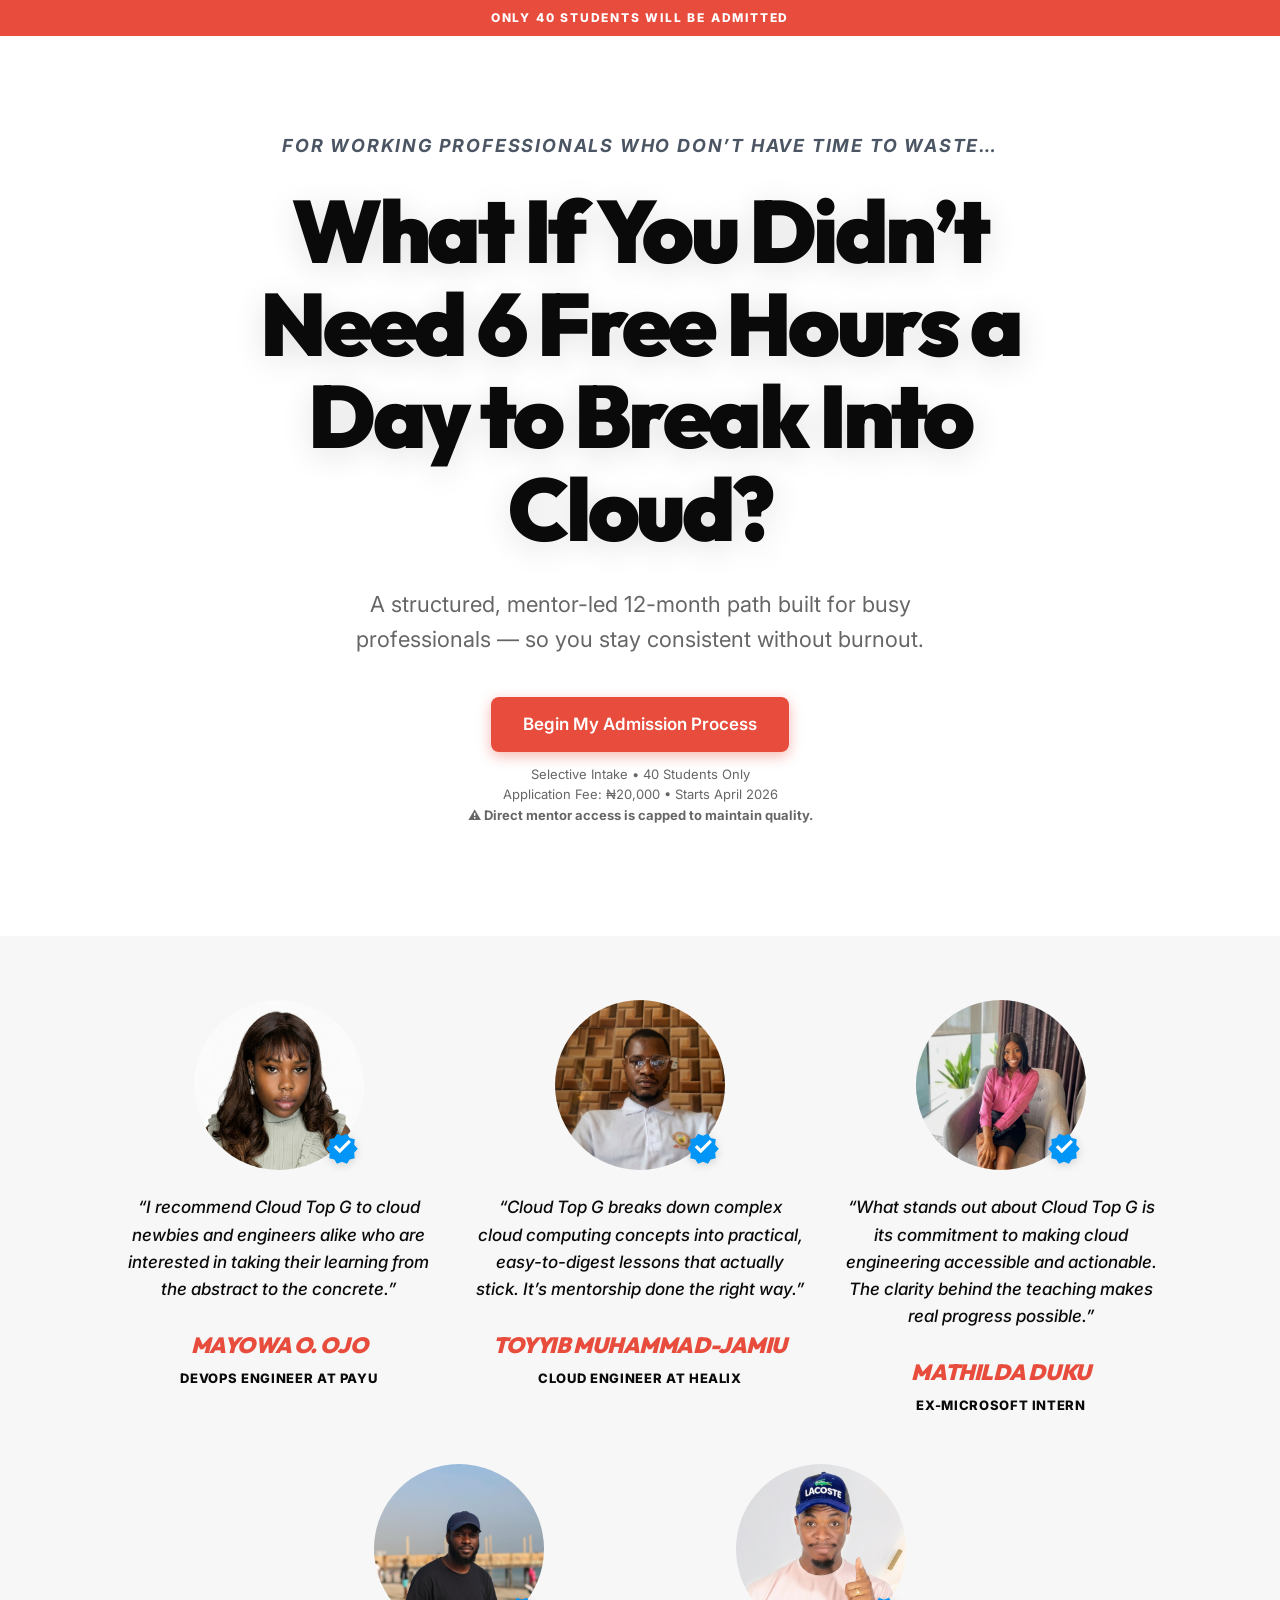
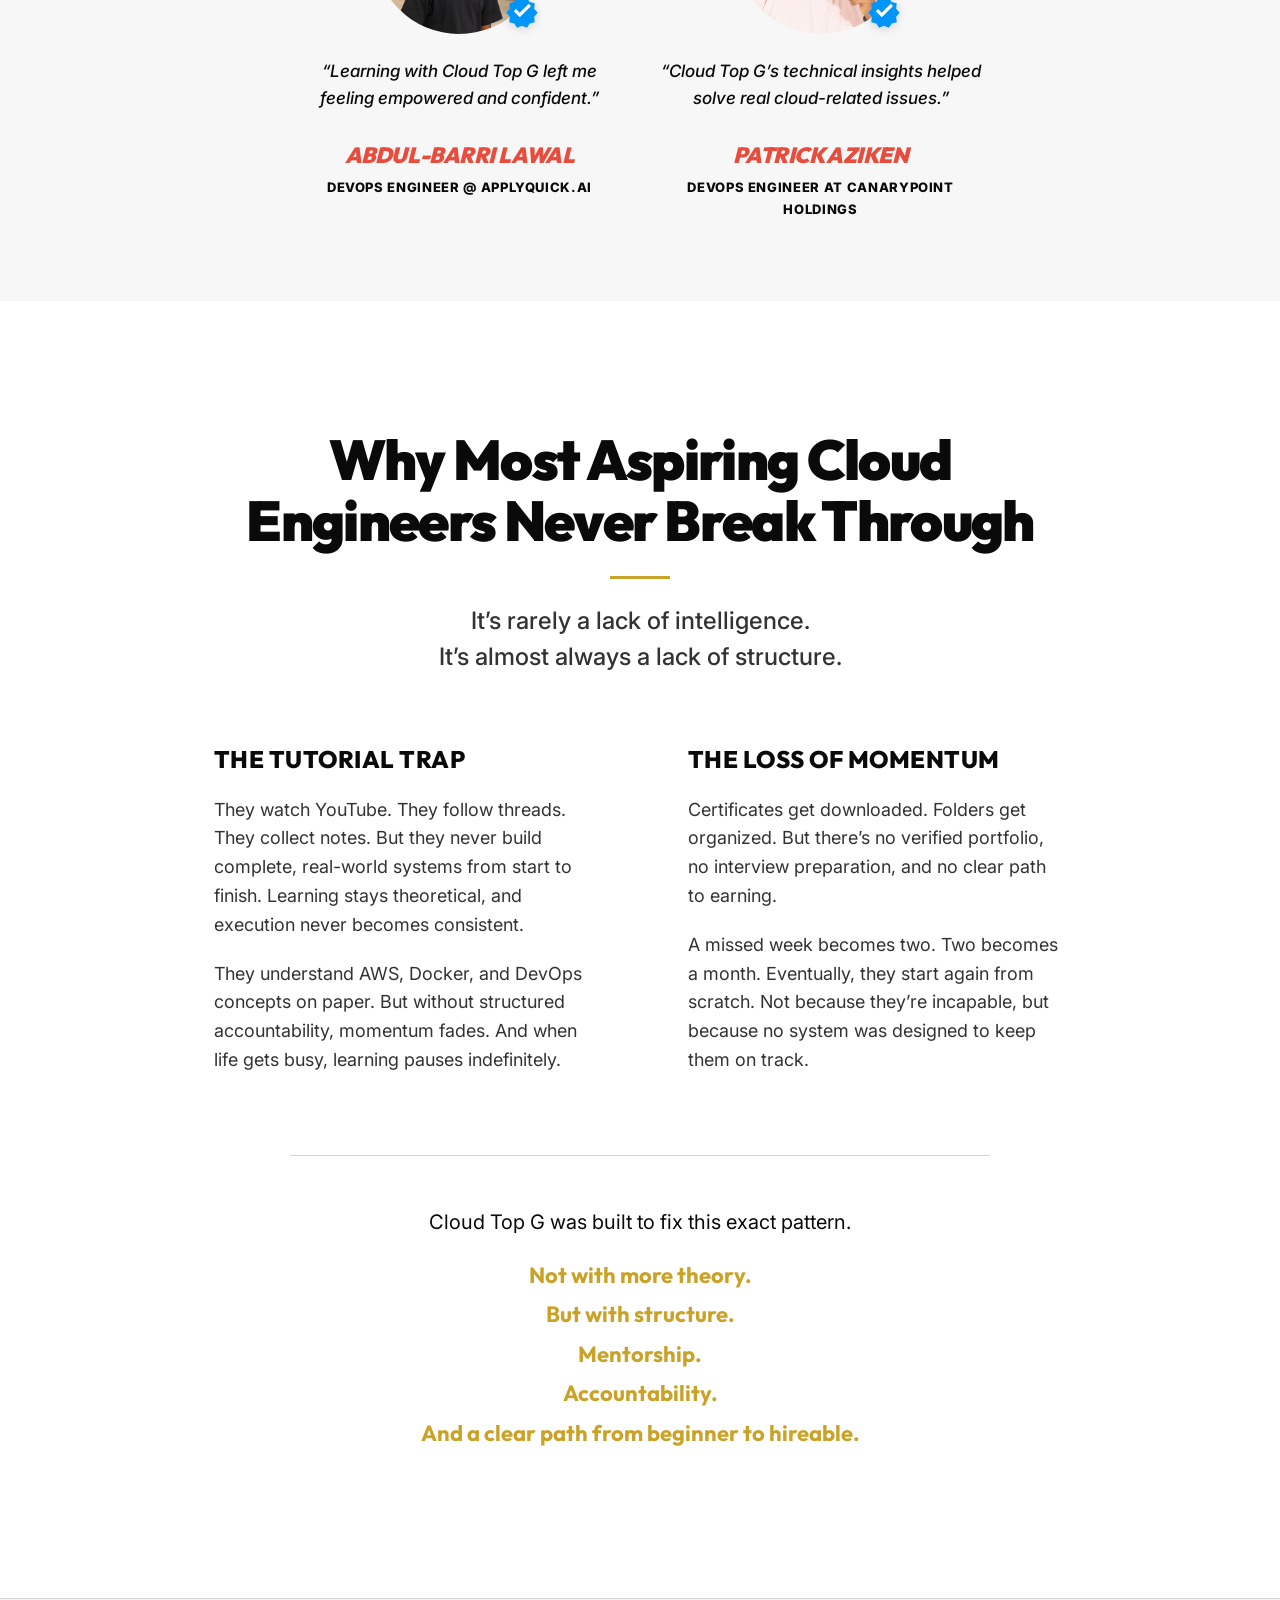
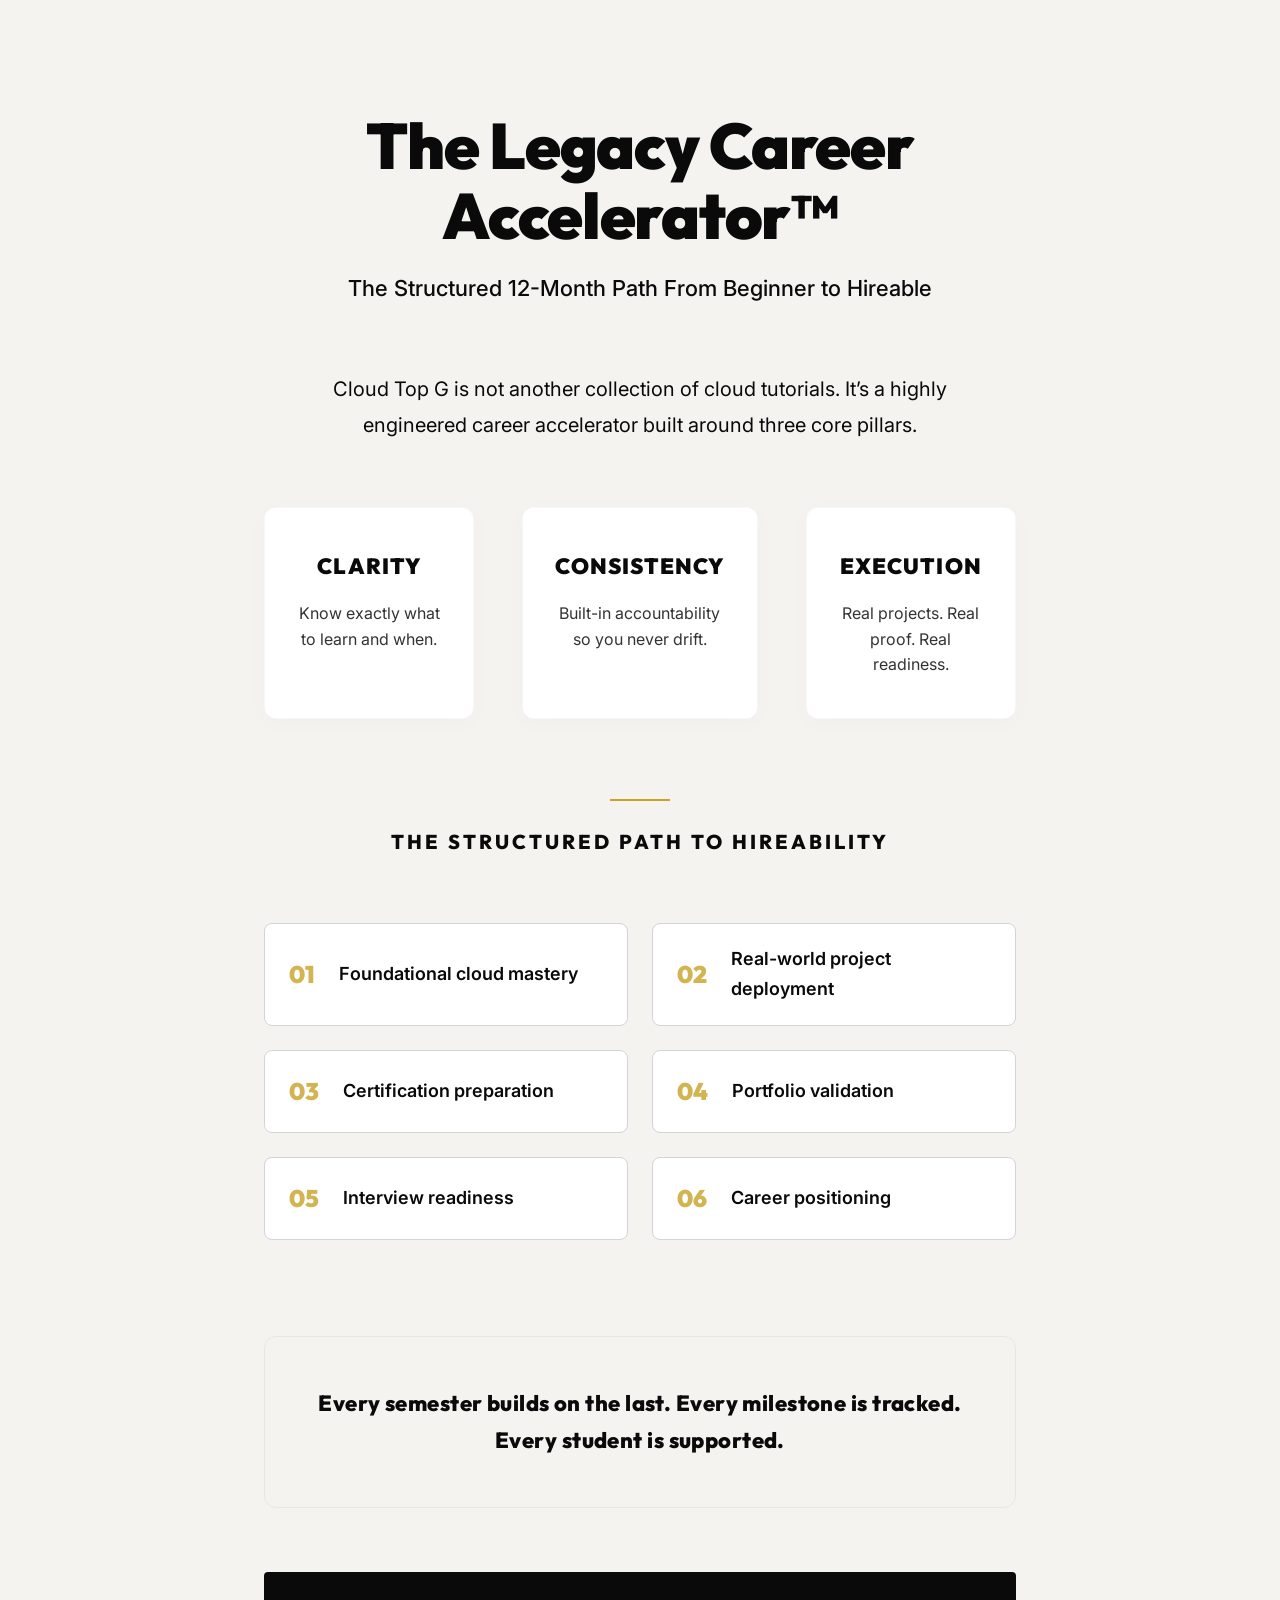
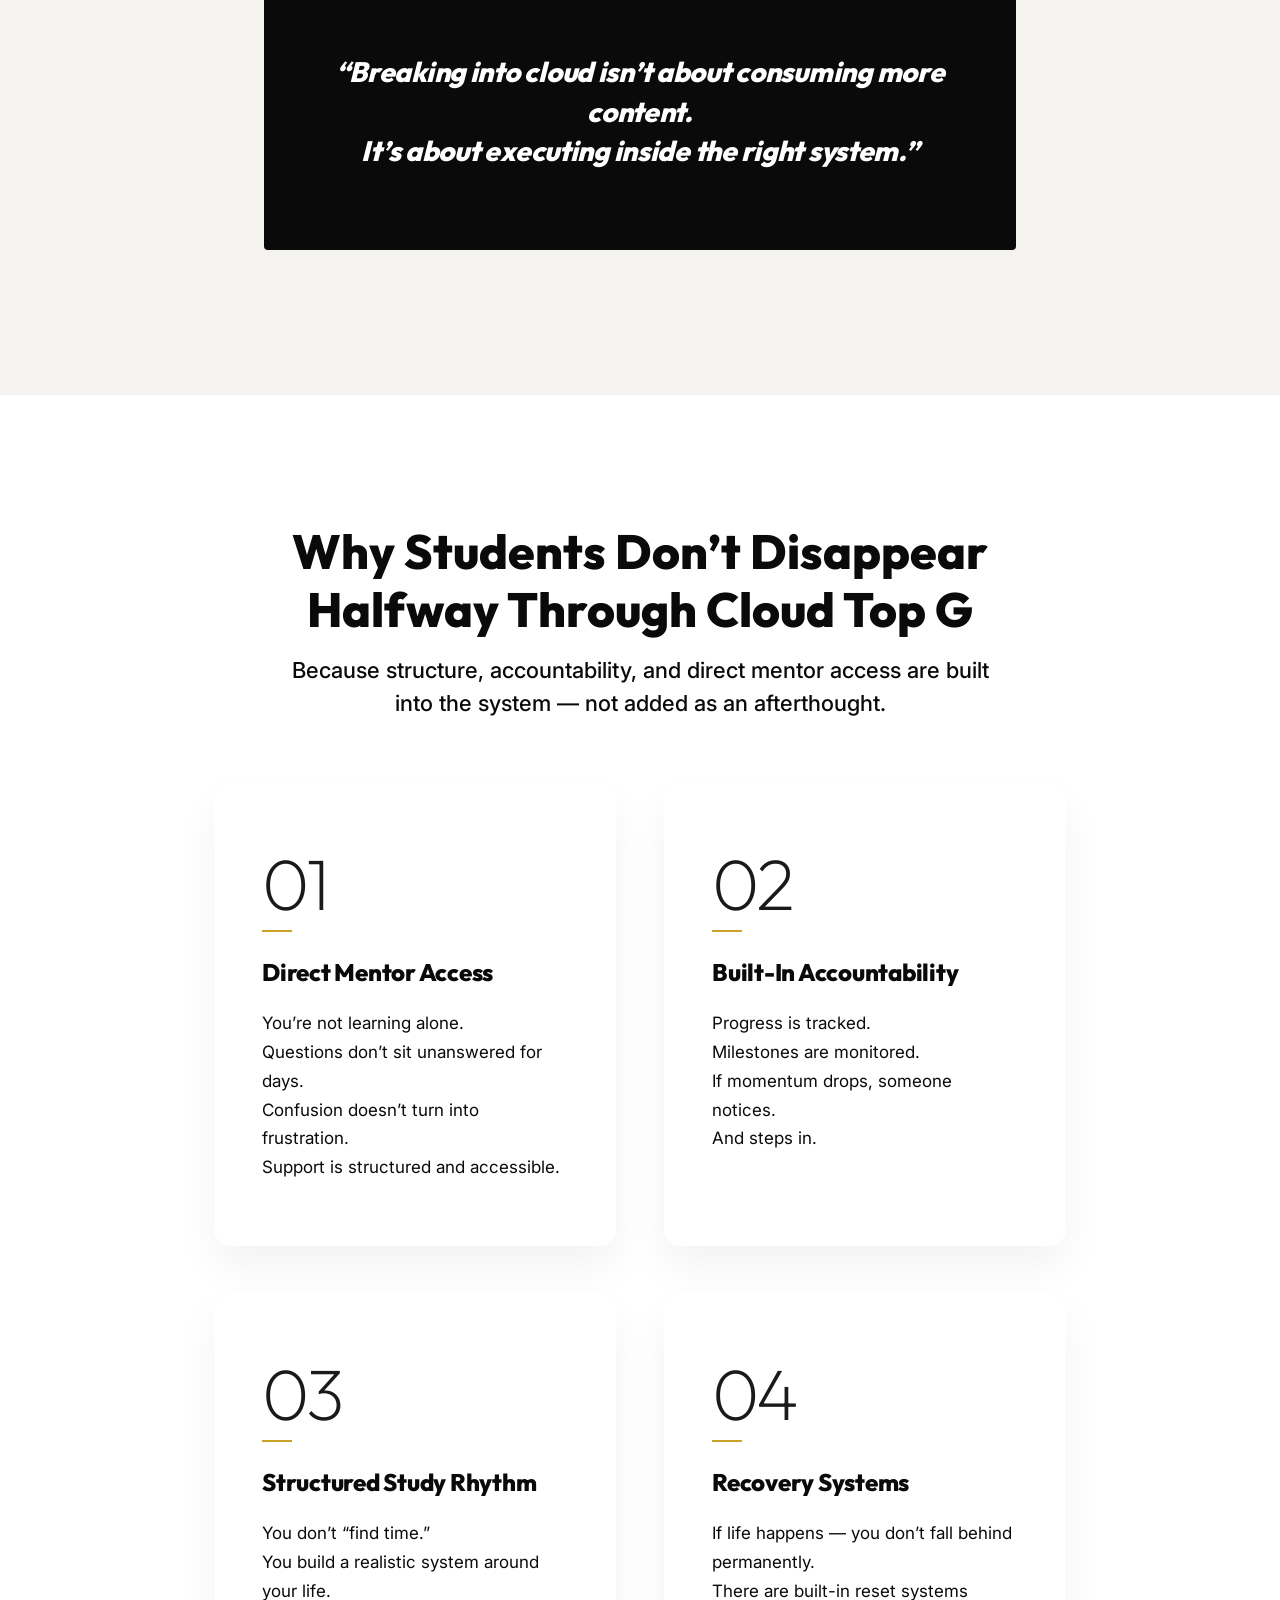
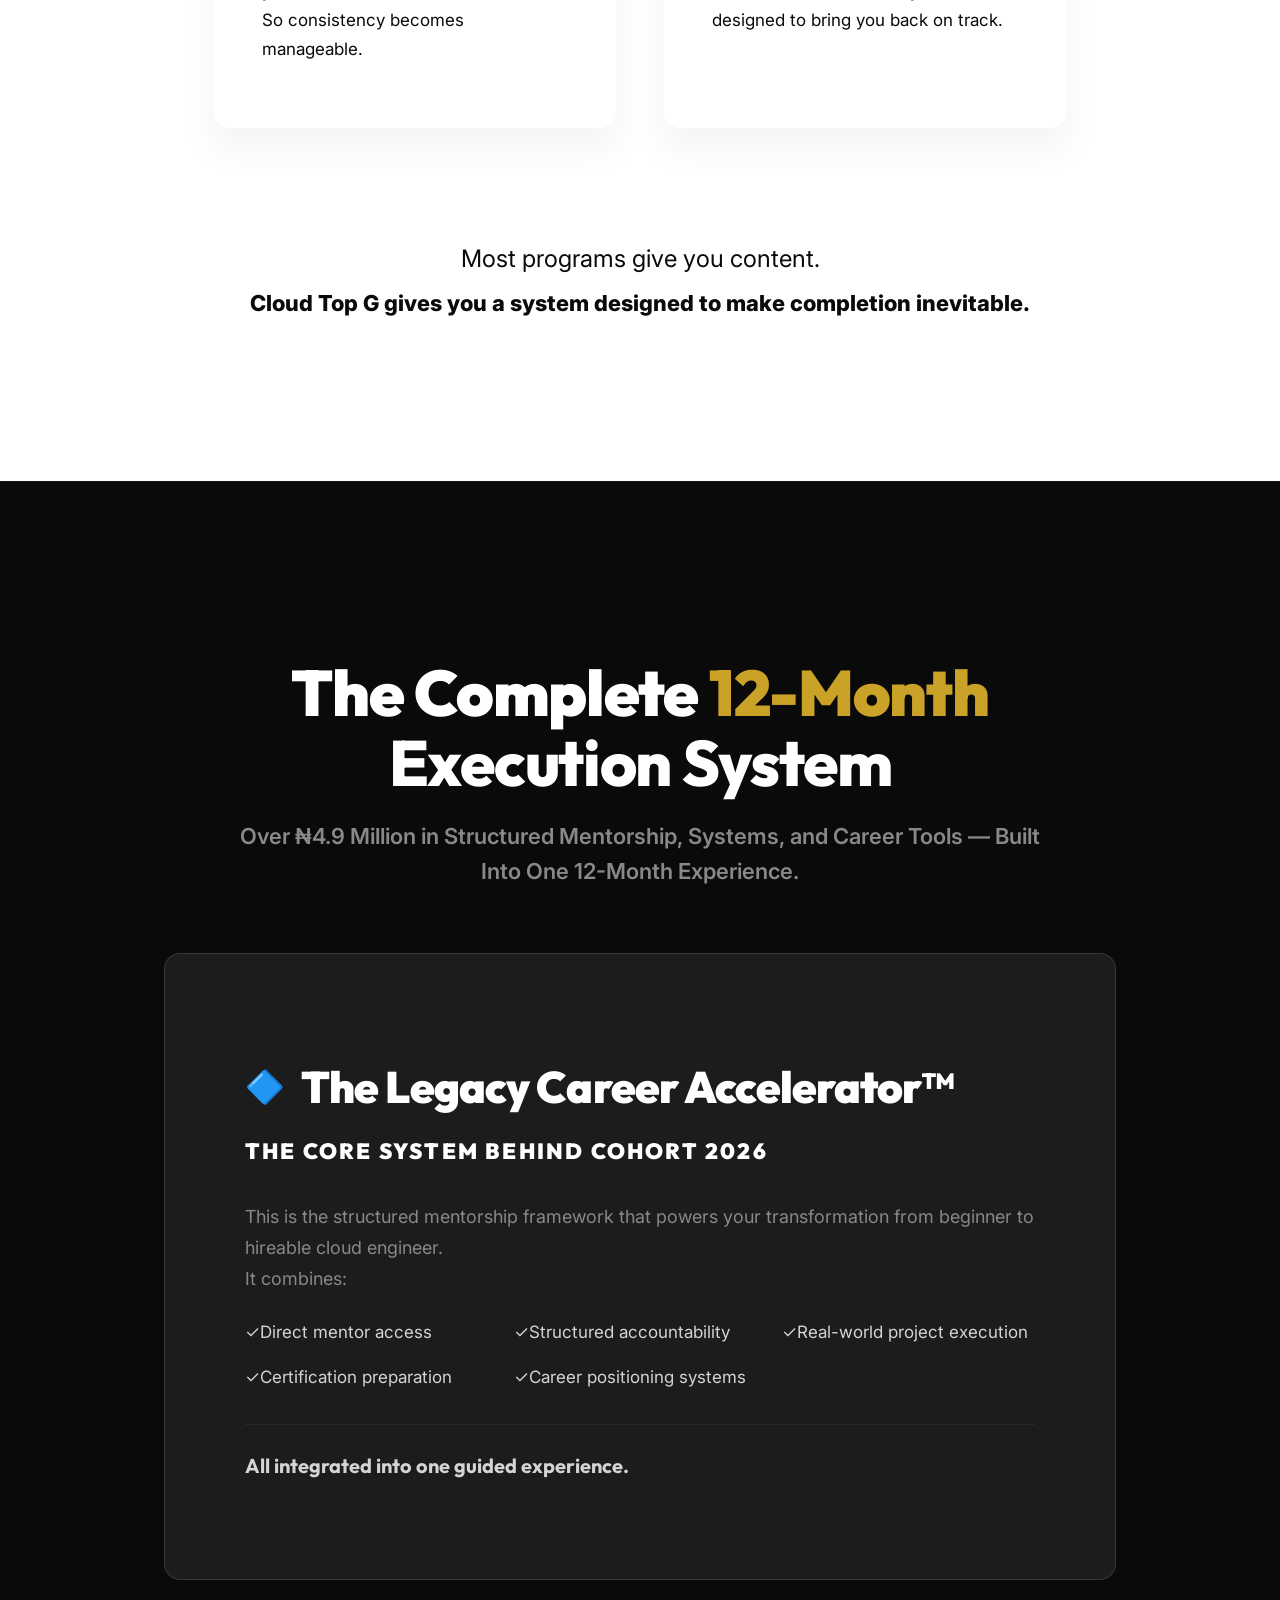
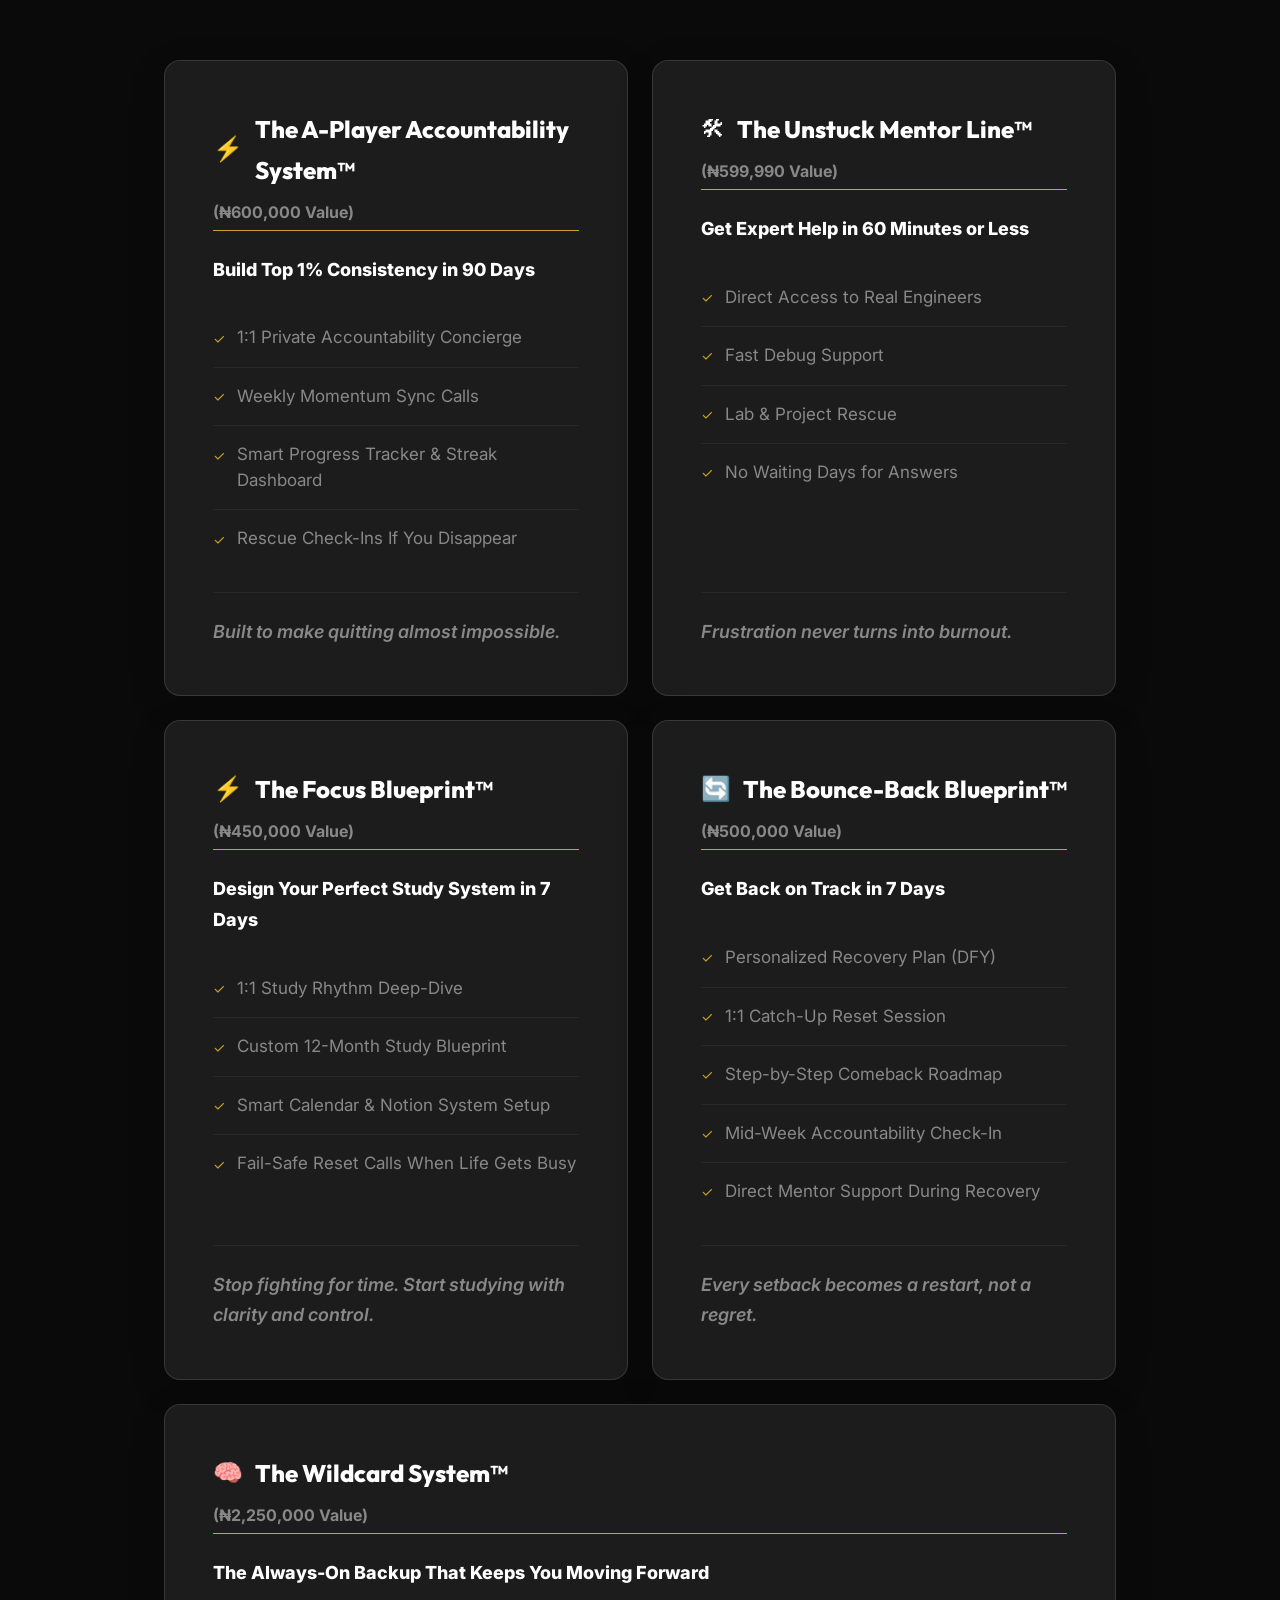
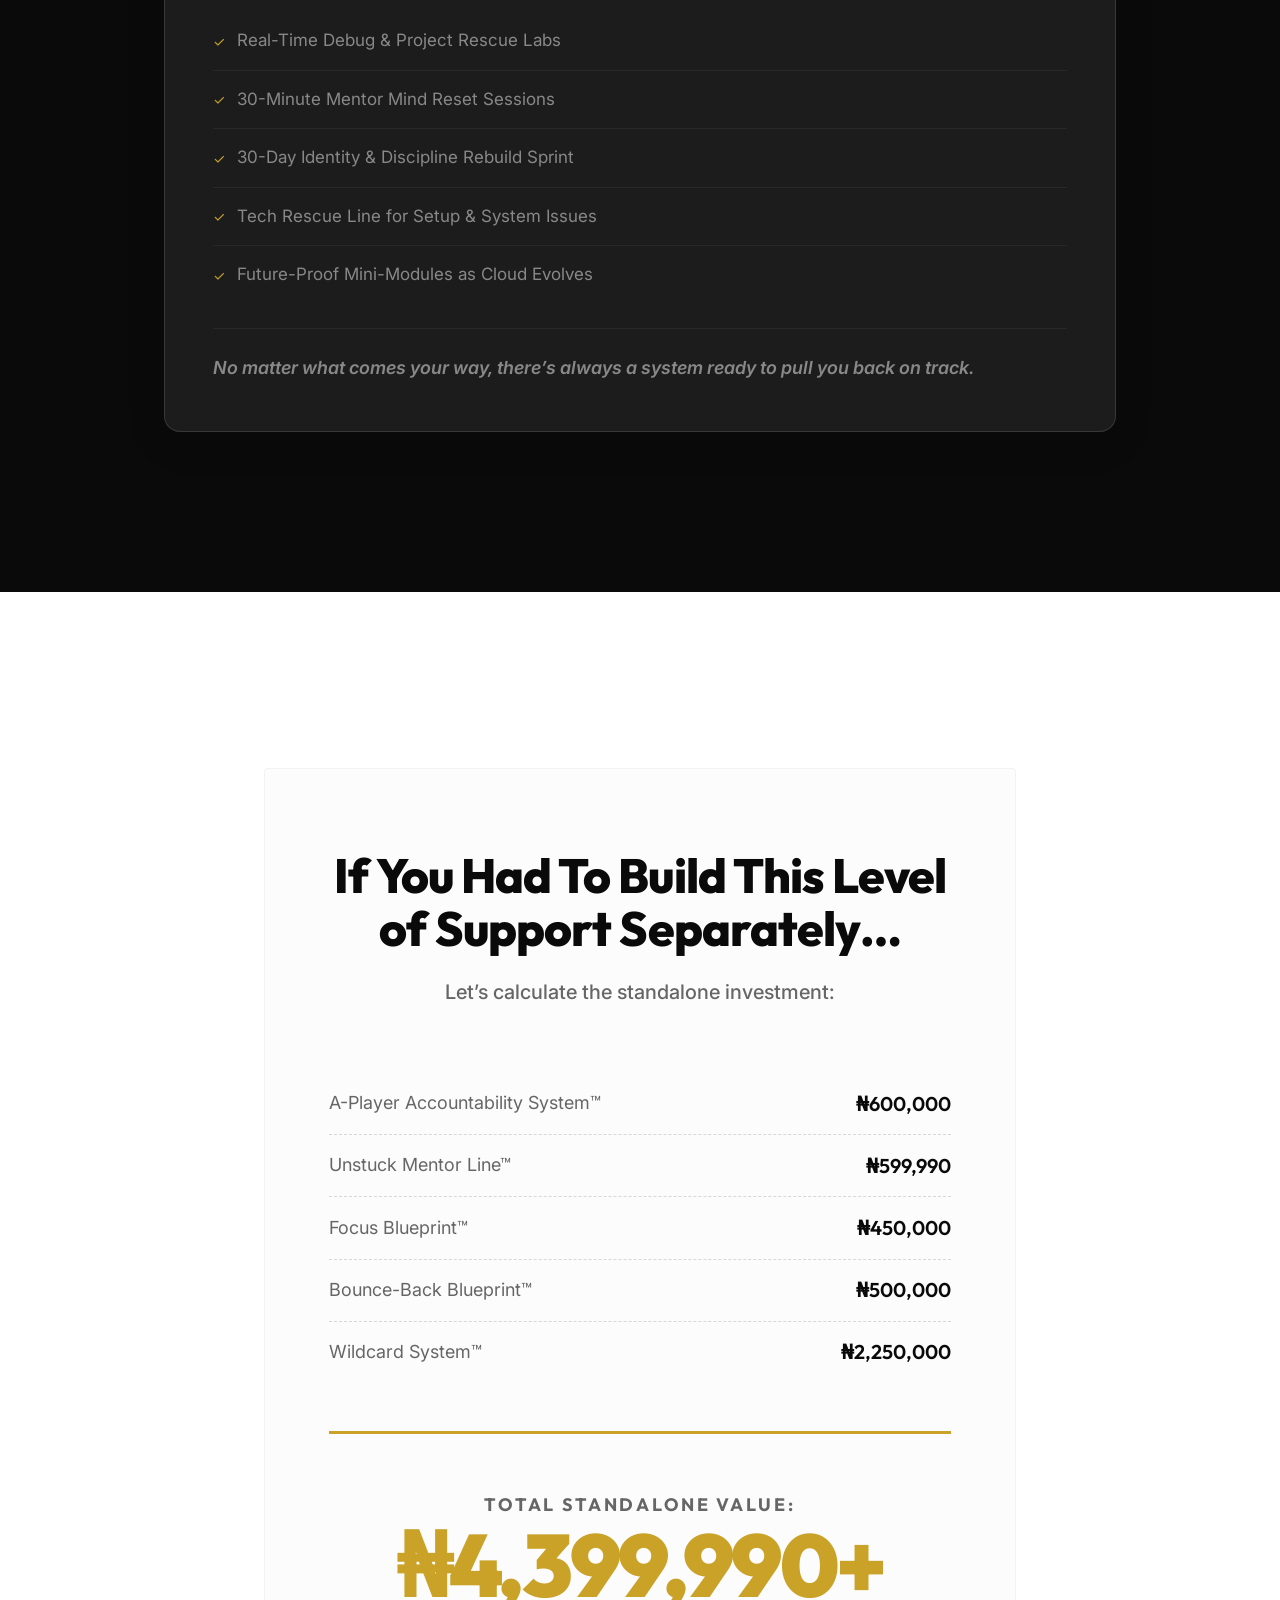
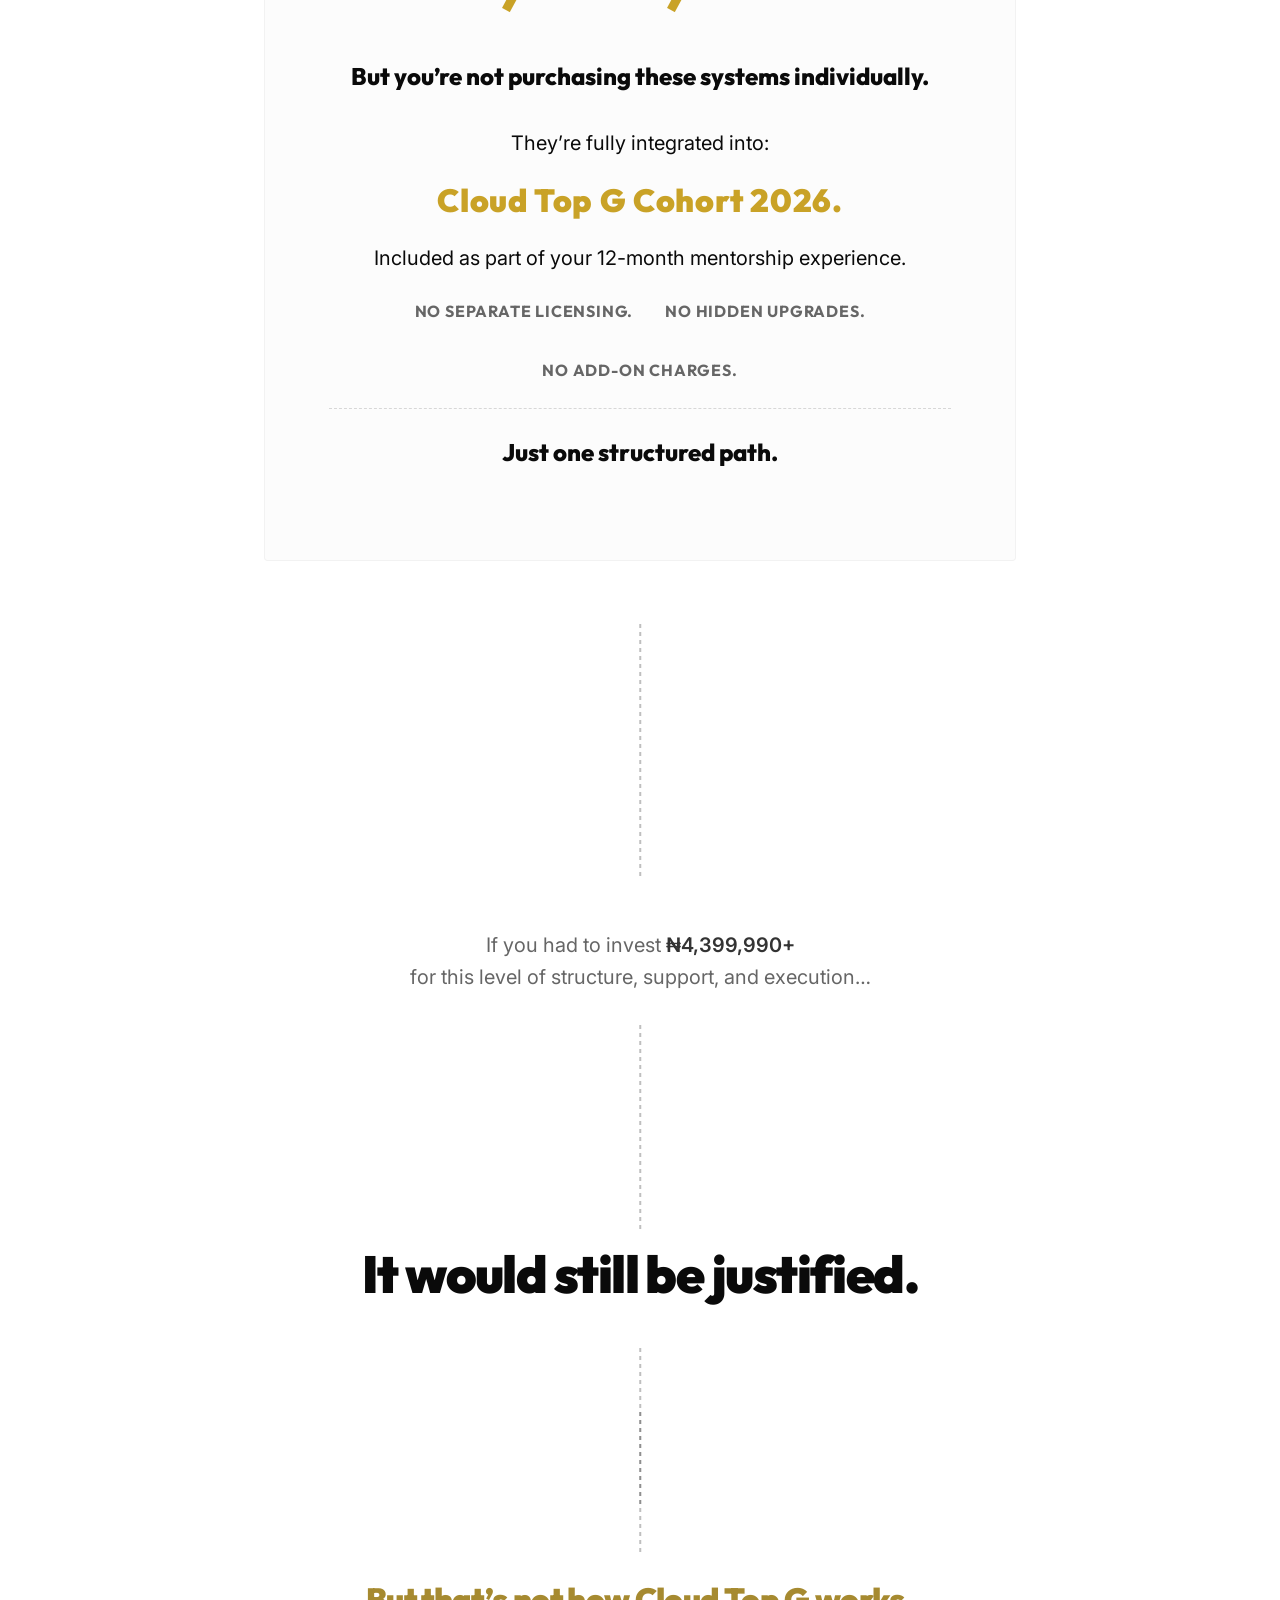
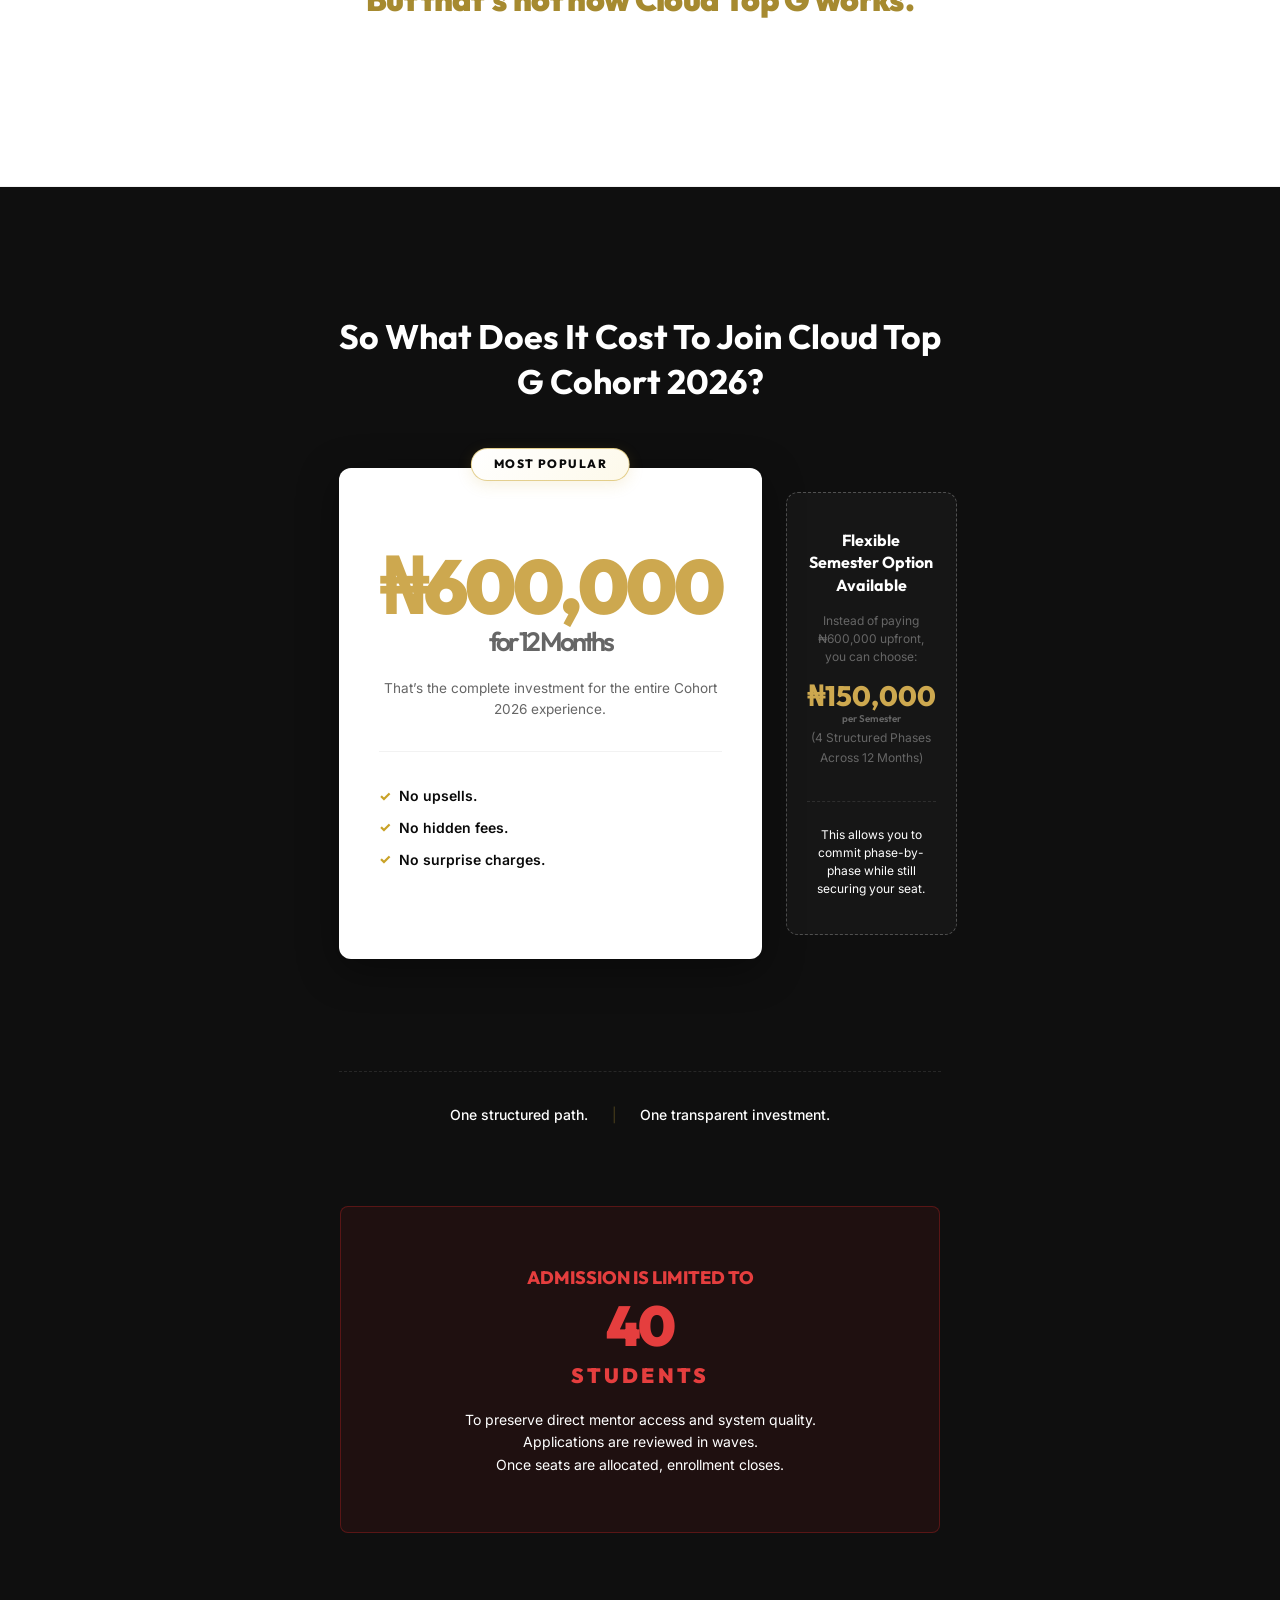
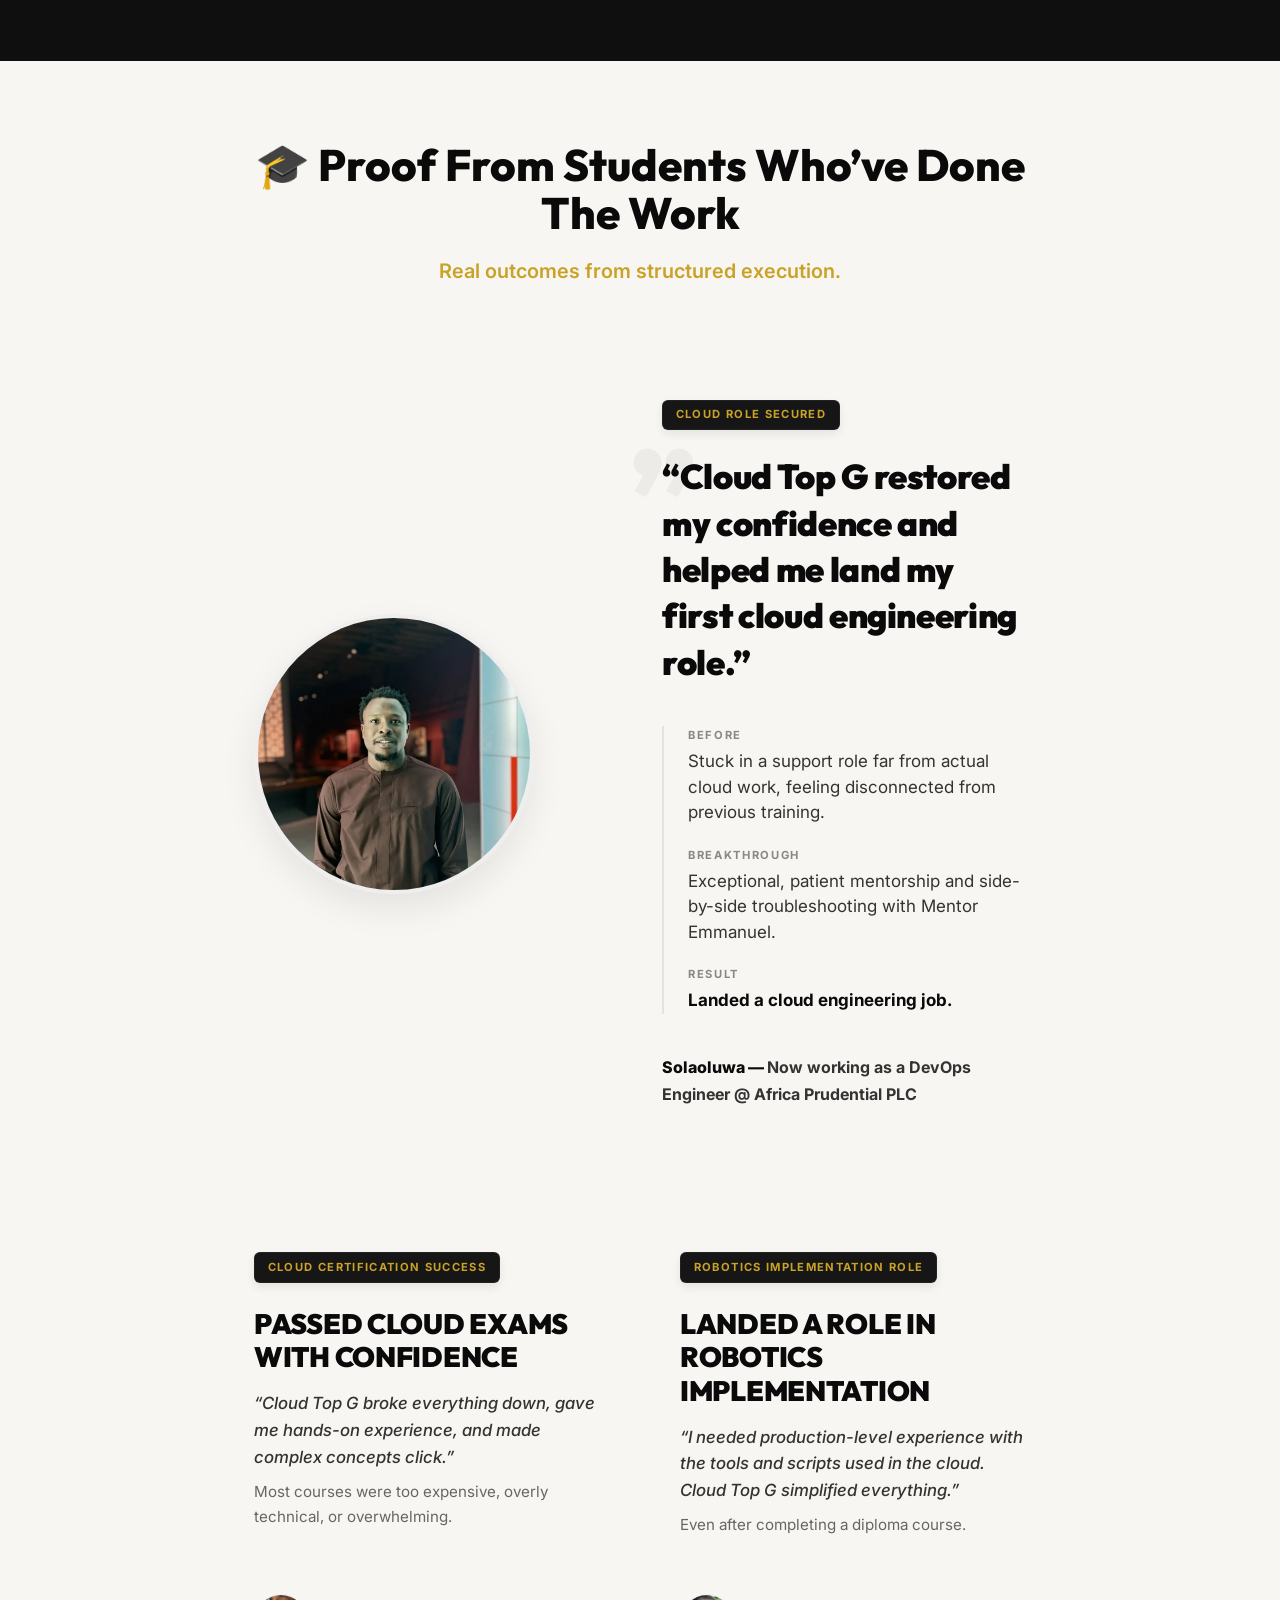
==== commit f5e58686: "content: Updated cohort start date to April 2026" ====
--- a/cohort-2026.html
+++ b/cohort-2026.html
@@ -58,7 +58,7 @@
       </a>
       <p class="hero__microcopy" style="margin-top: 0.75rem; margin-bottom: 2rem; line-height: 1.6;">
         Selective Intake • 40 Students Only<br />
-        Application Fee: ₦20,000 • Starts February 2026<br />
+        Application Fee: ₦20,000 • Starts April 2026<br />
         <span style="font-weight: 700;">⚠️ Direct mentor access is capped to maintain quality.</span>
       </p>
     </div>
@@ -1286,6 +1286,16 @@
     </div>
   </footer>
 
+  <!-- ═══════════════════════════════════════════════════════════ -->
+  <!-- WHATSAPP REDIRECT OVERLAY                                  -->
+  <!-- ═══════════════════════════════════════════════════════════ -->
+  <div id="whatsapp-redirect-overlay" class="whatsapp-overlay">
+    <div class="whatsapp-overlay__content">
+      <div class="whatsapp-overlay__spinner"></div>
+      <p class="whatsapp-overlay__text">Redirecting to Admission Team...</p>
+    </div>
+  </div>
+
   <script src="script.js"></script>
 </body>
 
--- a/style.css
+++ b/style.css
@@ -2207,7 +2207,7 @@
 @media (max-width: 768px) {
   .total-value__box::after {
     height: 16rem;
-    top: calc(100% + 16rem);
+    top: calc(100% + 4rem);
   }
 }
 
@@ -5061,4 +5061,74 @@
     font-size: 1.15rem;
     margin-bottom: 0.5rem;
   }
+}
+
+/* ═══════════════════════════════════════════════════════════
+   WHATSAPP REDIRECT OVERLAY
+   ═══════════════════════════════════════════════════════════ */
+.whatsapp-overlay {
+  position: fixed;
+  top: 0;
+  left: 0;
+  width: 100%;
+  height: 100%;
+  background: rgba(15, 15, 15, 0.95);
+  backdrop-filter: blur(8px);
+  -webkit-backdrop-filter: blur(8px);
+  z-index: 10000;
+  display: flex;
+  align-items: center;
+  justify-content: center;
+  opacity: 0;
+  pointer-events: none;
+  transition: opacity 0.4s ease;
+}
+
+.whatsapp-overlay.active {
+  opacity: 1;
+  pointer-events: auto;
+}
+
+.whatsapp-overlay__content {
+  text-align: center;
+  display: flex;
+  flex-direction: column;
+  align-items: center;
+  gap: 1.5rem;
+}
+
+.whatsapp-overlay__spinner {
+  width: 50px;
+  height: 50px;
+  border: 3px solid rgba(255, 255, 255, 0.1);
+  border-top-color: var(--gold);
+  border-radius: 50%;
+  animation: spin 1s linear infinite;
+}
+
+.whatsapp-overlay__text {
+  font-family: var(--font-display);
+  font-size: 1.25rem;
+  font-weight: 700;
+  color: var(--white);
+  letter-spacing: 0.05em;
+  animation: pulse-text 1.5s ease-in-out infinite;
+}
+
+@keyframes spin {
+  to {
+    transform: rotate(360deg);
+  }
+}
+
+@keyframes pulse-text {
+
+  0%,
+  100% {
+    opacity: 1;
+  }
+
+  50% {
+    opacity: 0.6;
+  }
 }
